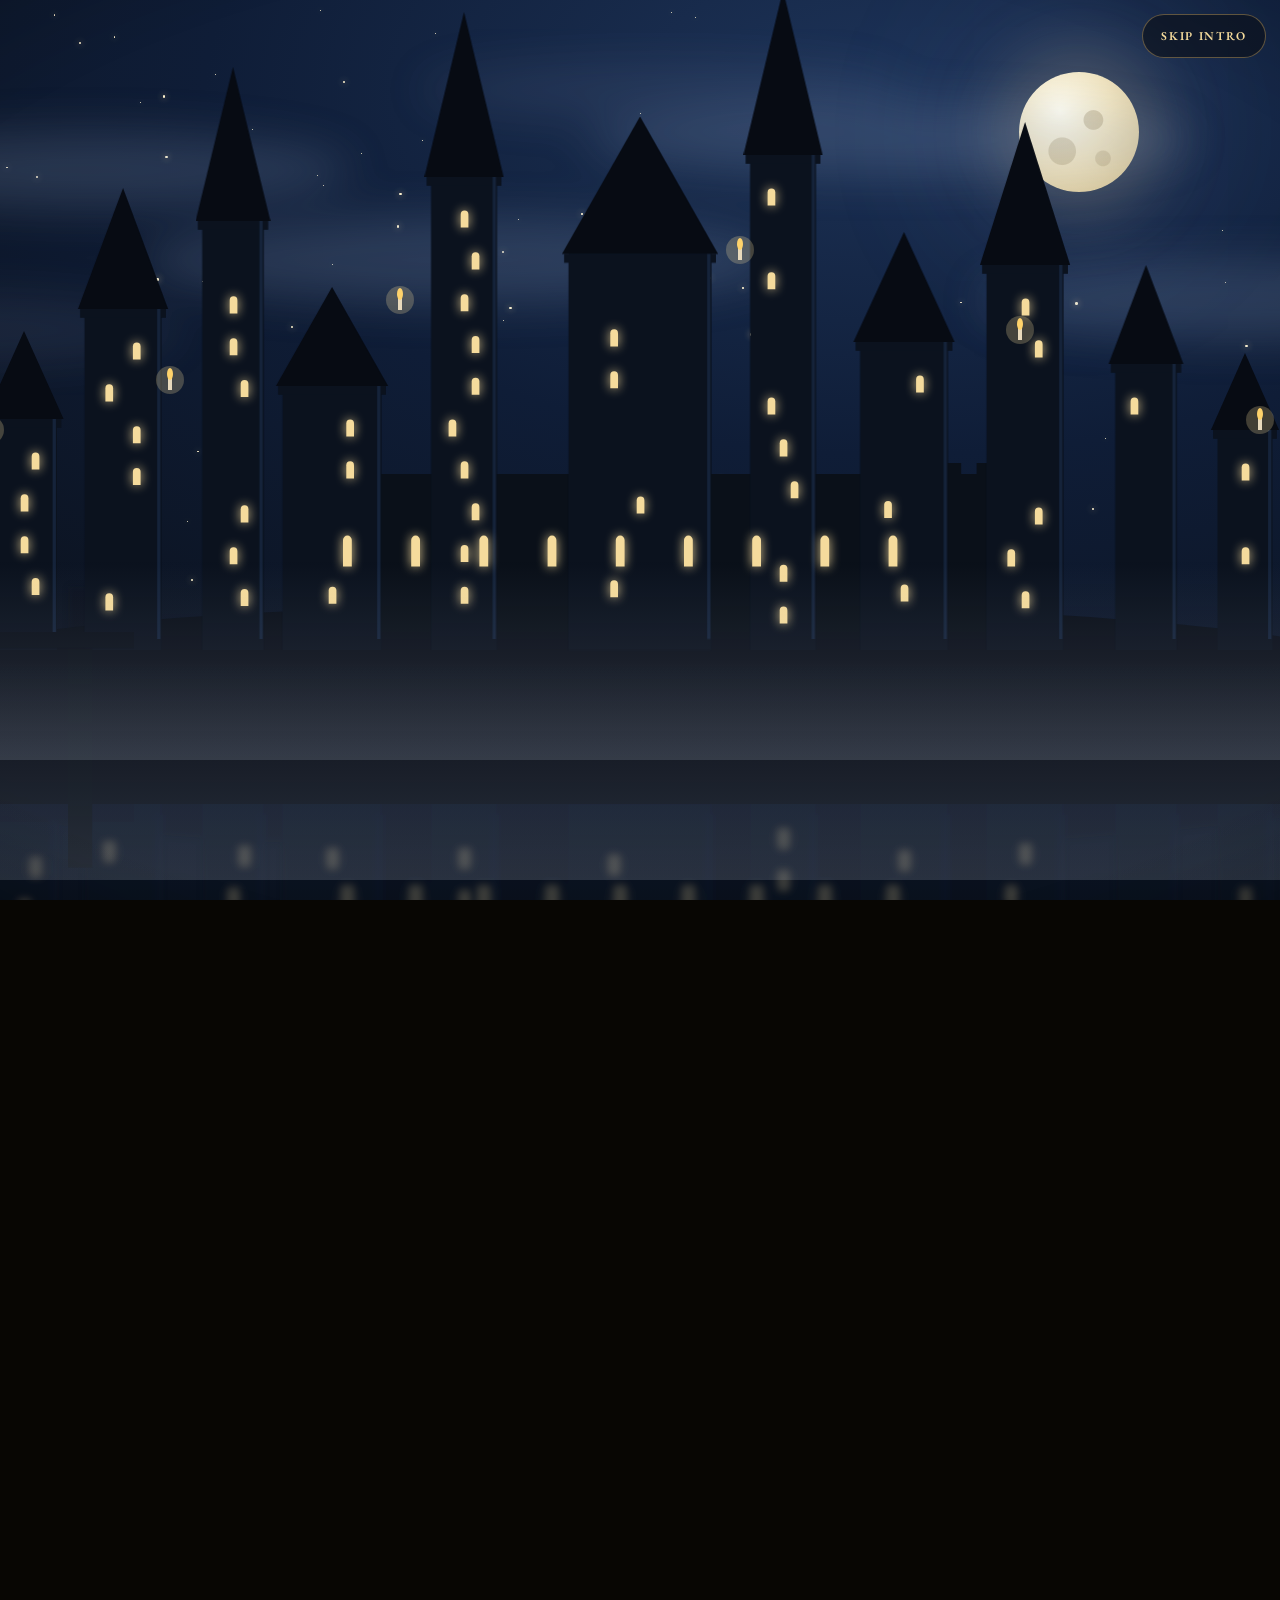
==== index.html @ 66a5715a "first" ====
<!doctype html>
<html lang="bn" data-theme="dark">
<head>
<meta charset="utf-8">
<meta name="viewport" content="width=device-width, initial-scale=1, viewport-fit=cover">
<title>GOLDEN SNITCH | Your journey of discovery begins here</title>
<link rel="icon" type="image/svg+xml" href="assets/images/favicon.svg">
<link rel="preload" as="image" href="assets/images/golden-snitch-emblem.webp" fetchpriority="high">
<meta name="color-scheme" content="dark light">
<meta name="theme-color" content="#0B1019">
<meta name="description" content="Study tools, interactive games, hands-on simulations, smart practice and a separate Graph Lab for HSC Physics, Chemistry and Higher Mathematics.">
<script>(function(){var d=document.documentElement;d.classList.add('js');try{if(/[?&]intro=1/.test(location.search))localStorage.removeItem('gs-intro-seen');if(localStorage.getItem('gs-intro-seen')==='1')d.classList.add('intro-seen');else d.classList.add('intro-on')}catch(e){d.classList.add('intro-on')}if('scrollRestoration' in history)history.scrollRestoration='manual';try{window.scrollTo(0,0)}catch(e){}window.addEventListener('pageshow',function(){if(!location.hash||location.hash==='#/'||location.hash==='#'){try{window.scrollTo(0,0)}catch(e){}}});})();</script>
<link rel="preconnect" href="https://fonts.googleapis.com"><link rel="preconnect" href="https://fonts.gstatic.com" crossorigin>
<link rel="stylesheet" media="print" onload="this.media='all'" href="https://fonts.googleapis.com/css2?family=Cormorant+Garamond:ital,wght@0,500;0,600;1,500;1,600&family=Inter:wght@400;500;600;700;800&family=Manrope:wght@400;500;600;700;800&family=Hind+Siliguri:wght@400;500;600;700&family=Noto+Sans+Bengali:wght@400;500;600;700&family=Lora:wght@400;500;600&family=Amiri:wght@400;700&family=Noto+Naskh+Arabic:wght@400;700&family=STIX+Two+Text:ital,wght@0,400;0,600;1,400;1,600&display=swap"><noscript><link rel="stylesheet" href="https://fonts.googleapis.com/css2?family=Cormorant+Garamond:ital,wght@0,500;0,600;1,500;1,600&family=Inter:wght@400;500;600;700;800&family=Manrope:wght@400;500;600;700;800&family=Hind+Siliguri:wght@400;500;600;700&family=Noto+Sans+Bengali:wght@400;500;600;700&family=Lora:wght@400;500;600&family=Amiri:wght@400;700&family=Noto+Naskh+Arabic:wght@400;700&family=STIX+Two+Text:ital,wght@0,400;0,600;1,400;1,600&display=swap"></noscript>
<link rel="stylesheet" href="assets/css/bundle-1.css?v=20261114-v63-bundle-gs9">
<link rel="stylesheet" href="assets/css/bundle-2.css?v=20261114-v63-bundle-gs9">
<link rel="stylesheet" href="assets/css/speed-v64.css?v=20261114-v65-inplace-gs9">
<link rel="stylesheet" href="assets/css/arcade-premium-v66.css?v=20261114-v66-gs9">
<link rel="stylesheet" href="assets/css/premium-site-v67.css?v=20261114-v67-gs9">
<link rel="stylesheet" href="assets/css/hub-pro-v68.css?v=20261115-v68-gs9">
<link rel="stylesheet" href="assets/css/premium-polish-v70.css?v=20261116-v71-mobile-lab-search-cleanup-gs9">
<link rel="stylesheet" href="assets/css/simulation-catalog-v73.css?v=20261118-v76-compact-premium-home-sims-gs9">
<link rel="stylesheet" href="assets/css/simulation-copywriting-v102.css?v=20261121-v102-individual-simulation-copy-gs9">
<link rel="stylesheet" href="assets/css/simulation-card-copy-v105.css?v=20261121-v105-compact-sim-copy-gs9">
<link rel="stylesheet" href="assets/css/arcade-refinement-v77.css?v=20261119-v84-full-width-explanations-gs9">
<link rel="stylesheet" href="assets/css/chapter-quiz-polish-v89.css?v=20261120-v89-theme-stability-gs9">
<link rel="stylesheet" href="assets/css/chapter-quiz-premium-v86.css?v=20261121-v101-review-polish-gs9">
<link rel="stylesheet" href="assets/css/chapter-quiz-media-diversity-v88.css?v=20261120-v89-authored-resources-gs9">
<link rel="stylesheet" href="assets/css/chapter-quiz-targets-v94.css?v=20261121-v94-chapter-target-progress-gs9">
<link rel="stylesheet" href="assets/css/simulation-premium-v103.css?v=20261121-v103-premium-simulation-catalog-gs9">
<link rel="stylesheet" href="assets/css/learner-ui-v104.css?v=20261121-v104-mobile-quiz-layout-gs9">
<link rel="stylesheet" href="assets/css/chapter-quiz-refine-v106.css?v=20261121-v106-learner-quiz-refinement-gs9">
<script>(function(){try{var p=JSON.parse(localStorage.getItem('clpx_prefs')||'{}')||{};if(p.theme!=='dark'){p.theme='dark';localStorage.setItem('clpx_prefs',JSON.stringify(p))}}catch(e){}var r=document.documentElement;r.setAttribute('data-theme','dark');r.style.colorScheme='dark'})();</script>
<link rel="manifest" href="manifest.webmanifest">
<link rel="apple-touch-icon" href="assets/images/icon-192.png">
<meta name="mobile-web-app-capable" content="yes"><meta name="apple-mobile-web-app-capable" content="yes"><meta name="apple-mobile-web-app-title" content="Golden Snitch"><meta name="apple-mobile-web-app-status-bar-style" content="black-translucent">
  <link rel="stylesheet" href="assets/css/mistake-review-premium-v107.css?v=20261121-v108-full-explanation-fields-gs9">
  <link rel="stylesheet" href="assets/css/arcade-games-v109.css?v=20261124-v113d-no-scroll-restyle-gs9">
  <link rel="stylesheet" href="assets/css/quiz-cards-v112.css?v=20261124-v113c-near-play-gs9">
  <link rel="stylesheet" href="assets/css/simulation-cards-v113.css?v=20261124-v113c-near-play-gs9">
  <link rel="stylesheet" href="assets/css/hub114.css?v=20261125-v115i-gs9">
  <link rel="stylesheet" media="print" onload="this.media='all'" href="https://fonts.googleapis.com/css2?family=Noto+Serif+Bengali:wght@500;600;700&display=swap">
  <link rel="stylesheet" href="assets/css/arcade-premium-v115.css?v=20261125-v115i-gs9">
  <link rel="stylesheet" href="assets/css/graph-premium-v115.css?v=20261125-v115d">
  <link rel="stylesheet" href="assets/css/desktop-wide-v116.css?v=20261125-v116c">
  <link rel="stylesheet" href="assets/css/hero-science-v117.css?v=20261126-v122-gs9">
  <link rel="stylesheet" href="assets/css/hero-v123.css?v=20261126-v123">
  <link rel="stylesheet" href="assets/css/golden-snitch.css?v=gs1"><link rel="stylesheet" href="https://fonts.googleapis.com/css2?family=EB+Garamond:ital,wght@0,400;0,500;0,600;1,400&display=swap">
<link rel="stylesheet" href="assets/css/intro-gs.css?v=gs2">
<link rel="stylesheet" href="assets/css/gs-theme.css?v=gs20">
<link rel="preload" as="image" href="assets/images/castle-night.svg">
<link rel="stylesheet" href="assets/css/gs-magic.css?v=m9">
<link rel="stylesheet" href="assets/css/gs-final.css?v=gs9-1">

<meta property="og:title" content="GOLDEN SNITCH"><meta property="og:description" content="Your journey of discovery begins here. Explore • Experiment • Understand."><meta property="og:image" content="assets/images/icon-512.png"></head>
<body>
<div id="clIntro" data-st="0" role="dialog" aria-label="Golden Snitch welcome"><div class="stars" aria-hidden="true"><i style="left:58.0%;top:31.9%;width:1.5px;height:1.5px;animation-delay:3.4s;animation-duration:4.8s"></i><i style="left:47.4%;top:46.5%;width:1.0px;height:1.0px;animation-delay:0.2s;animation-duration:4.1s"></i><i style="left:64.7%;top:69.5%;width:2.0px;height:2.0px;animation-delay:3.3s;animation-duration:2.9s"></i><i style="left:38.6%;top:46.8%;width:1.0px;height:1.0px;animation-delay:0.1s;animation-duration:3.4s"></i><i style="left:16.8%;top:8.2%;width:1.0px;height:1.0px;animation-delay:0.2s;animation-duration:4.3s"></i><i style="left:12.9%;top:17.3%;width:2.5px;height:2.5px;animation-delay:1.6s;animation-duration:4.6s"></i><i style="left:8.1%;top:31.4%;width:1.0px;height:1.0px;animation-delay:2.2s;animation-duration:4.7s"></i><i style="left:81.9%;top:60.5%;width:1.5px;height:1.5px;animation-delay:1.1s;animation-duration:3.2s"></i><i style="left:35.9%;top:61.9%;width:2.5px;height:2.5px;animation-delay:3.8s;animation-duration:2.5s"></i><i style="left:17.6%;top:16.2%;width:1.0px;height:1.0px;animation-delay:0.9s;animation-duration:3.5s"></i><i style="left:58.9%;top:18.4%;width:2.5px;height:2.5px;animation-delay:0.0s;animation-duration:3.3s"></i><i style="left:36.9%;top:39.6%;width:1.0px;height:1.0px;animation-delay:3.8s;animation-duration:4.1s"></i><i style="left:51.5%;top:43.2%;width:1.0px;height:1.0px;animation-delay:2.7s;animation-duration:2.2s"></i><i style="left:90.0%;top:54.6%;width:1.0px;height:1.0px;animation-delay:3.5s;animation-duration:4.4s"></i><i style="left:39.2%;top:27.9%;width:2.0px;height:2.0px;animation-delay:0.4s;animation-duration:3.9s"></i><i style="left:6.2%;top:4.7%;width:2.0px;height:2.0px;animation-delay:0.8s;animation-duration:2.5s"></i><i style="left:34.0%;top:3.7%;width:1.0px;height:1.0px;animation-delay:0.0s;animation-duration:2.5s"></i><i style="left:10.1%;top:25.5%;width:1.0px;height:1.0px;animation-delay:0.1s;animation-duration:4.6s"></i><i style="left:61.4%;top:10.4%;width:1.0px;height:1.0px;animation-delay:1.0s;animation-duration:3.0s"></i><i style="left:36.4%;top:8.6%;width:2.5px;height:2.5px;animation-delay:3.4s;animation-duration:5.0s"></i><i style="left:46.6%;top:33.9%;width:2.0px;height:2.0px;animation-delay:0.3s;animation-duration:2.3s"></i><i style="left:34.3%;top:18.5%;width:1.0px;height:1.0px;animation-delay:3.3s;animation-duration:2.5s"></i><i style="left:2.3%;top:66.6%;width:2.5px;height:2.5px;animation-delay:2.1s;animation-duration:2.4s"></i><i style="left:54.3%;top:1.9%;width:1.0px;height:1.0px;animation-delay:2.1s;animation-duration:4.9s"></i><i style="left:86.3%;top:48.7%;width:1.0px;height:1.0px;animation-delay:1.0s;animation-duration:3.1s"></i><i style="left:16.7%;top:54.0%;width:2.5px;height:2.5px;animation-delay:2.1s;animation-duration:4.3s"></i><i style="left:33.0%;top:15.6%;width:1.0px;height:1.0px;animation-delay:3.2s;animation-duration:5.0s"></i><i style="left:85.3%;top:56.4%;width:2.5px;height:2.5px;animation-delay:3.3s;animation-duration:4.2s"></i><i style="left:22.7%;top:36.2%;width:2.5px;height:2.5px;animation-delay:1.4s;animation-duration:2.1s"></i><i style="left:2.8%;top:19.6%;width:2.0px;height:2.0px;animation-delay:1.0s;animation-duration:4.1s"></i><i style="left:95.7%;top:31.3%;width:1.0px;height:1.0px;animation-delay:3.7s;animation-duration:5.0s"></i><i style="left:95.5%;top:25.5%;width:1.0px;height:1.0px;animation-delay:0.9s;animation-duration:2.7s"></i><i style="left:19.7%;top:14.3%;width:1.0px;height:1.0px;animation-delay:2.5s;animation-duration:4.7s"></i><i style="left:84.0%;top:33.6%;width:2.5px;height:2.5px;animation-delay:2.6s;animation-duration:4.4s"></i><i style="left:8.5%;top:46.2%;width:1.0px;height:1.0px;animation-delay:3.6s;animation-duration:4.3s"></i><i style="left:75.0%;top:33.5%;width:1.5px;height:1.5px;animation-delay:0.7s;animation-duration:4.4s"></i><i style="left:33.3%;top:56.1%;width:2.0px;height:2.0px;animation-delay:3.9s;animation-duration:3.2s"></i><i style="left:40.1%;top:66.3%;width:1.0px;height:1.0px;animation-delay:2.9s;animation-duration:2.5s"></i><i style="left:12.7%;top:10.6%;width:2.5px;height:2.5px;animation-delay:3.6s;animation-duration:4.4s"></i><i style="left:14.6%;top:57.9%;width:1.0px;height:1.0px;animation-delay:3.9s;animation-duration:4.0s"></i><i style="left:35.0%;top:38.4%;width:2.5px;height:2.5px;animation-delay:0.5s;animation-duration:2.0s"></i><i style="left:97.1%;top:45.5%;width:1.5px;height:1.5px;animation-delay:2.1s;animation-duration:4.8s"></i><i style="left:43.4%;top:61.0%;width:2.5px;height:2.5px;animation-delay:3.3s;animation-duration:2.6s"></i><i style="left:25.2%;top:20.5%;width:1.0px;height:1.0px;animation-delay:1.0s;animation-duration:3.8s"></i><i style="left:25.9%;top:29.3%;width:1.0px;height:1.0px;animation-delay:0.5s;animation-duration:4.7s"></i><i style="left:35.4%;top:32.1%;width:2.5px;height:2.5px;animation-delay:2.3s;animation-duration:4.7s"></i><i style="left:42.1%;top:64.2%;width:2.5px;height:2.5px;animation-delay:2.0s;animation-duration:3.6s"></i><i style="left:52.4%;top:1.3%;width:1.0px;height:1.0px;animation-delay:1.8s;animation-duration:2.5s"></i><i style="left:0.4%;top:55.9%;width:1.5px;height:1.5px;animation-delay:0.7s;animation-duration:3.4s"></i><i style="left:72.5%;top:39.0%;width:1.0px;height:1.0px;animation-delay:1.3s;animation-duration:3.6s"></i><i style="left:55.5%;top:54.9%;width:2.5px;height:2.5px;animation-delay:0.4s;animation-duration:3.7s"></i><i style="left:24.8%;top:19.4%;width:1.0px;height:1.0px;animation-delay:3.1s;animation-duration:3.5s"></i><i style="left:56.2%;top:53.2%;width:2.5px;height:2.5px;animation-delay:3.6s;animation-duration:3.3s"></i><i style="left:61.3%;top:35.4%;width:1.0px;height:1.0px;animation-delay:2.0s;animation-duration:4.1s"></i><i style="left:45.2%;top:37.3%;width:2.5px;height:2.5px;animation-delay:1.9s;animation-duration:4.8s"></i><i style="left:69.9%;top:61.4%;width:1.0px;height:1.0px;animation-delay:3.8s;animation-duration:2.8s"></i><i style="left:56.0%;top:66.0%;width:2.0px;height:2.0px;animation-delay:3.4s;animation-duration:2.4s"></i><i style="left:12.2%;top:30.9%;width:2.5px;height:2.5px;animation-delay:0.3s;animation-duration:2.7s"></i><i style="left:7.3%;top:46.9%;width:2.0px;height:2.0px;animation-delay:3.1s;animation-duration:4.7s"></i><i style="left:15.4%;top:50.1%;width:1.5px;height:1.5px;animation-delay:2.6s;animation-duration:2.4s"></i><i style="left:88.3%;top:67.7%;width:2.0px;height:2.0px;animation-delay:0.9s;animation-duration:4.9s"></i><i style="left:39.8%;top:34.1%;width:2.5px;height:2.5px;animation-delay:4.0s;animation-duration:4.5s"></i><i style="left:16.1%;top:30.2%;width:2.0px;height:2.0px;animation-delay:2.1s;animation-duration:3.0s"></i><i style="left:19.6%;top:22.3%;width:1.5px;height:1.5px;animation-delay:2.9s;animation-duration:2.1s"></i><i style="left:55.4%;top:30.8%;width:1.5px;height:1.5px;animation-delay:0.1s;animation-duration:3.0s"></i><i style="left:62.4%;top:35.9%;width:1.0px;height:1.0px;animation-delay:0.3s;animation-duration:5.0s"></i><i style="left:78.8%;top:68.0%;width:1.0px;height:1.0px;animation-delay:0.4s;animation-duration:2.8s"></i><i style="left:4.0%;top:54.5%;width:1.0px;height:1.0px;animation-delay:1.1s;animation-duration:2.4s"></i><i style="left:42.2%;top:63.8%;width:1.0px;height:1.0px;animation-delay:3.3s;animation-duration:2.8s"></i><i style="left:14.9%;top:64.3%;width:2.5px;height:2.5px;animation-delay:2.3s;animation-duration:4.1s"></i><i style="left:8.9%;top:4.0%;width:1.5px;height:1.5px;animation-delay:2.8s;animation-duration:3.3s"></i><i style="left:7.2%;top:65.7%;width:2.5px;height:2.5px;animation-delay:2.5s;animation-duration:4.4s"></i><i style="left:8.4%;top:59.9%;width:2.0px;height:2.0px;animation-delay:0.3s;animation-duration:4.6s"></i><i style="left:45.4%;top:23.7%;width:1.5px;height:1.5px;animation-delay:2.2s;animation-duration:4.8s"></i><i style="left:26.8%;top:9.0%;width:2.0px;height:2.0px;animation-delay:2.1s;animation-duration:2.7s"></i><i style="left:10.9%;top:11.3%;width:1.5px;height:1.5px;animation-delay:0.2s;animation-duration:2.6s"></i><i style="left:31.2%;top:21.4%;width:2.5px;height:2.5px;animation-delay:3.0s;animation-duration:2.9s"></i><i style="left:50.0%;top:12.5%;width:1.0px;height:1.0px;animation-delay:1.4s;animation-duration:2.1s"></i><i style="left:25.0%;top:1.1%;width:1.0px;height:1.0px;animation-delay:2.9s;animation-duration:3.7s"></i><i style="left:18.9%;top:33.2%;width:2.5px;height:2.5px;animation-delay:3.7s;animation-duration:2.3s"></i><i style="left:81.9%;top:30.3%;width:2.0px;height:2.0px;animation-delay:2.0s;animation-duration:4.5s"></i><i style="left:39.3%;top:35.5%;width:1.0px;height:1.0px;animation-delay:2.8s;animation-duration:4.9s"></i><i style="left:34.3%;top:58.3%;width:1.5px;height:1.5px;animation-delay:2.8s;animation-duration:3.9s"></i><i style="left:40.5%;top:24.3%;width:1.0px;height:1.0px;animation-delay:0.2s;animation-duration:2.4s"></i><i style="left:7.1%;top:51.9%;width:2.0px;height:2.0px;animation-delay:1.0s;animation-duration:2.5s"></i><i style="left:8.4%;top:58.9%;width:2.0px;height:2.0px;animation-delay:3.5s;animation-duration:4.0s"></i><i style="left:28.2%;top:17.0%;width:1.0px;height:1.0px;animation-delay:1.2s;animation-duration:3.4s"></i><i style="left:15.8%;top:31.2%;width:1.0px;height:1.0px;animation-delay:1.1s;animation-duration:4.9s"></i><i style="left:97.3%;top:38.3%;width:2.5px;height:2.5px;animation-delay:1.0s;animation-duration:4.9s"></i><i style="left:31.0%;top:25.0%;width:2.5px;height:2.5px;animation-delay:0.0s;animation-duration:3.1s"></i><i style="left:47.5%;top:35.2%;width:1.5px;height:1.5px;animation-delay:0.8s;animation-duration:3.5s"></i><i style="left:0.5%;top:18.5%;width:1.5px;height:1.5px;animation-delay:0.4s;animation-duration:3.2s"></i><i style="left:4.2%;top:1.6%;width:1.5px;height:1.5px;animation-delay:1.2s;animation-duration:2.7s"></i><i style="left:58.6%;top:37.0%;width:2.5px;height:2.5px;animation-delay:3.0s;animation-duration:4.0s"></i><i style="left:71.6%;top:61.5%;width:2.0px;height:2.0px;animation-delay:1.6s;animation-duration:3.0s"></i></div><div class="moon" aria-hidden="true"></div><svg class="clouds" viewBox="0 0 1600 900" preserveAspectRatio="xMidYMid slice" aria-hidden="true"><defs><filter id="cb"><feGaussianBlur stdDeviation="22"/></filter></defs><g filter="url(#cb)" fill="#8fa4c8"><ellipse class="cl0" cx="250" cy="170" rx="260" ry="38" opacity=".2"/><ellipse class="cl1" cx="620" cy="260" rx="320" ry="44" opacity=".2"/><ellipse class="cl2" cx="1050" cy="140" rx="300" ry="36" opacity=".2"/><ellipse class="cl0" cx="1400" cy="300" rx="260" ry="40" opacity=".2"/><ellipse class="cl1" cx="820" cy="90" rx="240" ry="30" opacity=".1"/><ellipse class="cl2" cx="120" cy="330" rx="220" ry="34" opacity=".1"/></g></svg><i class="shoot" aria-hidden="true"></i><div class="sc sc-owl" aria-hidden="true"><div class="owl"><div class="owlin"><svg class="owlsvg" viewBox="0 0 300 270" aria-hidden="true"><defs><linearGradient id="ow" x1="0" y1="0" x2="0" y2="1"><stop offset="0" stop-color="#7a583a"/><stop offset="1" stop-color="#3a281a"/></linearGradient><radialGradient id="ob" cx=".5" cy=".3"><stop offset="0" stop-color="#7d5c3e"/><stop offset="1" stop-color="#3b2a1c"/></radialGradient></defs><g class="wL" transform="translate(0 0)"><path class="wing" d="M118 98C66 56 12 72 2 150c16-8 28-2 38 14 8-14 22-16 32-6 6-14 20-18 30-8 4-24 10-34 16-52z" fill="url(#ow)" stroke="#24170e" stroke-width="2.5"/><path class="wing" d="M104 112C70 96 38 104 18 140M96 130C70 120 50 128 36 150M110 100C80 84 50 88 24 112" fill="none" stroke="#2a1b10" stroke-width="2" opacity=".6"/></g><g class="wR" transform="translate(300 0) scale(-1 1)"><path class="wing" d="M118 98C66 56 12 72 2 150c16-8 28-2 38 14 8-14 22-16 32-6 6-14 20-18 30-8 4-24 10-34 16-52z" fill="url(#ow)" stroke="#24170e" stroke-width="2.5"/><path class="wing" d="M104 112C70 96 38 104 18 140M96 130C70 120 50 128 36 150M110 100C80 84 50 88 24 112" fill="none" stroke="#2a1b10" stroke-width="2" opacity=".6"/></g><ellipse cx="150" cy="150" rx="48" ry="72" fill="url(#ob)" stroke="#24170e" stroke-width="2.5"/><ellipse cx="150" cy="160" rx="32" ry="52" fill="#dfcba6"/><path d="M124 118q4 6 8 0M132 118q4 6 8 0M140 118q4 6 8 0M148 118q4 6 8 0M156 118q4 6 8 0M164 118q4 6 8 0M172 118q4 6 8 0" fill="none" stroke="#8a6a48" stroke-width="1.6"/><path d="M128 129q4 6 8 0M136 129q4 6 8 0M144 129q4 6 8 0M152 129q4 6 8 0M160 129q4 6 8 0M168 129q4 6 8 0M176 129q4 6 8 0" fill="none" stroke="#8a6a48" stroke-width="1.6"/><path d="M124 140q4 6 8 0M132 140q4 6 8 0M140 140q4 6 8 0M148 140q4 6 8 0M156 140q4 6 8 0M164 140q4 6 8 0M172 140q4 6 8 0" fill="none" stroke="#8a6a48" stroke-width="1.6"/><path d="M128 151q4 6 8 0M136 151q4 6 8 0M144 151q4 6 8 0M152 151q4 6 8 0M160 151q4 6 8 0M168 151q4 6 8 0M176 151q4 6 8 0" fill="none" stroke="#8a6a48" stroke-width="1.6"/><path d="M124 162q4 6 8 0M132 162q4 6 8 0M140 162q4 6 8 0M148 162q4 6 8 0M156 162q4 6 8 0M164 162q4 6 8 0M172 162q4 6 8 0" fill="none" stroke="#8a6a48" stroke-width="1.6"/><path d="M128 173q4 6 8 0M136 173q4 6 8 0M144 173q4 6 8 0M152 173q4 6 8 0M160 173q4 6 8 0M168 173q4 6 8 0M176 173q4 6 8 0" fill="none" stroke="#8a6a48" stroke-width="1.6"/><path d="M124 184q4 6 8 0M132 184q4 6 8 0M140 184q4 6 8 0M148 184q4 6 8 0M156 184q4 6 8 0M164 184q4 6 8 0M172 184q4 6 8 0" fill="none" stroke="#8a6a48" stroke-width="1.6"/><path d="M128 195q4 6 8 0M136 195q4 6 8 0M144 195q4 6 8 0M152 195q4 6 8 0M160 195q4 6 8 0M168 195q4 6 8 0M176 195q4 6 8 0" fill="none" stroke="#8a6a48" stroke-width="1.6"/><path d="M112 62L104 28L132 46zM188 62L196 28L168 46z" fill="#3b2a1c" stroke="#24170e" stroke-width="2"/><circle cx="150" cy="80" r="42" fill="#5a4130" stroke="#24170e" stroke-width="2.5"/><circle cx="132" cy="82" r="25" fill="#ecdcba"/><circle cx="168" cy="82" r="25" fill="#ecdcba"/><g class="eye"><circle cx="132" cy="82" r="13" fill="#f2b632"/><circle cx="168" cy="82" r="13" fill="#f2b632"/><circle cx="134" cy="82" r="6" fill="#111"/><circle cx="166" cy="82" r="6" fill="#111"/><circle cx="136" cy="79" r="2" fill="#fff"/><circle cx="168" cy="79" r="2" fill="#fff"/></g><path d="M144 92L150 108L156 92z" fill="#d9a441" stroke="#7a5a1c" stroke-width="1.5"/><path d="M132 218l-6 14M138 220l-2 14M162 220l2 14M168 218l6 14" stroke="#d9a441" stroke-width="3.5" stroke-linecap="round"/><g class="carry"><rect x="112" y="222" width="76" height="46" rx="3" fill="#eadbb9" stroke="#a88a52" stroke-width="2"/><path d="M112 222l38 26 38-26" fill="none" stroke="#a88a52" stroke-width="2"/><circle cx="150" cy="247" r="9" fill="#c5a15c" stroke="#7a5e26" stroke-width="1.5"/></g></svg></div></div></div><div class="sc sc-letter"><div class="rays"></div><div class="env"><div class="eback"></div><div class="paper"><b>Dear Learner,</b><p class="l1">A world of questions, discoveries and extraordinary ideas awaits you.</p><p class="l2">Your journey of discovery begins here.</p><p class="l3">Welcome to <span>GOLDEN SNITCH.</span></p><i class="pseal"></i></div><div class="epocket"></div><div class="eflap"></div><div class="seal"><u></u><u></u></div></div><div class="sparks"><i style="left:83%;--dx:-21px;animation-delay:1.59s"></i><i style="left:60%;--dx:-27px;animation-delay:1.84s"></i><i style="left:77%;--dx:7px;animation-delay:1.61s"></i><i style="left:71%;--dx:-21px;animation-delay:1.15s"></i><i style="left:50%;--dx:20px;animation-delay:1.77s"></i><i style="left:72%;--dx:5px;animation-delay:1.96s"></i><i style="left:62%;--dx:11px;animation-delay:0.51s"></i><i style="left:17%;--dx:-22px;animation-delay:0.79s"></i><i style="left:22%;--dx:20px;animation-delay:1.23s"></i><i style="left:58%;--dx:7px;animation-delay:1.50s"></i><i style="left:49%;--dx:-29px;animation-delay:1.75s"></i><i style="left:67%;--dx:0px;animation-delay:1.18s"></i><i style="left:61%;--dx:-26px;animation-delay:1.62s"></i><i style="left:32%;--dx:-25px;animation-delay:0.58s"></i><i style="left:66%;--dx:-17px;animation-delay:1.63s"></i><i style="left:83%;--dx:0px;animation-delay:0.84s"></i><i style="left:48%;--dx:11px;animation-delay:1.69s"></i><i style="left:58%;--dx:8px;animation-delay:0.17s"></i></div></div><div class="sc sc-train" aria-hidden="true"><svg class="trsvg" viewBox="0 0 1600 900" preserveAspectRatio="xMidYMid slice" aria-hidden="true"><defs><linearGradient id="gr" x1="0" y1="0" x2="0" y2="1"><stop offset="0" stop-color="#0d1a2e" stop-opacity="0"/><stop offset="1" stop-color="#0b1019"/></linearGradient><linearGradient id="mist" x1="0" y1="0" x2="0" y2="1"><stop offset="0" stop-color="#9fb0cc" stop-opacity="0"/><stop offset="1" stop-color="#9fb0cc" stop-opacity=".35"/></linearGradient><filter id="sb"><feGaussianBlur stdDeviation="6"/></filter></defs><g class="p1"><path id="m1" d="M0 900L0 560L177 378L355 353L533 342L711 311L888 354L1066 316L1244 501L1422 411L1600 560L1600 900z" fill="#101f38"/><use href="#m1" x="1600"/></g><g class="p2"><path id="m2" d="M0 900L0 640L114 554L228 565L342 593L457 506L571 609L685 549L800 502L914 600L1028 543L1142 536L1257 605L1371 564L1485 525L1600 640L1600 900z" fill="#0b1629"/><use href="#m2" x="1600"/></g><g class="p3"><path id="t1" d="M29 616L44 668L36 668L47 699L32 699L32 720L26 720L26 699L10 699zM111 622L125 671L118 671L128 700L114 700L114 720L108 720L108 700L93 700zM154 615L170 667L162 667L173 699L157 699L157 720L151 720L151 699L135 699zM202 619L217 670L209 670L220 700L205 700L205 720L199 720L199 700L184 700zM283 602L300 661L291 661L304 696L286 696L286 720L279 720L279 696L261 696zM321 632L334 676L328 676L337 702L324 702L324 720L318 720L318 702L305 702zM382 601L400 661L391 661L404 696L386 696L386 720L379 720L379 696L361 696zM470 647L481 684L475 684L483 705L472 705L472 720L468 720L468 705L457 705zM544 592L563 656L553 656L567 694L548 694L548 720L540 720L540 694L521 694zM591 613L607 667L599 667L610 699L594 699L594 720L588 720L588 699L572 699zM631 649L642 685L637 685L644 706L634 706L634 720L629 720L629 706L619 706zM709 646L720 683L714 683L722 705L711 705L711 720L707 720L707 705L696 705zM756 635L769 678L762 678L771 703L758 703L758 720L753 720L753 703L741 703zM811 622L825 671L818 671L828 700L813 700L813 720L808 720L808 700L793 700zM890 599L908 660L899 660L911 696L893 696L893 720L886 720L886 696L868 696zM955 612L971 666L963 666L974 698L958 698L958 720L951 720L951 698L935 698zM1015 610L1032 665L1024 665L1035 698L1019 698L1019 720L1012 720L1012 698L996 698zM1075 633L1088 677L1082 677L1091 703L1078 703L1078 720L1072 720L1072 703L1059 703zM1160 590L1179 655L1170 655L1183 694L1164 694L1164 720L1156 720L1156 694L1137 694zM1215 608L1232 664L1223 664L1235 698L1218 698L1218 720L1211 720L1211 698L1194 698zM1254 636L1266 678L1260 678L1269 703L1256 703L1256 720L1251 720L1251 703L1239 703zM1314 646L1325 683L1320 683L1327 705L1316 705L1316 720L1312 720L1312 705L1301 705zM1396 626L1410 673L1403 673L1413 701L1399 701L1399 720L1393 720L1393 701L1379 701zM1461 627L1475 673L1468 673L1478 701L1464 701L1464 720L1458 720L1458 701L1444 701zM1527 599L1546 660L1536 660L1549 696L1531 696L1531 720L1524 720L1524 696L1506 696zM1548 637L1560 679L1554 679L1563 703L1550 703L1550 720L1545 720L1545 703L1533 703z" fill="#070d18"/><use href="#t1" x="1600"/></g><g class="mist m1"><rect x="-200" y="560" width="2000" height="200" fill="url(#mist)"/></g><g class="mist m2"><rect x="-300" y="620" width="2200" height="160" fill="url(#mist)"/></g><rect y="690" width="1600" height="210" fill="#05080e"/><g class="trainwrap"><g class="smokes" filter="url(#sb)" fill="#b9b1a5"><circle class="sm" cx="1347" cy="500" r="20" style="animation-delay:0.0s"/><circle class="sm" cx="1347" cy="500" r="20" style="animation-delay:0.5s"/><circle class="sm" cx="1347" cy="500" r="20" style="animation-delay:1.0s"/><circle class="sm" cx="1347" cy="500" r="20" style="animation-delay:1.5s"/><circle class="sm" cx="1347" cy="500" r="20" style="animation-delay:2.0s"/><circle class="sm" cx="1347" cy="500" r="20" style="animation-delay:2.5s"/><circle class="sm" cx="1347" cy="500" r="20" style="animation-delay:3.0s"/></g><g class="traing"><rect x="300" y="560" width="232" height="104" rx="8" fill="#6d1a26" stroke="#c5a15c" stroke-width="2"/><rect x="300" y="548" width="232" height="16" rx="6" fill="#1a1216"/><rect x="300" y="612" width="232" height="4" fill="#c5a15c" opacity=".8"/><rect class="lw" x="316" y="578" width="28" height="30" rx="3" fill="#F5DB9C" style="animation-delay:0.5s"/><rect class="lw" x="359" y="578" width="28" height="30" rx="3" fill="#F5DB9C" style="animation-delay:1.1s"/><rect class="lw" x="402" y="578" width="28" height="30" rx="3" fill="#F5DB9C" style="animation-delay:0.7s"/><rect class="lw" x="445" y="578" width="28" height="30" rx="3" fill="#F5DB9C" style="animation-delay:1.2s"/><rect class="lw" x="488" y="578" width="28" height="30" rx="3" fill="#F5DB9C" style="animation-delay:1.3s"/><g class="wh" style="transform-origin:344px 678px"><circle cx="344" cy="678" r="20" fill="#10141c" stroke="#c5a15c" stroke-width="3"/><g stroke="#c5a15c" stroke-width="3"><line x1="344" y1="662" x2="344" y2="694"/><line x1="328" y1="678" x2="360" y2="678"/></g><circle cx="344" cy="678" r="5" fill="#c5a15c"/></g><g class="wh" style="transform-origin:488px 678px"><circle cx="488" cy="678" r="20" fill="#10141c" stroke="#c5a15c" stroke-width="3"/><g stroke="#c5a15c" stroke-width="3"><line x1="488" y1="662" x2="488" y2="694"/><line x1="472" y1="678" x2="504" y2="678"/></g><circle cx="488" cy="678" r="5" fill="#c5a15c"/></g><rect x="550" y="560" width="232" height="104" rx="8" fill="#6d1a26" stroke="#c5a15c" stroke-width="2"/><rect x="550" y="548" width="232" height="16" rx="6" fill="#1a1216"/><rect x="550" y="612" width="232" height="4" fill="#c5a15c" opacity=".8"/><rect class="lw" x="566" y="578" width="28" height="30" rx="3" fill="#F5DB9C" style="animation-delay:0.1s"/><rect class="lw" x="609" y="578" width="28" height="30" rx="3" fill="#F5DB9C" style="animation-delay:0.0s"/><rect class="lw" x="652" y="578" width="28" height="30" rx="3" fill="#F5DB9C" style="animation-delay:1.7s"/><rect class="lw" x="695" y="578" width="28" height="30" rx="3" fill="#F5DB9C" style="animation-delay:0.5s"/><rect class="lw" x="738" y="578" width="28" height="30" rx="3" fill="#F5DB9C" style="animation-delay:0.5s"/><g class="wh" style="transform-origin:594px 678px"><circle cx="594" cy="678" r="20" fill="#10141c" stroke="#c5a15c" stroke-width="3"/><g stroke="#c5a15c" stroke-width="3"><line x1="594" y1="662" x2="594" y2="694"/><line x1="578" y1="678" x2="610" y2="678"/></g><circle cx="594" cy="678" r="5" fill="#c5a15c"/></g><g class="wh" style="transform-origin:738px 678px"><circle cx="738" cy="678" r="20" fill="#10141c" stroke="#c5a15c" stroke-width="3"/><g stroke="#c5a15c" stroke-width="3"><line x1="738" y1="662" x2="738" y2="694"/><line x1="722" y1="678" x2="754" y2="678"/></g><circle cx="738" cy="678" r="5" fill="#c5a15c"/></g><rect x="800" y="560" width="232" height="104" rx="8" fill="#6d1a26" stroke="#c5a15c" stroke-width="2"/><rect x="800" y="548" width="232" height="16" rx="6" fill="#1a1216"/><rect x="800" y="612" width="232" height="4" fill="#c5a15c" opacity=".8"/><rect class="lw" x="816" y="578" width="28" height="30" rx="3" fill="#F5DB9C" style="animation-delay:2.0s"/><rect class="lw" x="859" y="578" width="28" height="30" rx="3" fill="#F5DB9C" style="animation-delay:0.9s"/><rect class="lw" x="902" y="578" width="28" height="30" rx="3" fill="#F5DB9C" style="animation-delay:1.7s"/><rect class="lw" x="945" y="578" width="28" height="30" rx="3" fill="#F5DB9C" style="animation-delay:1.0s"/><rect class="lw" x="988" y="578" width="28" height="30" rx="3" fill="#F5DB9C" style="animation-delay:1.3s"/><g class="wh" style="transform-origin:844px 678px"><circle cx="844" cy="678" r="20" fill="#10141c" stroke="#c5a15c" stroke-width="3"/><g stroke="#c5a15c" stroke-width="3"><line x1="844" y1="662" x2="844" y2="694"/><line x1="828" y1="678" x2="860" y2="678"/></g><circle cx="844" cy="678" r="5" fill="#c5a15c"/></g><g class="wh" style="transform-origin:988px 678px"><circle cx="988" cy="678" r="20" fill="#10141c" stroke="#c5a15c" stroke-width="3"/><g stroke="#c5a15c" stroke-width="3"><line x1="988" y1="662" x2="988" y2="694"/><line x1="972" y1="678" x2="1004" y2="678"/></g><circle cx="988" cy="678" r="5" fill="#c5a15c"/></g><rect x="1050" y="560" width="190" height="104" rx="10" fill="#1a1216"/><rect x="1040" y="590" width="26" height="40" fill="#1a1216"/><rect x="1070" y="588" width="30" height="28" rx="3" fill="#F5DB9C" class="lw"/><rect x="1090" y="520" width="150" height="26" fill="#1a1216"/><rect x="1250" y="540" width="210" height="104" rx="52" fill="#7a1f2b" stroke="#c5a15c" stroke-width="3"/><rect x="1330" y="520" width="34" height="46" fill="#10141c" stroke="#c5a15c" stroke-width="3"/><path d="M1318 520h58l10-20h-78z" fill="#10141c"/><circle cx="1420" cy="592" r="14" fill="#F5DB9C" class="lw"/><rect x="1260" y="610" width="200" height="6" fill="#c5a15c"/><path d="M1440 664l50 20v10h-70z" fill="#10141c"/><g class="wh" style="transform-origin:1290px 676px"><circle cx="1290" cy="676" r="26" fill="#10141c" stroke="#c5a15c" stroke-width="3"/><g stroke="#c5a15c" stroke-width="3"><line x1="1290" y1="654" x2="1290" y2="698"/><line x1="1268" y1="676" x2="1312" y2="676"/></g><circle cx="1290" cy="676" r="5" fill="#c5a15c"/></g><g class="wh" style="transform-origin:1360px 682px"><circle cx="1360" cy="682" r="20" fill="#10141c" stroke="#c5a15c" stroke-width="3"/><g stroke="#c5a15c" stroke-width="3"><line x1="1360" y1="666" x2="1360" y2="698"/><line x1="1344" y1="682" x2="1376" y2="682"/></g><circle cx="1360" cy="682" r="5" fill="#c5a15c"/></g><g class="wh" style="transform-origin:1420px 682px"><circle cx="1420" cy="682" r="20" fill="#10141c" stroke="#c5a15c" stroke-width="3"/><g stroke="#c5a15c" stroke-width="3"><line x1="1420" y1="666" x2="1420" y2="698"/><line x1="1404" y1="682" x2="1436" y2="682"/></g><circle cx="1420" cy="682" r="5" fill="#c5a15c"/></g><g class="wh" style="transform-origin:1150px 678px"><circle cx="1150" cy="678" r="20" fill="#10141c" stroke="#c5a15c" stroke-width="3"/><g stroke="#c5a15c" stroke-width="3"><line x1="1150" y1="662" x2="1150" y2="694"/><line x1="1134" y1="678" x2="1166" y2="678"/></g><circle cx="1150" cy="678" r="5" fill="#c5a15c"/></g><g class="wh" style="transform-origin:1210px 678px"><circle cx="1210" cy="678" r="20" fill="#10141c" stroke="#c5a15c" stroke-width="3"/><g stroke="#c5a15c" stroke-width="3"><line x1="1210" y1="662" x2="1210" y2="694"/><line x1="1194" y1="678" x2="1226" y2="678"/></g><circle cx="1210" cy="678" r="5" fill="#c5a15c"/></g></g></g><rect y="704" width="1600" height="6" fill="#2a3446"/><g class="p4"><path id="t2" d="M47 530L103 715L75 715L114 826L58 826L58 900L36 900L36 826L-19 826zM283 563L334 732L309 732L344 833L294 833L294 900L273 900L273 833L223 833zM409 513L467 707L438 707L479 823L421 823L421 900L397 900L397 823L339 823zM661 558L712 729L686 729L722 832L671 832L671 900L650 900L650 832L599 832zM801 602L845 751L823 751L854 840L810 840L810 900L792 900L792 840L747 840zM916 581L964 740L940 740L973 836L926 836L926 900L906 900L906 836L858 836zM1166 629L1207 764L1187 764L1215 846L1174 846L1174 900L1158 900L1158 846L1117 846zM1370 603L1414 751L1392 751L1423 841L1379 841L1379 900L1361 900L1361 841L1316 841zM1478 633L1518 767L1498 767L1526 847L1486 847L1486 900L1470 900L1470 847L1430 847z" fill="#04070c"/><use href="#t2" x="1600"/></g><g class="sleep"><path d="M0 712h14v26h-14zM60 712h14v26h-14zM120 712h14v26h-14zM180 712h14v26h-14zM240 712h14v26h-14zM300 712h14v26h-14zM360 712h14v26h-14zM420 712h14v26h-14zM480 712h14v26h-14zM540 712h14v26h-14zM600 712h14v26h-14zM660 712h14v26h-14zM720 712h14v26h-14zM780 712h14v26h-14zM840 712h14v26h-14zM900 712h14v26h-14zM960 712h14v26h-14zM1020 712h14v26h-14zM1080 712h14v26h-14zM1140 712h14v26h-14zM1200 712h14v26h-14zM1260 712h14v26h-14zM1320 712h14v26h-14zM1380 712h14v26h-14zM1440 712h14v26h-14zM1500 712h14v26h-14zM1560 712h14v26h-14zM1620 712h14v26h-14z" fill="#10161f"/></g><rect y="740" width="1600" height="6" fill="#2a3446"/></svg></div><div class="sc sc-castle" aria-hidden="true"><svg class="casvg" viewBox="0 0 1600 900" preserveAspectRatio="xMidYMid slice" aria-hidden="true"><defs><linearGradient id="lk" x1="0" y1="0" x2="0" y2="1"><stop offset="0" stop-color="#101d33"/><stop offset="1" stop-color="#05080e"/></linearGradient><linearGradient id="fg" x1="0" y1="0" x2="0" y2="1"><stop offset="0" stop-color="#b9c4d8" stop-opacity="0"/><stop offset="1" stop-color="#b9c4d8" stop-opacity=".18"/></linearGradient><filter id="rb"><feGaussianBlur stdDeviation="3"/></filter></defs><rect y="730" width="1600" height="300" fill="url(#lk)"/><g class="cam"><g transform="translate(0 1460) scale(1 -1)" opacity=".22" filter="url(#rb)"><use href="#cg"/></g><g id="cg"><path d="M120 670 C300 600 1300 600 1480 670 L1480 800 L120 800z" fill="#0a0f19"/><rect x="500" y="500" width="620" height="150" fill="#0a1019"/><path d="M500 500 h620 v-10 h-14 v10 h-14 v-10 h-14 v10z" fill="#0a1019"/><rect x="210" y="450" width="60" height="210" fill="#0b121e"/><rect x="206" y="450" width="68" height="8" fill="#0b121e"/><path d="M204 450L240 370L276 450z" fill="#070b13"/><rect x="266" y="450" width="3" height="200" fill="#1b2c47" opacity=".7"/><rect x="295" y="350" width="70" height="310" fill="#0b121e"/><rect x="291" y="350" width="78" height="8" fill="#0b121e"/><path d="M289 350L330 240L371 350z" fill="#070b13"/><rect x="361" y="350" width="3" height="300" fill="#1b2c47" opacity=".7"/><rect x="402" y="270" width="56" height="390" fill="#0b121e"/><rect x="398" y="270" width="64" height="8" fill="#0b121e"/><path d="M396 270L430 130L464 270z" fill="#070b13"/><rect x="454" y="270" width="3" height="380" fill="#1b2c47" opacity=".7"/><rect x="475" y="420" width="90" height="240" fill="#0b121e"/><rect x="471" y="420" width="98" height="8" fill="#0b121e"/><path d="M469 420L520 330L571 420z" fill="#070b13"/><rect x="561" y="420" width="3" height="230" fill="#1b2c47" opacity=".7"/><rect x="610" y="230" width="60" height="430" fill="#0b121e"/><rect x="606" y="230" width="68" height="8" fill="#0b121e"/><path d="M604 230L640 80L676 230z" fill="#070b13"/><rect x="666" y="230" width="3" height="420" fill="#1b2c47" opacity=".7"/><rect x="735" y="300" width="130" height="360" fill="#0b121e"/><rect x="731" y="300" width="138" height="8" fill="#0b121e"/><path d="M729 300L800 175L871 300z" fill="#070b13"/><rect x="861" y="300" width="3" height="350" fill="#1b2c47" opacity=".7"/><rect x="900" y="210" width="60" height="450" fill="#0b121e"/><rect x="896" y="210" width="68" height="8" fill="#0b121e"/><path d="M894 210L930 60L966 210z" fill="#070b13"/><rect x="956" y="210" width="3" height="440" fill="#1b2c47" opacity=".7"/><rect x="1000" y="380" width="80" height="280" fill="#0b121e"/><rect x="996" y="380" width="88" height="8" fill="#0b121e"/><path d="M994 380L1040 280L1086 380z" fill="#070b13"/><rect x="1076" y="380" width="3" height="270" fill="#1b2c47" opacity=".7"/><rect x="1115" y="310" width="70" height="350" fill="#0b121e"/><rect x="1111" y="310" width="78" height="8" fill="#0b121e"/><path d="M1109 310L1150 180L1191 310z" fill="#070b13"/><rect x="1181" y="310" width="3" height="340" fill="#1b2c47" opacity=".7"/><rect x="1232" y="400" width="56" height="260" fill="#0b121e"/><rect x="1228" y="400" width="64" height="8" fill="#0b121e"/><path d="M1226 400L1260 310L1294 400z" fill="#070b13"/><rect x="1284" y="400" width="3" height="250" fill="#1b2c47" opacity=".7"/><rect x="1325" y="460" width="50" height="200" fill="#0b121e"/><rect x="1321" y="460" width="58" height="8" fill="#0b121e"/><path d="M1319 460L1350 390L1381 460z" fill="#070b13"/><rect x="1371" y="460" width="3" height="190" fill="#1b2c47" opacity=".7"/><rect x="-20" y="644" width="360" height="14" fill="#0a1019"/><rect x="10" y="658" width="22" height="200" fill="#0a1019"/><rect x="100" y="658" width="22" height="200" fill="#0a1019"/><rect x="190" y="658" width="22" height="200" fill="#0a1019"/><rect x="280" y="658" width="22" height="200" fill="#0a1019"/><g class="litg" fill="#F5DB9C"><path class="lw" d="M247 484v12h7v-12a3.5 3.5 0 0 0-7 0z" style="animation-delay:1.6s"/><path class="lw" d="M237 522v12h7v-12a3.5 3.5 0 0 0-7 0z" style="animation-delay:0.0s"/><path class="lw" d="M237 560v12h7v-12a3.5 3.5 0 0 0-7 0z" style="animation-delay:1.9s"/><path class="lw" d="M247 598v12h7v-12a3.5 3.5 0 0 0-7 0z" style="animation-delay:0.7s"/><path class="lw" d="M339 384v12h7v-12a3.5 3.5 0 0 0-7 0z" style="animation-delay:0.4s"/><path class="lw" d="M314 422v12h7v-12a3.5 3.5 0 0 0-7 0z" style="animation-delay:1.0s"/><path class="lw" d="M339 460v12h7v-12a3.5 3.5 0 0 0-7 0z" style="animation-delay:2.5s"/><path class="lw" d="M339 498v12h7v-12a3.5 3.5 0 0 0-7 0z" style="animation-delay:2.5s"/><path class="lw" d="M314 612v12h7v-12a3.5 3.5 0 0 0-7 0z" style="animation-delay:2.5s"/><path class="lw" d="M427 342v12h7v-12a3.5 3.5 0 0 0-7 0z" style="animation-delay:2.8s"/><path class="lw" d="M427 380v12h7v-12a3.5 3.5 0 0 0-7 0z" style="animation-delay:2.9s"/><path class="lw" d="M437 418v12h7v-12a3.5 3.5 0 0 0-7 0z" style="animation-delay:1.7s"/><path class="lw" d="M437 532v12h7v-12a3.5 3.5 0 0 0-7 0z" style="animation-delay:2.4s"/><path class="lw" d="M427 570v12h7v-12a3.5 3.5 0 0 0-7 0z" style="animation-delay:2.0s"/><path class="lw" d="M437 608v12h7v-12a3.5 3.5 0 0 0-7 0z" style="animation-delay:1.2s"/><path class="lw" d="M533 454v12h7v-12a3.5 3.5 0 0 0-7 0z" style="animation-delay:0.2s"/><path class="lw" d="M533 492v12h7v-12a3.5 3.5 0 0 0-7 0z" style="animation-delay:0.8s"/><path class="lw" d="M517 606v12h7v-12a3.5 3.5 0 0 0-7 0z" style="animation-delay:0.3s"/><path class="lw" d="M637 264v12h7v-12a3.5 3.5 0 0 0-7 0z" style="animation-delay:1.1s"/><path class="lw" d="M647 302v12h7v-12a3.5 3.5 0 0 0-7 0z" style="animation-delay:0.5s"/><path class="lw" d="M637 340v12h7v-12a3.5 3.5 0 0 0-7 0z" style="animation-delay:0.1s"/><path class="lw" d="M647 378v12h7v-12a3.5 3.5 0 0 0-7 0z" style="animation-delay:1.3s"/><path class="lw" d="M647 416v12h7v-12a3.5 3.5 0 0 0-7 0z" style="animation-delay:0.3s"/><path class="lw" d="M626 454v12h7v-12a3.5 3.5 0 0 0-7 0z" style="animation-delay:0.2s"/><path class="lw" d="M637 492v12h7v-12a3.5 3.5 0 0 0-7 0z" style="animation-delay:0.8s"/><path class="lw" d="M647 530v12h7v-12a3.5 3.5 0 0 0-7 0z" style="animation-delay:2.2s"/><path class="lw" d="M637 568v12h7v-12a3.5 3.5 0 0 0-7 0z" style="animation-delay:0.6s"/><path class="lw" d="M637 606v12h7v-12a3.5 3.5 0 0 0-7 0z" style="animation-delay:2.1s"/><path class="lw" d="M773 372v12h7v-12a3.5 3.5 0 0 0-7 0z" style="animation-delay:1.4s"/><path class="lw" d="M773 410v12h7v-12a3.5 3.5 0 0 0-7 0z" style="animation-delay:0.6s"/><path class="lw" d="M797 524v12h7v-12a3.5 3.5 0 0 0-7 0z" style="animation-delay:2.7s"/><path class="lw" d="M773 600v12h7v-12a3.5 3.5 0 0 0-7 0z" style="animation-delay:1.5s"/><path class="lw" d="M916 244v12h7v-12a3.5 3.5 0 0 0-7 0z" style="animation-delay:3.0s"/><path class="lw" d="M916 320v12h7v-12a3.5 3.5 0 0 0-7 0z" style="animation-delay:2.8s"/><path class="lw" d="M916 434v12h7v-12a3.5 3.5 0 0 0-7 0z" style="animation-delay:0.7s"/><path class="lw" d="M927 472v12h7v-12a3.5 3.5 0 0 0-7 0z" style="animation-delay:1.5s"/><path class="lw" d="M937 510v12h7v-12a3.5 3.5 0 0 0-7 0z" style="animation-delay:2.8s"/><path class="lw" d="M927 586v12h7v-12a3.5 3.5 0 0 0-7 0z" style="animation-delay:1.9s"/><path class="lw" d="M927 624v12h7v-12a3.5 3.5 0 0 0-7 0z" style="animation-delay:2.8s"/><path class="lw" d="M1051 414v12h7v-12a3.5 3.5 0 0 0-7 0z" style="animation-delay:1.3s"/><path class="lw" d="M1022 528v12h7v-12a3.5 3.5 0 0 0-7 0z" style="animation-delay:2.0s"/><path class="lw" d="M1037 604v12h7v-12a3.5 3.5 0 0 0-7 0z" style="animation-delay:1.3s"/><path class="lw" d="M1147 344v12h7v-12a3.5 3.5 0 0 0-7 0z" style="animation-delay:1.4s"/><path class="lw" d="M1159 382v12h7v-12a3.5 3.5 0 0 0-7 0z" style="animation-delay:1.9s"/><path class="lw" d="M1159 534v12h7v-12a3.5 3.5 0 0 0-7 0z" style="animation-delay:0.3s"/><path class="lw" d="M1134 572v12h7v-12a3.5 3.5 0 0 0-7 0z" style="animation-delay:1.7s"/><path class="lw" d="M1147 610v12h7v-12a3.5 3.5 0 0 0-7 0z" style="animation-delay:1.9s"/><path class="lw" d="M1246 434v12h7v-12a3.5 3.5 0 0 0-7 0z" style="animation-delay:0.1s"/><path class="lw" d="M1347 494v12h7v-12a3.5 3.5 0 0 0-7 0z" style="animation-delay:2.4s"/><path class="lw" d="M1347 570v12h7v-12a3.5 3.5 0 0 0-7 0z" style="animation-delay:2.8s"/><path class="lw" d="M530 560v24h8v-24a4 4 0 0 0-8 0z" style="animation-delay:1.6s"/><path class="lw" d="M592 560v24h8v-24a4 4 0 0 0-8 0z" style="animation-delay:1.9s"/><path class="lw" d="M654 560v24h8v-24a4 4 0 0 0-8 0z" style="animation-delay:0.4s"/><path class="lw" d="M716 560v24h8v-24a4 4 0 0 0-8 0z" style="animation-delay:1.6s"/><path class="lw" d="M778 560v24h8v-24a4 4 0 0 0-8 0z" style="animation-delay:2.1s"/><path class="lw" d="M840 560v24h8v-24a4 4 0 0 0-8 0z" style="animation-delay:1.2s"/><path class="lw" d="M902 560v24h8v-24a4 4 0 0 0-8 0z" style="animation-delay:0.7s"/><path class="lw" d="M964 560v24h8v-24a4 4 0 0 0-8 0z" style="animation-delay:1.2s"/><path class="lw" d="M1026 560v24h8v-24a4 4 0 0 0-8 0z" style="animation-delay:1.0s"/></g></g></g><rect class="shim" x="1035" y="832" width="209" height="2" fill="#F5DB9C" style="animation-delay:1.1s"/><rect class="shim" x="232" y="808" width="130" height="2" fill="#F5DB9C" style="animation-delay:0.5s"/><rect class="shim" x="934" y="787" width="98" height="2" fill="#F5DB9C" style="animation-delay:1.0s"/><rect class="shim" x="1238" y="741" width="117" height="2" fill="#F5DB9C" style="animation-delay:0.8s"/><rect class="shim" x="421" y="800" width="95" height="2" fill="#F5DB9C" style="animation-delay:2.8s"/><rect class="shim" x="751" y="837" width="85" height="2" fill="#F5DB9C" style="animation-delay:1.4s"/><rect class="shim" x="867" y="858" width="99" height="2" fill="#F5DB9C" style="animation-delay:1.4s"/><rect class="shim" x="1140" y="856" width="96" height="2" fill="#F5DB9C" style="animation-delay:1.6s"/><rect class="shim" x="1037" y="795" width="167" height="2" fill="#F5DB9C" style="animation-delay:2.0s"/><rect class="shim" x="1269" y="817" width="168" height="2" fill="#F5DB9C" style="animation-delay:1.1s"/><rect class="shim" x="1005" y="785" width="139" height="2" fill="#F5DB9C" style="animation-delay:1.1s"/><rect class="shim" x="537" y="759" width="96" height="2" fill="#F5DB9C" style="animation-delay:1.6s"/><rect class="shim" x="477" y="746" width="188" height="2" fill="#F5DB9C" style="animation-delay:0.9s"/><rect class="shim" x="1229" y="823" width="122" height="2" fill="#F5DB9C" style="animation-delay:2.6s"/><rect class="shim" x="1186" y="784" width="80" height="2" fill="#F5DB9C" style="animation-delay:1.9s"/><rect class="shim" x="1126" y="825" width="185" height="2" fill="#F5DB9C" style="animation-delay:1.2s"/><g class="fogA"><rect x="-300" y="560" width="2200" height="200" fill="url(#fg)"/></g><g class="fogB"><rect x="-300" y="660" width="2200" height="220" fill="url(#fg)"/></g><g class="bats"><g class="bat" style="animation-delay:0.0s;--by:284"><path class="bw" d="M0 0q8-10 16 0q8-10 16 0q-8 3-16 8q-8-5-16-8z" fill="#05080e"/></g><g class="bat" style="animation-delay:0.9s;--by:154"><path class="bw" d="M0 0q8-10 16 0q8-10 16 0q-8 3-16 8q-8-5-16-8z" fill="#05080e"/></g><g class="bat" style="animation-delay:1.8s;--by:141"><path class="bw" d="M0 0q8-10 16 0q8-10 16 0q-8 3-16 8q-8-5-16-8z" fill="#05080e"/></g><g class="bat" style="animation-delay:2.7s;--by:194"><path class="bw" d="M0 0q8-10 16 0q8-10 16 0q-8 3-16 8q-8-5-16-8z" fill="#05080e"/></g><g class="bat" style="animation-delay:3.6s;--by:286"><path class="bw" d="M0 0q8-10 16 0q8-10 16 0q-8 3-16 8q-8-5-16-8z" fill="#05080e"/></g></g><g class="cands"><g class="cd" style="animation-delay:0.0s;transform:translate(330px,380px)"><circle r="14" fill="#F5DB9C" opacity=".25"/><rect x="-2" y="-2" width="4" height="12" fill="#e9dabc"/><ellipse cy="-6" rx="3" ry="6" fill="#ffd36b"/></g><g class="cd" style="animation-delay:0.7s;transform:translate(560px,300px)"><circle r="14" fill="#F5DB9C" opacity=".25"/><rect x="-2" y="-2" width="4" height="12" fill="#e9dabc"/><ellipse cy="-6" rx="3" ry="6" fill="#ffd36b"/></g><g class="cd" style="animation-delay:1.4s;transform:translate(900px,250px)"><circle r="14" fill="#F5DB9C" opacity=".25"/><rect x="-2" y="-2" width="4" height="12" fill="#e9dabc"/><ellipse cy="-6" rx="3" ry="6" fill="#ffd36b"/></g><g class="cd" style="animation-delay:2.1s;transform:translate(1180px,330px)"><circle r="14" fill="#F5DB9C" opacity=".25"/><rect x="-2" y="-2" width="4" height="12" fill="#e9dabc"/><ellipse cy="-6" rx="3" ry="6" fill="#ffd36b"/></g><g class="cd" style="animation-delay:2.8s;transform:translate(1420px,420px)"><circle r="14" fill="#F5DB9C" opacity=".25"/><rect x="-2" y="-2" width="4" height="12" fill="#e9dabc"/><ellipse cy="-6" rx="3" ry="6" fill="#ffd36b"/></g><g class="cd" style="animation-delay:3.5s;transform:translate(150px,430px)"><circle r="14" fill="#F5DB9C" opacity=".25"/><rect x="-2" y="-2" width="4" height="12" fill="#e9dabc"/><ellipse cy="-6" rx="3" ry="6" fill="#ffd36b"/></g></g></svg></div><div class="sc sc-title"><div class="ttl"><svg class="emb" viewBox="0 0 240 140" aria-hidden="true"><defs><linearGradient id="eg" x1="0" y1="0" x2="1" y2="1"><stop offset="0" stop-color="#fff6d6"/><stop offset="1" stop-color="#d8bd82"/></linearGradient><radialGradient id="og" cx=".35" cy=".3"><stop offset="0" stop-color="#fff3c4"/><stop offset=".55" stop-color="#C5A15C"/><stop offset="1" stop-color="#7a5e26"/></radialGradient></defs><g class="eL"><path class="ew" d="M94 70C68 30 28 22 2 34c16 4 24 12 34 20-12 0-22 6-28 16 22-4 44-2 62 2z" fill="url(#eg)" stroke="#C5A15C" stroke-width="2"/><path class="ew" d="M80 64C58 46 34 42 16 48M82 72C60 64 40 66 24 72" fill="none" stroke="#a8884a" stroke-width="1.6"/></g><g class="eR" transform="translate(240 0) scale(-1 1)"><path class="ew" d="M94 70C68 30 28 22 2 34c16 4 24 12 34 20-12 0-22 6-28 16 22-4 44-2 62 2z" fill="url(#eg)" stroke="#C5A15C" stroke-width="2"/><path class="ew" d="M80 64C58 46 34 42 16 48M82 72C60 64 40 66 24 72" fill="none" stroke="#a8884a" stroke-width="1.6"/></g><circle class="orb" cx="120" cy="72" r="28" fill="url(#og)" stroke="#7a5e26" stroke-width="2"/><path d="M104 62q16-14 30 0" fill="none" stroke="#fff6d6" stroke-width="2" opacity=".6"/></svg><h1 aria-label="GOLDEN SNITCH"><span class="wd" aria-hidden="true"><span style="--i:0">G</span><span style="--i:1">O</span><span style="--i:2">L</span><span style="--i:3">D</span><span style="--i:4">E</span><span style="--i:5">N</span></span><span class="wd" aria-hidden="true"><span style="--i:7">S</span><span style="--i:8">N</span><span style="--i:9">I</span><span style="--i:10">T</span><span style="--i:11">C</span><span style="--i:12">H</span></span></h1><i class="orn"></i><p class="tag">Your journey of discovery begins here.</p><span class="sub">Explore • Experiment • Understand</span><button type="button" class="gs-enter" id="gsEnter">ENTER GOLDEN SNITCH</button></div></div><div class="vig" aria-hidden="true"></div><button type="button" class="gs-skip" id="gsSkip">SKIP INTRO</button></div>
<script defer src="assets/js/intro.js?v=gs2"></script>
<script>/* Intro fail-safe: if intro.js never starts (blocked/failed), release the overlay so the site is always enterable. */
setTimeout(function(){var e=document.getElementById('clIntro');if(e&&e.getAttribute('data-st')==='0'){var r=document.documentElement;r.classList.remove('intro-on');r.classList.add('intro-seen');if(e.parentNode)e.parentNode.removeChild(e)}},6000);</script>
<canvas id="stars" aria-hidden="true"></canvas>
<div class="horizon" aria-hidden="true"><i class="hb1"></i><i class="hb2"></i><i class="hb3"></i><i class="hl"></i></div>
<button id="navBackdrop" class="nav-backdrop" type="button" aria-label="Close navigation menu" aria-hidden="true" tabindex="-1"></button>

<header><div class="w hr"><a class="brand" href="#/"><img class="logo" src="assets/images/golden-snitch-emblem.webp" alt="" width="38" height="38"><span id="bn">Golden Snitch</span></a>
<nav aria-label="Primary" id="nav"><a href="#/">Home</a><a href="#/play">Arcade</a><a href="#/lab">Simulations</a><a href="#/graphs">গ্রাফ</a><a href="#/leaderboard">Leaderboard</a><a href="#/progress">My Progress</a><a href="#/study-space">Study Space</a><a href="#/hub">Student Hub</a><a href="#/daily">Daily &amp; Missions</a><a href="#/smart-practice">Smart Practice</a><a href="#/analytics">Analytics</a><a href="#/about">About</a></nav>
<div class="hx"><div id="accountActions"><a class="account-link account-primary" href="#/account/signup">Sign up</a></div><a id="profileLink" class="profile-link" href="#/profile" aria-label="Open profile" hidden></a><button id="burger" aria-label="সব পেজ ও মেনু দেখুন" aria-controls="nav" aria-expanded="false" type="button"><i></i><i></i><i></i></button></div></div></header>
<main id="app"></main>
<section class="footer-formula-motion" aria-hidden="true">
 <div class="footer-formula-grid"></div>
 <svg class="footer-formula-orbits" viewBox="0 0 1000 180" preserveAspectRatio="none"><path d="M-20 110 C120 20 210 160 350 90 S600 10 735 95 S900 155 1020 48"/><path d="M-20 145 C110 70 220 180 360 116 S600 40 740 120 S900 180 1020 82"/><ellipse cx="500" cy="88" rx="118" ry="43"/><ellipse cx="500" cy="88" rx="118" ry="43" transform="rotate(58 500 88)"/><ellipse cx="500" cy="88" rx="118" ry="43" transform="rotate(-58 500 88)"/><circle cx="500" cy="88" r="5"/></svg>
 <div class="footer-formula-track"><span>F = ma</span><i>✦</i><span>E = mc²</span><i>✦</i><span>PV = nRT</span><i>✦</i><span>sin²θ + cos²θ = 1</span><i>✦</i><span>A = πr²</span><i>✦</i><span>v = u + at</span></div>
 <div class="footer-formula-caption"><span class="footer-formula-dot"></span> LEARN · EXPERIMENT · UNDERSTAND</div>
</section>
<footer class="site-footer pf">
<div class="pf-aurora" aria-hidden="true"></div><div class="pf-grain" aria-hidden="true"></div>
<div class="w">
 <div class="pf-grid">
  <div class="pf-brand">
   <a class="pf-brand-lock" href="#/" aria-label="Golden Snitch home"><img src="assets/images/golden-snitch-emblem.webp" alt="" width="54" height="54"><span><b id="fb">Golden Snitch</b><small>Explore · Experiment · Understand</small></span></a>
   <p id="footerTagline">Learn with curiosity. Build with understanding.</p>
   <p class="pf-credit"><span id="ft">Created by Taimur Shams &amp; Moshiur Rahman Araf</span></p>
   
   <div id="footerSocials"><a class="footer-social facebook" id="footerFacebook" href="https://www.facebook.com" target="_blank" rel="noopener noreferrer"><svg viewBox="0 0 24 24" aria-hidden="true"><path d="M13.7 21v-8.2h2.8l.4-3.2h-3.2V7.5c0-.9.3-1.6 1.6-1.6H17V3.1c-.3 0-1.3-.1-2.5-.1-2.5 0-4.2 1.5-4.2 4.3v2.3H7.5v3.2h2.8V21z"/></svg><span id="footerFacebookLabel">Join our Facebook Page</span></a></div>
  </div>
  <div class="pf-col"><h4><svg class="pf-heading-icon" viewBox="0 0 24 24" aria-hidden="true"><path d="M3 5.5c3.3-.9 6.3-.2 9 1.8 2.7-2 5.7-2.7 9-1.8v13c-3.3-.9-6.3-.2-9 1.8-2.7-2-5.7-2.7-9-1.8z"/><path d="M12 7.3v13"/></svg><span>Learn</span></h4><div class="pf-links" role="group" aria-label="Learn"><a href="#/lab"><svg class="pf-link-icon" viewBox="0 0 24 24" aria-hidden="true"><path d="M9 3h6M10 3v6l-5.2 9a2 2 0 0 0 1.7 3h11a2 2 0 0 0 1.7-3L14 9V3"/><path d="M7.5 15h9"/></svg>Interactive Simulations</a><a href="#/graphs"><svg class="pf-link-icon" viewBox="0 0 24 24" aria-hidden="true"><path d="M4 20V4M4 20h17"/><path d="m7 15 4-4 3 2 5-7"/></svg>Graph Lab</a><a href="#/play"><svg class="pf-link-icon" viewBox="0 0 24 24" aria-hidden="true"><path d="M7 8h10a4 4 0 0 1 3.9 4.8l-.8 3.4a2.4 2.4 0 0 1-4 1.2L14 16h-4l-2.1 1.4a2.4 2.4 0 0 1-4-1.2l-.8-3.4A4 4 0 0 1 7 8Z"/><path d="M8 11v4m-2-2h4m6-1h.01m2 2h.01"/></svg>Arcade</a><a href="#/smart-practice"><svg class="pf-link-icon" viewBox="0 0 24 24" aria-hidden="true"><path d="M12 3.5a5 5 0 0 0-3 9v2h6v-2a5 5 0 0 0-3-9Z"/><path d="M9.5 18h5M10.5 21h3M12 1v1.5M4.5 5l1.1 1.1M19.5 5l-1.1 1.1"/></svg>Smart Practice</a><a href="#/daily"><svg class="pf-link-icon" viewBox="0 0 24 24" aria-hidden="true"><rect x="3.5" y="5" width="17" height="15.5" rx="2.5"/><path d="M8 3v4M16 3v4M3.5 10h17"/><path d="m9 15 2 2 4-4.2"/></svg>Daily Challenges</a></div></div>
  <div class="pf-col"><h4><svg class="pf-heading-icon" viewBox="0 0 24 24" aria-hidden="true"><rect x="4" y="3.5" width="16" height="17" rx="2.5"/><path d="M8 7.5h8M8 12h2m4 0h2M8 16h2m4 0h2"/></svg><span>Student tools</span></h4><div class="pf-links" role="group" aria-label="Student tools"><a href="#/hub"><svg class="pf-link-icon" viewBox="0 0 24 24" aria-hidden="true"><path d="m2.5 9 9.5-5 9.5 5-9.5 5z"/><path d="M6 11v5c3.5 3 8.5 3 12 0v-5M21.5 9v6"/></svg>Student Hub</a><a href="#/solver"><svg class="pf-link-icon" viewBox="0 0 24 24" aria-hidden="true"><rect x="5" y="2.5" width="14" height="19" rx="2"/><path d="M8 6h8v4H8zM8.5 14h.01M12 14h.01M15.5 14h.01M8.5 17.5h.01M12 17.5h.01M15.5 17.5h.01"/></svg>Formula Solver</a><a href="#/reference"><svg class="pf-link-icon" viewBox="0 0 24 24" aria-hidden="true"><path d="M5 4.5h12a2 2 0 0 1 2 2v13H7a2 2 0 0 1-2-2z"/><path d="M5 17.5a2 2 0 0 1 2-2h12M9 8h6m-6 3h6"/></svg>Reference Shelf</a><a href="#/study-space"><svg class="pf-link-icon" viewBox="0 0 24 24" aria-hidden="true"><path d="M4 3.5h16v17H4z"/><path d="M8 8h8M8 12h8M8 16h5"/></svg>Study Space</a><a href="#/share-card"><svg class="pf-link-icon" viewBox="0 0 24 24" aria-hidden="true"><path d="M12 3 14.8 8.7 21 9.6l-4.5 4.4 1.1 6.2L12 17.3l-5.6 2.9 1.1-6.2L3 9.6l6.2-.9z"/></svg>Progress Card</a></div></div>
  <div class="pf-col"><h4><svg class="pf-heading-icon" viewBox="0 0 24 24" aria-hidden="true"><path d="M3.5 20.5V4.5h17v16z"/><path d="M7 16l3.2-3.4 2.7 2 4.1-5"/><circle cx="17" cy="9.5" r="1"/></svg><span>Your space</span></h4><div class="pf-links" role="group" aria-label="Your space"><a href="#/progress"><svg class="pf-link-icon" viewBox="0 0 24 24" aria-hidden="true"><path d="M4 20V4M4 20h17"/><path d="M7 16v-4m5 4V8m5 8V5"/></svg>My Progress</a><a href="#/analytics"><svg class="pf-link-icon" viewBox="0 0 24 24" aria-hidden="true"><path d="M4 19.5h16"/><path d="m6 15 3.5-4 3 2 5.5-7"/><circle cx="18" cy="6" r="1"/></svg>Analytics</a><a href="#/leaderboard"><svg class="pf-link-icon" viewBox="0 0 24 24" aria-hidden="true"><path d="M8 4h8v5a4 4 0 0 1-8 0z"/><path d="M8 6H4v2a4 4 0 0 0 4 4m8-6h4v2a4 4 0 0 1-4 4M12 13v5m-4 3h8m-6-3h4"/></svg>Leaderboard</a><a href="#/settings"><svg class="pf-link-icon" viewBox="0 0 24 24" aria-hidden="true"><circle cx="12" cy="12" r="3"/><path d="m19.4 15 .1.1 1.1 1.9-1.8 1.8-1.9-1.1-.1-.1-1.6.7-.5 2.2h-2.6l-.5-2.2-1.6-.7-.1.1-1.9 1.1-1.8-1.8 1.1-1.9.1-.1-.7-1.6-2.2-.5v-2.6l2.2-.5.7-1.6-.1-.1-1.1-1.9 1.8-1.8 1.9 1.1.1.1 1.6-.7.5-2.2h2.6l.5 2.2 1.6.7.1-.1 1.9-1.1 1.8 1.8-1.1 1.9-.1.1.7 1.6 2.2.5v2.6l-2.2.5z"/></svg>Settings</a><a href="#/about"><svg class="pf-link-icon" viewBox="0 0 24 24" aria-hidden="true"><circle cx="12" cy="12" r="9"/><path d="M12 11v5m0-8h.01"/></svg>About Golden Snitch</a><span id="pfInstallLi" hidden><a href="#/settings" id="pfInstall">Install as app</a></span></div></div>
 </div>
 <div class="pf-bottom"><div class="pf-legal"><span>Golden Snitch · <span id="footerYear">2026</span></span><i class="dot" aria-hidden="true"></i><span>Learn by doing.</span><i class="dot" aria-hidden="true"></i><a href="#/about">Feedback &amp; contact</a></div><button type="button" class="pf-top" id="ftop">Back to top</button></div>
</div></footer>
<nav class="bottom-nav" aria-label="Quick navigation">
<a href="#/" data-bottom="home"><span class="bottom-nav-icon" aria-hidden="true">🏠</span><span>Home</span></a>

<a href="#/play" data-bottom="play"><span class="bottom-nav-icon" aria-hidden="true">🎮</span><span>Arcade</span></a>
<a href="#/lab" data-bottom="lab"><span class="bottom-nav-icon" aria-hidden="true">🔬</span><span>Labs</span></a>
<a href="#/graphs" data-bottom="graphs"><span class="bottom-nav-icon graph-nav-icon" aria-hidden="true"><svg class="graph-nav-svg" viewBox="0 0 24 24" width="20" height="20" fill="none" stroke="currentColor" stroke-width="1.7" stroke-linecap="round" stroke-linejoin="round" focusable="false"><path d="M3.5 3.5v17h17"/><path d="m6.5 16.5 4.1-4.3 3.2 2.2 5.7-7"/><circle cx="6.5" cy="16.5" r="1"/><circle cx="10.6" cy="12.2" r="1"/><circle cx="13.8" cy="14.4" r="1"/><circle cx="19.5" cy="7.4" r="1"/></svg></span><span>Graphs</span></a>
<a href="#/hub" data-bottom="hub"><span class="bottom-nav-icon" aria-hidden="true">🎓</span><span>Hub</span></a>
<a href="#/about" data-bottom="about"><span class="bottom-nav-icon about-nav-icon" aria-hidden="true">✦</span><span>About</span></a>
</nav>
<div id="toasts" aria-live="polite"></div>
<canvas id="conf" aria-hidden="true"></canvas>
<script defer src="assets/js/texts.js"></script>
<script defer src="assets/js/defaults.js?v=20261117-v74-gs9"></script>
<script defer src="assets/js/fx.js?v=20261126-v122-fast-type"></script>
<script defer src="assets/js/sfx.js?v=20261126-v122-no-intro-music"></script>
<script defer src="assets/js/sims.js?v=20261114-v63"></script>
<script defer src="assets/js/topic-sims.js?v=20261114-v63"></script>
<script defer src="assets/js/additional-sims.js?v=20261114-v63"></script>
<script defer src="assets/js/physics-labs.js?v=20261114-v63"></script>
<script defer src="assets/js/moment-inertia-lab.js?v=20261114-v63-wide"></script>
<script defer src="assets/js/graphs.js?v=20261125-v115-premium-previews-gs9"></script>
<script defer src="assets/js/graph-premium-v115.js?v=20261125-v115d"></script>
<script defer src="assets/js/shortcuts.js?v=20261101-v26-premium"></script>
<script defer src="assets/js/games.js?v=20261121-v106-wrong-answer-auto-explanation"></script>
<script defer src="assets/js/game-academy.js?v=20261119-v79-syllabus-chapter-map-gs9"></script>
<script defer src="assets/js/chapter-quiz-syllabus-v79.js?v=20261121-v101-vector-topic-label"></script>
<script defer src="assets/js/chapter-quiz-bank-v79.js?v=20261119-v83-topic-scaled-counts"></script>
<script defer src="assets/js/chapter-quiz-deep-v82.js?v=20261119-v83-qualitative-concepts"></script>
<script defer src="assets/js/chapter-quiz-phy1-01-v79.js?v=20261119-v83-physics-ch1-curated"></script>
<script defer src="assets/js/chapter-quiz-phy1-02-v85.js?v=20261119-v85-vector-concept-bank"></script>
<script defer src="assets/js/chapter-quiz-enrichment-v86.js?v=20261121-v101-verified-media-only"></script>
<script defer src="assets/js/chapter-quiz-experience-v87.js?v=20261121-v101-verified-media-only"></script>
<script defer src="assets/js/chapter-quiz-media-diversity-v88.js?v=20261121-v101-verified-media-only"></script>
<script defer src="assets/js/chapter-quiz-authored-v89.js?v=20261120-v89-authored-bank"></script>
<script defer src="assets/js/chapter-quiz-authored-v90.js?v=20261120-v90-topic-corrections-and-51-drafts"></script>
<script defer src="assets/js/chapter-quiz-authored-v91.js?v=20261120-v92-text-first-drafts"></script>
<script defer src="assets/js/chapter-quiz-quality-v92.js?v=20261120-v92-quality-first"></script>
<script defer src="assets/js/chapter-quiz-visual-bank-v93.js?v=20261121-v93-chapter-quality-static-visuals"></script>

<script defer src="assets/js/chapter-quiz-targets-v94.js?v=20261121-v94-chapter-target-policy"></script>
<script defer src="assets/js/chapter-quiz-visual-coverage-v94.js?v=20261121-v94-live-35pct-visuals"></script>
<script defer src="assets/js/chapter-quiz-authored-v95.js?v=20261121-v95-vector-qualchem-authored"></script>
<script defer src="assets/js/chapter-quiz-authored-v97.js?v=20261121-v97-vector-qualchem-review-batch"></script>
<script defer src="assets/js/chapter-quiz-authored-v98.js?v=20261121-v98-qualchem-advanced-batch"></script>
<script defer src="assets/js/chapter-quiz-authored-v99.js?v=20261121-v99-49chapter-expansion-editorial-cleanup"></script>
<script defer src="assets/js/chapter-quiz-expansion-v94.js?v=20261123-v112c-token-cache"></script>
<script defer src="assets/js/chapter-quiz-media-quality-v100.js?v=20261121-v100-explanation-first-media-cleanup"></script>
<script defer src="assets/js/arcade-expansion.js?v=20261119-v79-syllabus-chapter-map"></script>
<script defer src="assets/js/physics-premium-v74.js?v=20261117-v74b"></script>
<script defer src="assets/js/ayat-hadith.js"></script>
<script defer src="assets/js/casio991.js"></script>
<script defer src="assets/js/hub.js?v=20261125-v114d-gs9"></script>
<script defer src="assets/js/premium.js?v=20261112-v42-theme-settings-cleanup-gs9"></script>
<script defer src="assets/js/studio.js?v=20261116-v70-icon-label-polish"></script>
<script defer src="assets/js/hub-plus.js?v=20261109-v1"></script>
<script defer src="assets/js/study-room.js?v=20261125-v114c"></script>
<script defer src="assets/js/hub-tools-plus.js?v=20261109-v1"></script>
<script defer src="assets/js/hub-pro-v68.js?v=20261116-v71-no-related-no-search-chips"></script>
<script defer src="assets/js/hub-life-v68.js?v=20261116-v70-friendly-names-gs9"></script>
<script defer src="assets/js/hub114-core.js?v=20261125-v115i"></script>
<script defer src="assets/js/hub114-planner.js?v=20261125-v114c"></script>
<script defer src="assets/js/hub114-tools.js?v=20261125-v114c"></script>
<script defer src="assets/js/hub114-notes.js?v=20261125-v114c"></script>
<script defer src="assets/js/hub114-extra.js?v=20261125-v114c"></script>
<script defer src="assets/js/hub114-academic.js?v=20261125-v114c"></script>
<script defer src="assets/js/hub114-backup.js?v=20261125-v114c-gs9"></script>
<script defer src="assets/js/simulation-bengali-v73.js?v=20261117-v74"></script>
<script defer src="assets/js/simulation-copywriting-v102.js?v=20261121-v102-individual-simulation-copy"></script>
<script defer src="assets/js/simulation-copywriting-v103.js?v=20261121-v103-all-simulation-copy-gs9"></script>
<script defer src="assets/js/simulation-card-copy-v105.js?v=20261121-v105-compact-sim-copy"></script>
<script defer src="assets/js/arcade-preview-v109.js?v=20261124-v113c-near-play"></script>
<script defer src="assets/js/quiz-cards-v112.js?v=20261124-v113c-near-play"></script>
<script defer src="assets/js/simulation-cards-v113.js?v=20261124-v113c-near-play"></script>
<script defer src="assets/js/app.js?v=20261126-v123-hero-gs9"></script>
<script defer src="assets/js/toolkit-swipe.js?v=20261116-v70-arrow-controls"></script>
<script defer src="assets/js/mono-icons.js?v=20261116-v72-semantic-hub-icons"></script>
<script defer src="assets/js/enhance.js?v=20261123-v113-sim-exempt"></script>
<script defer src="assets/js/creator-photos.js?v=20261105-v21"></script>
<script defer src="assets/js/vibrant.js?v=20261108-v5-footer-icons"></script>
<script defer src="assets/js/visibility-motion.js?v=20261126-v117"></script>
<script defer src="assets/js/premium-polish-v70.js?v=20261116-v70"></script>
<script defer src="assets/js/lab-fit-v63.js?v=20261114-v63"></script>
<script src="assets/js/gs-world.js?v=gs12" defer></script>
<script src="assets/js/gs-magic.js?v=m6" defer></script>
</body>
</html>
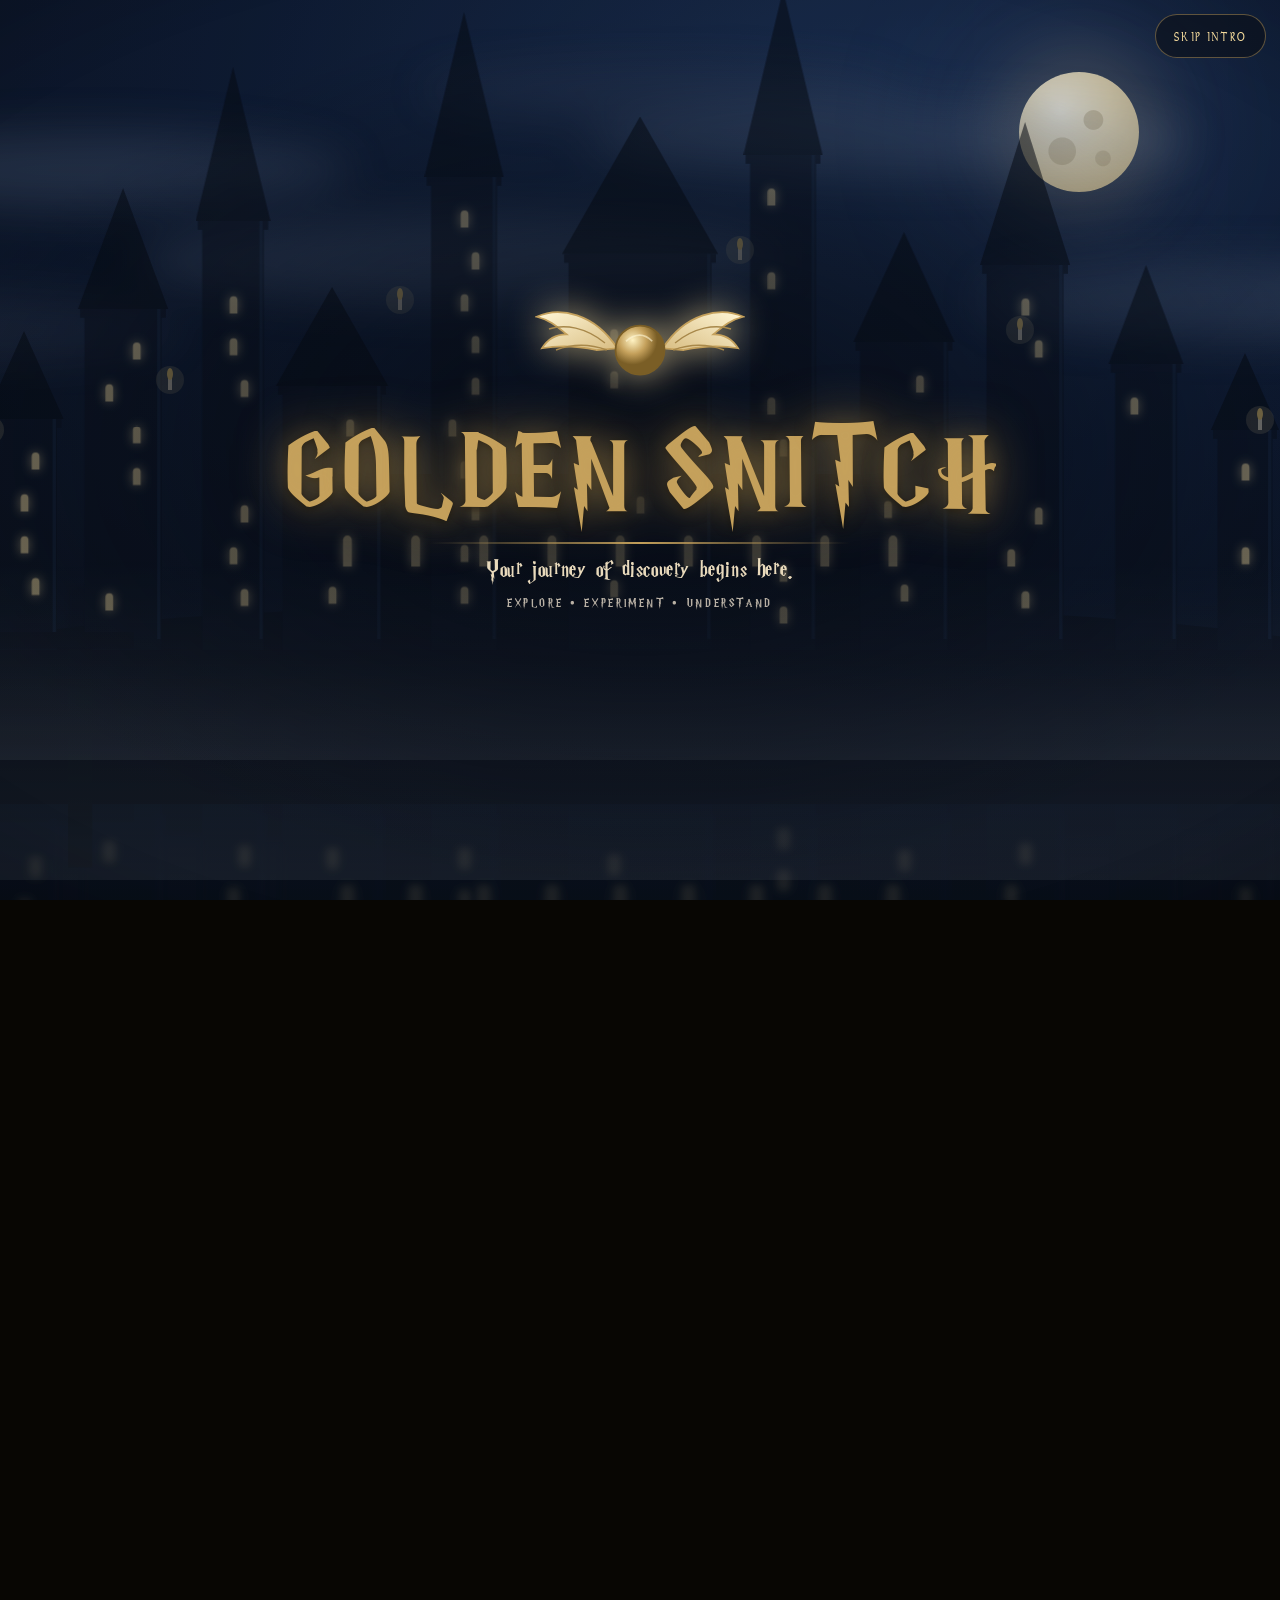
==== commit fe8dcbf9: "gold" ====
--- a/index.html
+++ b/index.html
@@ -8,8 +8,8 @@
 <link rel="preload" as="image" href="assets/images/golden-snitch-emblem.webp" fetchpriority="high">
 <meta name="color-scheme" content="dark light">
 <meta name="theme-color" content="#0B1019">
-<meta name="description" content="Study tools, interactive games, hands-on simulations, smart practice and a separate Graph Lab for HSC Physics, Chemistry and Higher Mathematics.">
-<script>(function(){var d=document.documentElement;d.classList.add('js');try{if(/[?&]intro=1/.test(location.search))localStorage.removeItem('gs-intro-seen');if(localStorage.getItem('gs-intro-seen')==='1')d.classList.add('intro-seen');else d.classList.add('intro-on')}catch(e){d.classList.add('intro-on')}if('scrollRestoration' in history)history.scrollRestoration='manual';try{window.scrollTo(0,0)}catch(e){}window.addEventListener('pageshow',function(){if(!location.hash||location.hash==='#/'||location.hash==='#'){try{window.scrollTo(0,0)}catch(e){}}});})();</script>
+<meta name="description" content="Study tools, interactive games, hands-on simulations and a separate Graph Lab for HSC Physics, Chemistry and Higher Mathematics.">
+<script>(function(){var d=document.documentElement;d.classList.add('js');try{localStorage.removeItem('gs-intro-seen');d.classList.add('intro-on')}catch(e){d.classList.add('intro-on')}if('scrollRestoration' in history)history.scrollRestoration='manual';try{window.scrollTo(0,0)}catch(e){}window.addEventListener('pageshow',function(e){if(e&&e.persisted){location.reload();return}if(!location.hash||location.hash==='#/'||location.hash==='#'){try{window.scrollTo(0,0)}catch(e){}}});})();</script>
 <link rel="preconnect" href="https://fonts.googleapis.com"><link rel="preconnect" href="https://fonts.gstatic.com" crossorigin>
 <link rel="stylesheet" media="print" onload="this.media='all'" href="https://fonts.googleapis.com/css2?family=Cormorant+Garamond:ital,wght@0,500;0,600;1,500;1,600&family=Inter:wght@400;500;600;700;800&family=Manrope:wght@400;500;600;700;800&family=Hind+Siliguri:wght@400;500;600;700&family=Noto+Sans+Bengali:wght@400;500;600;700&family=Lora:wght@400;500;600&family=Amiri:wght@400;700&family=Noto+Naskh+Arabic:wght@400;700&family=STIX+Two+Text:ital,wght@0,400;0,600;1,400;1,600&display=swap"><noscript><link rel="stylesheet" href="https://fonts.googleapis.com/css2?family=Cormorant+Garamond:ital,wght@0,500;0,600;1,500;1,600&family=Inter:wght@400;500;600;700;800&family=Manrope:wght@400;500;600;700;800&family=Hind+Siliguri:wght@400;500;600;700&family=Noto+Sans+Bengali:wght@400;500;600;700&family=Lora:wght@400;500;600&family=Amiri:wght@400;700&family=Noto+Naskh+Arabic:wght@400;700&family=STIX+Two+Text:ital,wght@0,400;0,600;1,400;1,600&display=swap"></noscript>
 <link rel="stylesheet" href="assets/css/bundle-1.css?v=20261114-v63-bundle-gs9">
@@ -45,17 +45,18 @@
   <link rel="stylesheet" href="assets/css/desktop-wide-v116.css?v=20261125-v116c">
   <link rel="stylesheet" href="assets/css/hero-science-v117.css?v=20261126-v122-gs9">
   <link rel="stylesheet" href="assets/css/hero-v123.css?v=20261126-v123">
-  <link rel="stylesheet" href="assets/css/golden-snitch.css?v=gs1"><link rel="stylesheet" href="https://fonts.googleapis.com/css2?family=EB+Garamond:ital,wght@0,400;0,500;0,600;1,400&display=swap">
-<link rel="stylesheet" href="assets/css/intro-gs.css?v=gs2">
+  <link rel="preload" as="font" type="font/ttf" crossorigin href="assets/fonts/harryp.ttf"><link rel="preload" as="font" type="font/ttf" crossorigin href="assets/fonts/dumbledor-thin.ttf"><link rel="stylesheet" href="assets/css/golden-snitch.css?v=gs2">
+<link rel="stylesheet" href="assets/css/intro-gs.css?v=gs2-gs9cbx">
 <link rel="stylesheet" href="assets/css/gs-theme.css?v=gs20">
 <link rel="preload" as="image" href="assets/images/castle-night.svg">
 <link rel="stylesheet" href="assets/css/gs-magic.css?v=m9">
-<link rel="stylesheet" href="assets/css/gs-final.css?v=gs9-1">
+<link rel="stylesheet" href="assets/css/gs-final.css?v=gs13-sticky-nav-candle-threads-behind">
+<link rel="stylesheet" href="assets/css/gs-hero-desktop.css?v=gs24-phase20-desktop-hero-bigger-right">
 
 <meta property="og:title" content="GOLDEN SNITCH"><meta property="og:description" content="Your journey of discovery begins here. Explore • Experiment • Understand."><meta property="og:image" content="assets/images/icon-512.png"></head>
 <body>
-<div id="clIntro" data-st="0" role="dialog" aria-label="Golden Snitch welcome"><div class="stars" aria-hidden="true"><i style="left:58.0%;top:31.9%;width:1.5px;height:1.5px;animation-delay:3.4s;animation-duration:4.8s"></i><i style="left:47.4%;top:46.5%;width:1.0px;height:1.0px;animation-delay:0.2s;animation-duration:4.1s"></i><i style="left:64.7%;top:69.5%;width:2.0px;height:2.0px;animation-delay:3.3s;animation-duration:2.9s"></i><i style="left:38.6%;top:46.8%;width:1.0px;height:1.0px;animation-delay:0.1s;animation-duration:3.4s"></i><i style="left:16.8%;top:8.2%;width:1.0px;height:1.0px;animation-delay:0.2s;animation-duration:4.3s"></i><i style="left:12.9%;top:17.3%;width:2.5px;height:2.5px;animation-delay:1.6s;animation-duration:4.6s"></i><i style="left:8.1%;top:31.4%;width:1.0px;height:1.0px;animation-delay:2.2s;animation-duration:4.7s"></i><i style="left:81.9%;top:60.5%;width:1.5px;height:1.5px;animation-delay:1.1s;animation-duration:3.2s"></i><i style="left:35.9%;top:61.9%;width:2.5px;height:2.5px;animation-delay:3.8s;animation-duration:2.5s"></i><i style="left:17.6%;top:16.2%;width:1.0px;height:1.0px;animation-delay:0.9s;animation-duration:3.5s"></i><i style="left:58.9%;top:18.4%;width:2.5px;height:2.5px;animation-delay:0.0s;animation-duration:3.3s"></i><i style="left:36.9%;top:39.6%;width:1.0px;height:1.0px;animation-delay:3.8s;animation-duration:4.1s"></i><i style="left:51.5%;top:43.2%;width:1.0px;height:1.0px;animation-delay:2.7s;animation-duration:2.2s"></i><i style="left:90.0%;top:54.6%;width:1.0px;height:1.0px;animation-delay:3.5s;animation-duration:4.4s"></i><i style="left:39.2%;top:27.9%;width:2.0px;height:2.0px;animation-delay:0.4s;animation-duration:3.9s"></i><i style="left:6.2%;top:4.7%;width:2.0px;height:2.0px;animation-delay:0.8s;animation-duration:2.5s"></i><i style="left:34.0%;top:3.7%;width:1.0px;height:1.0px;animation-delay:0.0s;animation-duration:2.5s"></i><i style="left:10.1%;top:25.5%;width:1.0px;height:1.0px;animation-delay:0.1s;animation-duration:4.6s"></i><i style="left:61.4%;top:10.4%;width:1.0px;height:1.0px;animation-delay:1.0s;animation-duration:3.0s"></i><i style="left:36.4%;top:8.6%;width:2.5px;height:2.5px;animation-delay:3.4s;animation-duration:5.0s"></i><i style="left:46.6%;top:33.9%;width:2.0px;height:2.0px;animation-delay:0.3s;animation-duration:2.3s"></i><i style="left:34.3%;top:18.5%;width:1.0px;height:1.0px;animation-delay:3.3s;animation-duration:2.5s"></i><i style="left:2.3%;top:66.6%;width:2.5px;height:2.5px;animation-delay:2.1s;animation-duration:2.4s"></i><i style="left:54.3%;top:1.9%;width:1.0px;height:1.0px;animation-delay:2.1s;animation-duration:4.9s"></i><i style="left:86.3%;top:48.7%;width:1.0px;height:1.0px;animation-delay:1.0s;animation-duration:3.1s"></i><i style="left:16.7%;top:54.0%;width:2.5px;height:2.5px;animation-delay:2.1s;animation-duration:4.3s"></i><i style="left:33.0%;top:15.6%;width:1.0px;height:1.0px;animation-delay:3.2s;animation-duration:5.0s"></i><i style="left:85.3%;top:56.4%;width:2.5px;height:2.5px;animation-delay:3.3s;animation-duration:4.2s"></i><i style="left:22.7%;top:36.2%;width:2.5px;height:2.5px;animation-delay:1.4s;animation-duration:2.1s"></i><i style="left:2.8%;top:19.6%;width:2.0px;height:2.0px;animation-delay:1.0s;animation-duration:4.1s"></i><i style="left:95.7%;top:31.3%;width:1.0px;height:1.0px;animation-delay:3.7s;animation-duration:5.0s"></i><i style="left:95.5%;top:25.5%;width:1.0px;height:1.0px;animation-delay:0.9s;animation-duration:2.7s"></i><i style="left:19.7%;top:14.3%;width:1.0px;height:1.0px;animation-delay:2.5s;animation-duration:4.7s"></i><i style="left:84.0%;top:33.6%;width:2.5px;height:2.5px;animation-delay:2.6s;animation-duration:4.4s"></i><i style="left:8.5%;top:46.2%;width:1.0px;height:1.0px;animation-delay:3.6s;animation-duration:4.3s"></i><i style="left:75.0%;top:33.5%;width:1.5px;height:1.5px;animation-delay:0.7s;animation-duration:4.4s"></i><i style="left:33.3%;top:56.1%;width:2.0px;height:2.0px;animation-delay:3.9s;animation-duration:3.2s"></i><i style="left:40.1%;top:66.3%;width:1.0px;height:1.0px;animation-delay:2.9s;animation-duration:2.5s"></i><i style="left:12.7%;top:10.6%;width:2.5px;height:2.5px;animation-delay:3.6s;animation-duration:4.4s"></i><i style="left:14.6%;top:57.9%;width:1.0px;height:1.0px;animation-delay:3.9s;animation-duration:4.0s"></i><i style="left:35.0%;top:38.4%;width:2.5px;height:2.5px;animation-delay:0.5s;animation-duration:2.0s"></i><i style="left:97.1%;top:45.5%;width:1.5px;height:1.5px;animation-delay:2.1s;animation-duration:4.8s"></i><i style="left:43.4%;top:61.0%;width:2.5px;height:2.5px;animation-delay:3.3s;animation-duration:2.6s"></i><i style="left:25.2%;top:20.5%;width:1.0px;height:1.0px;animation-delay:1.0s;animation-duration:3.8s"></i><i style="left:25.9%;top:29.3%;width:1.0px;height:1.0px;animation-delay:0.5s;animation-duration:4.7s"></i><i style="left:35.4%;top:32.1%;width:2.5px;height:2.5px;animation-delay:2.3s;animation-duration:4.7s"></i><i style="left:42.1%;top:64.2%;width:2.5px;height:2.5px;animation-delay:2.0s;animation-duration:3.6s"></i><i style="left:52.4%;top:1.3%;width:1.0px;height:1.0px;animation-delay:1.8s;animation-duration:2.5s"></i><i style="left:0.4%;top:55.9%;width:1.5px;height:1.5px;animation-delay:0.7s;animation-duration:3.4s"></i><i style="left:72.5%;top:39.0%;width:1.0px;height:1.0px;animation-delay:1.3s;animation-duration:3.6s"></i><i style="left:55.5%;top:54.9%;width:2.5px;height:2.5px;animation-delay:0.4s;animation-duration:3.7s"></i><i style="left:24.8%;top:19.4%;width:1.0px;height:1.0px;animation-delay:3.1s;animation-duration:3.5s"></i><i style="left:56.2%;top:53.2%;width:2.5px;height:2.5px;animation-delay:3.6s;animation-duration:3.3s"></i><i style="left:61.3%;top:35.4%;width:1.0px;height:1.0px;animation-delay:2.0s;animation-duration:4.1s"></i><i style="left:45.2%;top:37.3%;width:2.5px;height:2.5px;animation-delay:1.9s;animation-duration:4.8s"></i><i style="left:69.9%;top:61.4%;width:1.0px;height:1.0px;animation-delay:3.8s;animation-duration:2.8s"></i><i style="left:56.0%;top:66.0%;width:2.0px;height:2.0px;animation-delay:3.4s;animation-duration:2.4s"></i><i style="left:12.2%;top:30.9%;width:2.5px;height:2.5px;animation-delay:0.3s;animation-duration:2.7s"></i><i style="left:7.3%;top:46.9%;width:2.0px;height:2.0px;animation-delay:3.1s;animation-duration:4.7s"></i><i style="left:15.4%;top:50.1%;width:1.5px;height:1.5px;animation-delay:2.6s;animation-duration:2.4s"></i><i style="left:88.3%;top:67.7%;width:2.0px;height:2.0px;animation-delay:0.9s;animation-duration:4.9s"></i><i style="left:39.8%;top:34.1%;width:2.5px;height:2.5px;animation-delay:4.0s;animation-duration:4.5s"></i><i style="left:16.1%;top:30.2%;width:2.0px;height:2.0px;animation-delay:2.1s;animation-duration:3.0s"></i><i style="left:19.6%;top:22.3%;width:1.5px;height:1.5px;animation-delay:2.9s;animation-duration:2.1s"></i><i style="left:55.4%;top:30.8%;width:1.5px;height:1.5px;animation-delay:0.1s;animation-duration:3.0s"></i><i style="left:62.4%;top:35.9%;width:1.0px;height:1.0px;animation-delay:0.3s;animation-duration:5.0s"></i><i style="left:78.8%;top:68.0%;width:1.0px;height:1.0px;animation-delay:0.4s;animation-duration:2.8s"></i><i style="left:4.0%;top:54.5%;width:1.0px;height:1.0px;animation-delay:1.1s;animation-duration:2.4s"></i><i style="left:42.2%;top:63.8%;width:1.0px;height:1.0px;animation-delay:3.3s;animation-duration:2.8s"></i><i style="left:14.9%;top:64.3%;width:2.5px;height:2.5px;animation-delay:2.3s;animation-duration:4.1s"></i><i style="left:8.9%;top:4.0%;width:1.5px;height:1.5px;animation-delay:2.8s;animation-duration:3.3s"></i><i style="left:7.2%;top:65.7%;width:2.5px;height:2.5px;animation-delay:2.5s;animation-duration:4.4s"></i><i style="left:8.4%;top:59.9%;width:2.0px;height:2.0px;animation-delay:0.3s;animation-duration:4.6s"></i><i style="left:45.4%;top:23.7%;width:1.5px;height:1.5px;animation-delay:2.2s;animation-duration:4.8s"></i><i style="left:26.8%;top:9.0%;width:2.0px;height:2.0px;animation-delay:2.1s;animation-duration:2.7s"></i><i style="left:10.9%;top:11.3%;width:1.5px;height:1.5px;animation-delay:0.2s;animation-duration:2.6s"></i><i style="left:31.2%;top:21.4%;width:2.5px;height:2.5px;animation-delay:3.0s;animation-duration:2.9s"></i><i style="left:50.0%;top:12.5%;width:1.0px;height:1.0px;animation-delay:1.4s;animation-duration:2.1s"></i><i style="left:25.0%;top:1.1%;width:1.0px;height:1.0px;animation-delay:2.9s;animation-duration:3.7s"></i><i style="left:18.9%;top:33.2%;width:2.5px;height:2.5px;animation-delay:3.7s;animation-duration:2.3s"></i><i style="left:81.9%;top:30.3%;width:2.0px;height:2.0px;animation-delay:2.0s;animation-duration:4.5s"></i><i style="left:39.3%;top:35.5%;width:1.0px;height:1.0px;animation-delay:2.8s;animation-duration:4.9s"></i><i style="left:34.3%;top:58.3%;width:1.5px;height:1.5px;animation-delay:2.8s;animation-duration:3.9s"></i><i style="left:40.5%;top:24.3%;width:1.0px;height:1.0px;animation-delay:0.2s;animation-duration:2.4s"></i><i style="left:7.1%;top:51.9%;width:2.0px;height:2.0px;animation-delay:1.0s;animation-duration:2.5s"></i><i style="left:8.4%;top:58.9%;width:2.0px;height:2.0px;animation-delay:3.5s;animation-duration:4.0s"></i><i style="left:28.2%;top:17.0%;width:1.0px;height:1.0px;animation-delay:1.2s;animation-duration:3.4s"></i><i style="left:15.8%;top:31.2%;width:1.0px;height:1.0px;animation-delay:1.1s;animation-duration:4.9s"></i><i style="left:97.3%;top:38.3%;width:2.5px;height:2.5px;animation-delay:1.0s;animation-duration:4.9s"></i><i style="left:31.0%;top:25.0%;width:2.5px;height:2.5px;animation-delay:0.0s;animation-duration:3.1s"></i><i style="left:47.5%;top:35.2%;width:1.5px;height:1.5px;animation-delay:0.8s;animation-duration:3.5s"></i><i style="left:0.5%;top:18.5%;width:1.5px;height:1.5px;animation-delay:0.4s;animation-duration:3.2s"></i><i style="left:4.2%;top:1.6%;width:1.5px;height:1.5px;animation-delay:1.2s;animation-duration:2.7s"></i><i style="left:58.6%;top:37.0%;width:2.5px;height:2.5px;animation-delay:3.0s;animation-duration:4.0s"></i><i style="left:71.6%;top:61.5%;width:2.0px;height:2.0px;animation-delay:1.6s;animation-duration:3.0s"></i></div><div class="moon" aria-hidden="true"></div><svg class="clouds" viewBox="0 0 1600 900" preserveAspectRatio="xMidYMid slice" aria-hidden="true"><defs><filter id="cb"><feGaussianBlur stdDeviation="22"/></filter></defs><g filter="url(#cb)" fill="#8fa4c8"><ellipse class="cl0" cx="250" cy="170" rx="260" ry="38" opacity=".2"/><ellipse class="cl1" cx="620" cy="260" rx="320" ry="44" opacity=".2"/><ellipse class="cl2" cx="1050" cy="140" rx="300" ry="36" opacity=".2"/><ellipse class="cl0" cx="1400" cy="300" rx="260" ry="40" opacity=".2"/><ellipse class="cl1" cx="820" cy="90" rx="240" ry="30" opacity=".1"/><ellipse class="cl2" cx="120" cy="330" rx="220" ry="34" opacity=".1"/></g></svg><i class="shoot" aria-hidden="true"></i><div class="sc sc-owl" aria-hidden="true"><div class="owl"><div class="owlin"><svg class="owlsvg" viewBox="0 0 300 270" aria-hidden="true"><defs><linearGradient id="ow" x1="0" y1="0" x2="0" y2="1"><stop offset="0" stop-color="#7a583a"/><stop offset="1" stop-color="#3a281a"/></linearGradient><radialGradient id="ob" cx=".5" cy=".3"><stop offset="0" stop-color="#7d5c3e"/><stop offset="1" stop-color="#3b2a1c"/></radialGradient></defs><g class="wL" transform="translate(0 0)"><path class="wing" d="M118 98C66 56 12 72 2 150c16-8 28-2 38 14 8-14 22-16 32-6 6-14 20-18 30-8 4-24 10-34 16-52z" fill="url(#ow)" stroke="#24170e" stroke-width="2.5"/><path class="wing" d="M104 112C70 96 38 104 18 140M96 130C70 120 50 128 36 150M110 100C80 84 50 88 24 112" fill="none" stroke="#2a1b10" stroke-width="2" opacity=".6"/></g><g class="wR" transform="translate(300 0) scale(-1 1)"><path class="wing" d="M118 98C66 56 12 72 2 150c16-8 28-2 38 14 8-14 22-16 32-6 6-14 20-18 30-8 4-24 10-34 16-52z" fill="url(#ow)" stroke="#24170e" stroke-width="2.5"/><path class="wing" d="M104 112C70 96 38 104 18 140M96 130C70 120 50 128 36 150M110 100C80 84 50 88 24 112" fill="none" stroke="#2a1b10" stroke-width="2" opacity=".6"/></g><ellipse cx="150" cy="150" rx="48" ry="72" fill="url(#ob)" stroke="#24170e" stroke-width="2.5"/><ellipse cx="150" cy="160" rx="32" ry="52" fill="#dfcba6"/><path d="M124 118q4 6 8 0M132 118q4 6 8 0M140 118q4 6 8 0M148 118q4 6 8 0M156 118q4 6 8 0M164 118q4 6 8 0M172 118q4 6 8 0" fill="none" stroke="#8a6a48" stroke-width="1.6"/><path d="M128 129q4 6 8 0M136 129q4 6 8 0M144 129q4 6 8 0M152 129q4 6 8 0M160 129q4 6 8 0M168 129q4 6 8 0M176 129q4 6 8 0" fill="none" stroke="#8a6a48" stroke-width="1.6"/><path d="M124 140q4 6 8 0M132 140q4 6 8 0M140 140q4 6 8 0M148 140q4 6 8 0M156 140q4 6 8 0M164 140q4 6 8 0M172 140q4 6 8 0" fill="none" stroke="#8a6a48" stroke-width="1.6"/><path d="M128 151q4 6 8 0M136 151q4 6 8 0M144 151q4 6 8 0M152 151q4 6 8 0M160 151q4 6 8 0M168 151q4 6 8 0M176 151q4 6 8 0" fill="none" stroke="#8a6a48" stroke-width="1.6"/><path d="M124 162q4 6 8 0M132 162q4 6 8 0M140 162q4 6 8 0M148 162q4 6 8 0M156 162q4 6 8 0M164 162q4 6 8 0M172 162q4 6 8 0" fill="none" stroke="#8a6a48" stroke-width="1.6"/><path d="M128 173q4 6 8 0M136 173q4 6 8 0M144 173q4 6 8 0M152 173q4 6 8 0M160 173q4 6 8 0M168 173q4 6 8 0M176 173q4 6 8 0" fill="none" stroke="#8a6a48" stroke-width="1.6"/><path d="M124 184q4 6 8 0M132 184q4 6 8 0M140 184q4 6 8 0M148 184q4 6 8 0M156 184q4 6 8 0M164 184q4 6 8 0M172 184q4 6 8 0" fill="none" stroke="#8a6a48" stroke-width="1.6"/><path d="M128 195q4 6 8 0M136 195q4 6 8 0M144 195q4 6 8 0M152 195q4 6 8 0M160 195q4 6 8 0M168 195q4 6 8 0M176 195q4 6 8 0" fill="none" stroke="#8a6a48" stroke-width="1.6"/><path d="M112 62L104 28L132 46zM188 62L196 28L168 46z" fill="#3b2a1c" stroke="#24170e" stroke-width="2"/><circle cx="150" cy="80" r="42" fill="#5a4130" stroke="#24170e" stroke-width="2.5"/><circle cx="132" cy="82" r="25" fill="#ecdcba"/><circle cx="168" cy="82" r="25" fill="#ecdcba"/><g class="eye"><circle cx="132" cy="82" r="13" fill="#f2b632"/><circle cx="168" cy="82" r="13" fill="#f2b632"/><circle cx="134" cy="82" r="6" fill="#111"/><circle cx="166" cy="82" r="6" fill="#111"/><circle cx="136" cy="79" r="2" fill="#fff"/><circle cx="168" cy="79" r="2" fill="#fff"/></g><path d="M144 92L150 108L156 92z" fill="#d9a441" stroke="#7a5a1c" stroke-width="1.5"/><path d="M132 218l-6 14M138 220l-2 14M162 220l2 14M168 218l6 14" stroke="#d9a441" stroke-width="3.5" stroke-linecap="round"/><g class="carry"><rect x="112" y="222" width="76" height="46" rx="3" fill="#eadbb9" stroke="#a88a52" stroke-width="2"/><path d="M112 222l38 26 38-26" fill="none" stroke="#a88a52" stroke-width="2"/><circle cx="150" cy="247" r="9" fill="#c5a15c" stroke="#7a5e26" stroke-width="1.5"/></g></svg></div></div></div><div class="sc sc-letter"><div class="rays"></div><div class="env"><div class="eback"></div><div class="paper"><b>Dear Learner,</b><p class="l1">A world of questions, discoveries and extraordinary ideas awaits you.</p><p class="l2">Your journey of discovery begins here.</p><p class="l3">Welcome to <span>GOLDEN SNITCH.</span></p><i class="pseal"></i></div><div class="epocket"></div><div class="eflap"></div><div class="seal"><u></u><u></u></div></div><div class="sparks"><i style="left:83%;--dx:-21px;animation-delay:1.59s"></i><i style="left:60%;--dx:-27px;animation-delay:1.84s"></i><i style="left:77%;--dx:7px;animation-delay:1.61s"></i><i style="left:71%;--dx:-21px;animation-delay:1.15s"></i><i style="left:50%;--dx:20px;animation-delay:1.77s"></i><i style="left:72%;--dx:5px;animation-delay:1.96s"></i><i style="left:62%;--dx:11px;animation-delay:0.51s"></i><i style="left:17%;--dx:-22px;animation-delay:0.79s"></i><i style="left:22%;--dx:20px;animation-delay:1.23s"></i><i style="left:58%;--dx:7px;animation-delay:1.50s"></i><i style="left:49%;--dx:-29px;animation-delay:1.75s"></i><i style="left:67%;--dx:0px;animation-delay:1.18s"></i><i style="left:61%;--dx:-26px;animation-delay:1.62s"></i><i style="left:32%;--dx:-25px;animation-delay:0.58s"></i><i style="left:66%;--dx:-17px;animation-delay:1.63s"></i><i style="left:83%;--dx:0px;animation-delay:0.84s"></i><i style="left:48%;--dx:11px;animation-delay:1.69s"></i><i style="left:58%;--dx:8px;animation-delay:0.17s"></i></div></div><div class="sc sc-train" aria-hidden="true"><svg class="trsvg" viewBox="0 0 1600 900" preserveAspectRatio="xMidYMid slice" aria-hidden="true"><defs><linearGradient id="gr" x1="0" y1="0" x2="0" y2="1"><stop offset="0" stop-color="#0d1a2e" stop-opacity="0"/><stop offset="1" stop-color="#0b1019"/></linearGradient><linearGradient id="mist" x1="0" y1="0" x2="0" y2="1"><stop offset="0" stop-color="#9fb0cc" stop-opacity="0"/><stop offset="1" stop-color="#9fb0cc" stop-opacity=".35"/></linearGradient><filter id="sb"><feGaussianBlur stdDeviation="6"/></filter></defs><g class="p1"><path id="m1" d="M0 900L0 560L177 378L355 353L533 342L711 311L888 354L1066 316L1244 501L1422 411L1600 560L1600 900z" fill="#101f38"/><use href="#m1" x="1600"/></g><g class="p2"><path id="m2" d="M0 900L0 640L114 554L228 565L342 593L457 506L571 609L685 549L800 502L914 600L1028 543L1142 536L1257 605L1371 564L1485 525L1600 640L1600 900z" fill="#0b1629"/><use href="#m2" x="1600"/></g><g class="p3"><path id="t1" d="M29 616L44 668L36 668L47 699L32 699L32 720L26 720L26 699L10 699zM111 622L125 671L118 671L128 700L114 700L114 720L108 720L108 700L93 700zM154 615L170 667L162 667L173 699L157 699L157 720L151 720L151 699L135 699zM202 619L217 670L209 670L220 700L205 700L205 720L199 720L199 700L184 700zM283 602L300 661L291 661L304 696L286 696L286 720L279 720L279 696L261 696zM321 632L334 676L328 676L337 702L324 702L324 720L318 720L318 702L305 702zM382 601L400 661L391 661L404 696L386 696L386 720L379 720L379 696L361 696zM470 647L481 684L475 684L483 705L472 705L472 720L468 720L468 705L457 705zM544 592L563 656L553 656L567 694L548 694L548 720L540 720L540 694L521 694zM591 613L607 667L599 667L610 699L594 699L594 720L588 720L588 699L572 699zM631 649L642 685L637 685L644 706L634 706L634 720L629 720L629 706L619 706zM709 646L720 683L714 683L722 705L711 705L711 720L707 720L707 705L696 705zM756 635L769 678L762 678L771 703L758 703L758 720L753 720L753 703L741 703zM811 622L825 671L818 671L828 700L813 700L813 720L808 720L808 700L793 700zM890 599L908 660L899 660L911 696L893 696L893 720L886 720L886 696L868 696zM955 612L971 666L963 666L974 698L958 698L958 720L951 720L951 698L935 698zM1015 610L1032 665L1024 665L1035 698L1019 698L1019 720L1012 720L1012 698L996 698zM1075 633L1088 677L1082 677L1091 703L1078 703L1078 720L1072 720L1072 703L1059 703zM1160 590L1179 655L1170 655L1183 694L1164 694L1164 720L1156 720L1156 694L1137 694zM1215 608L1232 664L1223 664L1235 698L1218 698L1218 720L1211 720L1211 698L1194 698zM1254 636L1266 678L1260 678L1269 703L1256 703L1256 720L1251 720L1251 703L1239 703zM1314 646L1325 683L1320 683L1327 705L1316 705L1316 720L1312 720L1312 705L1301 705zM1396 626L1410 673L1403 673L1413 701L1399 701L1399 720L1393 720L1393 701L1379 701zM1461 627L1475 673L1468 673L1478 701L1464 701L1464 720L1458 720L1458 701L1444 701zM1527 599L1546 660L1536 660L1549 696L1531 696L1531 720L1524 720L1524 696L1506 696zM1548 637L1560 679L1554 679L1563 703L1550 703L1550 720L1545 720L1545 703L1533 703z" fill="#070d18"/><use href="#t1" x="1600"/></g><g class="mist m1"><rect x="-200" y="560" width="2000" height="200" fill="url(#mist)"/></g><g class="mist m2"><rect x="-300" y="620" width="2200" height="160" fill="url(#mist)"/></g><rect y="690" width="1600" height="210" fill="#05080e"/><g class="trainwrap"><g class="smokes" filter="url(#sb)" fill="#b9b1a5"><circle class="sm" cx="1347" cy="500" r="20" style="animation-delay:0.0s"/><circle class="sm" cx="1347" cy="500" r="20" style="animation-delay:0.5s"/><circle class="sm" cx="1347" cy="500" r="20" style="animation-delay:1.0s"/><circle class="sm" cx="1347" cy="500" r="20" style="animation-delay:1.5s"/><circle class="sm" cx="1347" cy="500" r="20" style="animation-delay:2.0s"/><circle class="sm" cx="1347" cy="500" r="20" style="animation-delay:2.5s"/><circle class="sm" cx="1347" cy="500" r="20" style="animation-delay:3.0s"/></g><g class="traing"><rect x="300" y="560" width="232" height="104" rx="8" fill="#6d1a26" stroke="#c5a15c" stroke-width="2"/><rect x="300" y="548" width="232" height="16" rx="6" fill="#1a1216"/><rect x="300" y="612" width="232" height="4" fill="#c5a15c" opacity=".8"/><rect class="lw" x="316" y="578" width="28" height="30" rx="3" fill="#F5DB9C" style="animation-delay:0.5s"/><rect class="lw" x="359" y="578" width="28" height="30" rx="3" fill="#F5DB9C" style="animation-delay:1.1s"/><rect class="lw" x="402" y="578" width="28" height="30" rx="3" fill="#F5DB9C" style="animation-delay:0.7s"/><rect class="lw" x="445" y="578" width="28" height="30" rx="3" fill="#F5DB9C" style="animation-delay:1.2s"/><rect class="lw" x="488" y="578" width="28" height="30" rx="3" fill="#F5DB9C" style="animation-delay:1.3s"/><g class="wh" style="transform-origin:344px 678px"><circle cx="344" cy="678" r="20" fill="#10141c" stroke="#c5a15c" stroke-width="3"/><g stroke="#c5a15c" stroke-width="3"><line x1="344" y1="662" x2="344" y2="694"/><line x1="328" y1="678" x2="360" y2="678"/></g><circle cx="344" cy="678" r="5" fill="#c5a15c"/></g><g class="wh" style="transform-origin:488px 678px"><circle cx="488" cy="678" r="20" fill="#10141c" stroke="#c5a15c" stroke-width="3"/><g stroke="#c5a15c" stroke-width="3"><line x1="488" y1="662" x2="488" y2="694"/><line x1="472" y1="678" x2="504" y2="678"/></g><circle cx="488" cy="678" r="5" fill="#c5a15c"/></g><rect x="550" y="560" width="232" height="104" rx="8" fill="#6d1a26" stroke="#c5a15c" stroke-width="2"/><rect x="550" y="548" width="232" height="16" rx="6" fill="#1a1216"/><rect x="550" y="612" width="232" height="4" fill="#c5a15c" opacity=".8"/><rect class="lw" x="566" y="578" width="28" height="30" rx="3" fill="#F5DB9C" style="animation-delay:0.1s"/><rect class="lw" x="609" y="578" width="28" height="30" rx="3" fill="#F5DB9C" style="animation-delay:0.0s"/><rect class="lw" x="652" y="578" width="28" height="30" rx="3" fill="#F5DB9C" style="animation-delay:1.7s"/><rect class="lw" x="695" y="578" width="28" height="30" rx="3" fill="#F5DB9C" style="animation-delay:0.5s"/><rect class="lw" x="738" y="578" width="28" height="30" rx="3" fill="#F5DB9C" style="animation-delay:0.5s"/><g class="wh" style="transform-origin:594px 678px"><circle cx="594" cy="678" r="20" fill="#10141c" stroke="#c5a15c" stroke-width="3"/><g stroke="#c5a15c" stroke-width="3"><line x1="594" y1="662" x2="594" y2="694"/><line x1="578" y1="678" x2="610" y2="678"/></g><circle cx="594" cy="678" r="5" fill="#c5a15c"/></g><g class="wh" style="transform-origin:738px 678px"><circle cx="738" cy="678" r="20" fill="#10141c" stroke="#c5a15c" stroke-width="3"/><g stroke="#c5a15c" stroke-width="3"><line x1="738" y1="662" x2="738" y2="694"/><line x1="722" y1="678" x2="754" y2="678"/></g><circle cx="738" cy="678" r="5" fill="#c5a15c"/></g><rect x="800" y="560" width="232" height="104" rx="8" fill="#6d1a26" stroke="#c5a15c" stroke-width="2"/><rect x="800" y="548" width="232" height="16" rx="6" fill="#1a1216"/><rect x="800" y="612" width="232" height="4" fill="#c5a15c" opacity=".8"/><rect class="lw" x="816" y="578" width="28" height="30" rx="3" fill="#F5DB9C" style="animation-delay:2.0s"/><rect class="lw" x="859" y="578" width="28" height="30" rx="3" fill="#F5DB9C" style="animation-delay:0.9s"/><rect class="lw" x="902" y="578" width="28" height="30" rx="3" fill="#F5DB9C" style="animation-delay:1.7s"/><rect class="lw" x="945" y="578" width="28" height="30" rx="3" fill="#F5DB9C" style="animation-delay:1.0s"/><rect class="lw" x="988" y="578" width="28" height="30" rx="3" fill="#F5DB9C" style="animation-delay:1.3s"/><g class="wh" style="transform-origin:844px 678px"><circle cx="844" cy="678" r="20" fill="#10141c" stroke="#c5a15c" stroke-width="3"/><g stroke="#c5a15c" stroke-width="3"><line x1="844" y1="662" x2="844" y2="694"/><line x1="828" y1="678" x2="860" y2="678"/></g><circle cx="844" cy="678" r="5" fill="#c5a15c"/></g><g class="wh" style="transform-origin:988px 678px"><circle cx="988" cy="678" r="20" fill="#10141c" stroke="#c5a15c" stroke-width="3"/><g stroke="#c5a15c" stroke-width="3"><line x1="988" y1="662" x2="988" y2="694"/><line x1="972" y1="678" x2="1004" y2="678"/></g><circle cx="988" cy="678" r="5" fill="#c5a15c"/></g><rect x="1050" y="560" width="190" height="104" rx="10" fill="#1a1216"/><rect x="1040" y="590" width="26" height="40" fill="#1a1216"/><rect x="1070" y="588" width="30" height="28" rx="3" fill="#F5DB9C" class="lw"/><rect x="1090" y="520" width="150" height="26" fill="#1a1216"/><rect x="1250" y="540" width="210" height="104" rx="52" fill="#7a1f2b" stroke="#c5a15c" stroke-width="3"/><rect x="1330" y="520" width="34" height="46" fill="#10141c" stroke="#c5a15c" stroke-width="3"/><path d="M1318 520h58l10-20h-78z" fill="#10141c"/><circle cx="1420" cy="592" r="14" fill="#F5DB9C" class="lw"/><rect x="1260" y="610" width="200" height="6" fill="#c5a15c"/><path d="M1440 664l50 20v10h-70z" fill="#10141c"/><g class="wh" style="transform-origin:1290px 676px"><circle cx="1290" cy="676" r="26" fill="#10141c" stroke="#c5a15c" stroke-width="3"/><g stroke="#c5a15c" stroke-width="3"><line x1="1290" y1="654" x2="1290" y2="698"/><line x1="1268" y1="676" x2="1312" y2="676"/></g><circle cx="1290" cy="676" r="5" fill="#c5a15c"/></g><g class="wh" style="transform-origin:1360px 682px"><circle cx="1360" cy="682" r="20" fill="#10141c" stroke="#c5a15c" stroke-width="3"/><g stroke="#c5a15c" stroke-width="3"><line x1="1360" y1="666" x2="1360" y2="698"/><line x1="1344" y1="682" x2="1376" y2="682"/></g><circle cx="1360" cy="682" r="5" fill="#c5a15c"/></g><g class="wh" style="transform-origin:1420px 682px"><circle cx="1420" cy="682" r="20" fill="#10141c" stroke="#c5a15c" stroke-width="3"/><g stroke="#c5a15c" stroke-width="3"><line x1="1420" y1="666" x2="1420" y2="698"/><line x1="1404" y1="682" x2="1436" y2="682"/></g><circle cx="1420" cy="682" r="5" fill="#c5a15c"/></g><g class="wh" style="transform-origin:1150px 678px"><circle cx="1150" cy="678" r="20" fill="#10141c" stroke="#c5a15c" stroke-width="3"/><g stroke="#c5a15c" stroke-width="3"><line x1="1150" y1="662" x2="1150" y2="694"/><line x1="1134" y1="678" x2="1166" y2="678"/></g><circle cx="1150" cy="678" r="5" fill="#c5a15c"/></g><g class="wh" style="transform-origin:1210px 678px"><circle cx="1210" cy="678" r="20" fill="#10141c" stroke="#c5a15c" stroke-width="3"/><g stroke="#c5a15c" stroke-width="3"><line x1="1210" y1="662" x2="1210" y2="694"/><line x1="1194" y1="678" x2="1226" y2="678"/></g><circle cx="1210" cy="678" r="5" fill="#c5a15c"/></g></g></g><rect y="704" width="1600" height="6" fill="#2a3446"/><g class="p4"><path id="t2" d="M47 530L103 715L75 715L114 826L58 826L58 900L36 900L36 826L-19 826zM283 563L334 732L309 732L344 833L294 833L294 900L273 900L273 833L223 833zM409 513L467 707L438 707L479 823L421 823L421 900L397 900L397 823L339 823zM661 558L712 729L686 729L722 832L671 832L671 900L650 900L650 832L599 832zM801 602L845 751L823 751L854 840L810 840L810 900L792 900L792 840L747 840zM916 581L964 740L940 740L973 836L926 836L926 900L906 900L906 836L858 836zM1166 629L1207 764L1187 764L1215 846L1174 846L1174 900L1158 900L1158 846L1117 846zM1370 603L1414 751L1392 751L1423 841L1379 841L1379 900L1361 900L1361 841L1316 841zM1478 633L1518 767L1498 767L1526 847L1486 847L1486 900L1470 900L1470 847L1430 847z" fill="#04070c"/><use href="#t2" x="1600"/></g><g class="sleep"><path d="M0 712h14v26h-14zM60 712h14v26h-14zM120 712h14v26h-14zM180 712h14v26h-14zM240 712h14v26h-14zM300 712h14v26h-14zM360 712h14v26h-14zM420 712h14v26h-14zM480 712h14v26h-14zM540 712h14v26h-14zM600 712h14v26h-14zM660 712h14v26h-14zM720 712h14v26h-14zM780 712h14v26h-14zM840 712h14v26h-14zM900 712h14v26h-14zM960 712h14v26h-14zM1020 712h14v26h-14zM1080 712h14v26h-14zM1140 712h14v26h-14zM1200 712h14v26h-14zM1260 712h14v26h-14zM1320 712h14v26h-14zM1380 712h14v26h-14zM1440 712h14v26h-14zM1500 712h14v26h-14zM1560 712h14v26h-14zM1620 712h14v26h-14z" fill="#10161f"/></g><rect y="740" width="1600" height="6" fill="#2a3446"/></svg></div><div class="sc sc-castle" aria-hidden="true"><svg class="casvg" viewBox="0 0 1600 900" preserveAspectRatio="xMidYMid slice" aria-hidden="true"><defs><linearGradient id="lk" x1="0" y1="0" x2="0" y2="1"><stop offset="0" stop-color="#101d33"/><stop offset="1" stop-color="#05080e"/></linearGradient><linearGradient id="fg" x1="0" y1="0" x2="0" y2="1"><stop offset="0" stop-color="#b9c4d8" stop-opacity="0"/><stop offset="1" stop-color="#b9c4d8" stop-opacity=".18"/></linearGradient><filter id="rb"><feGaussianBlur stdDeviation="3"/></filter></defs><rect y="730" width="1600" height="300" fill="url(#lk)"/><g class="cam"><g transform="translate(0 1460) scale(1 -1)" opacity=".22" filter="url(#rb)"><use href="#cg"/></g><g id="cg"><path d="M120 670 C300 600 1300 600 1480 670 L1480 800 L120 800z" fill="#0a0f19"/><rect x="500" y="500" width="620" height="150" fill="#0a1019"/><path d="M500 500 h620 v-10 h-14 v10 h-14 v-10 h-14 v10z" fill="#0a1019"/><rect x="210" y="450" width="60" height="210" fill="#0b121e"/><rect x="206" y="450" width="68" height="8" fill="#0b121e"/><path d="M204 450L240 370L276 450z" fill="#070b13"/><rect x="266" y="450" width="3" height="200" fill="#1b2c47" opacity=".7"/><rect x="295" y="350" width="70" height="310" fill="#0b121e"/><rect x="291" y="350" width="78" height="8" fill="#0b121e"/><path d="M289 350L330 240L371 350z" fill="#070b13"/><rect x="361" y="350" width="3" height="300" fill="#1b2c47" opacity=".7"/><rect x="402" y="270" width="56" height="390" fill="#0b121e"/><rect x="398" y="270" width="64" height="8" fill="#0b121e"/><path d="M396 270L430 130L464 270z" fill="#070b13"/><rect x="454" y="270" width="3" height="380" fill="#1b2c47" opacity=".7"/><rect x="475" y="420" width="90" height="240" fill="#0b121e"/><rect x="471" y="420" width="98" height="8" fill="#0b121e"/><path d="M469 420L520 330L571 420z" fill="#070b13"/><rect x="561" y="420" width="3" height="230" fill="#1b2c47" opacity=".7"/><rect x="610" y="230" width="60" height="430" fill="#0b121e"/><rect x="606" y="230" width="68" height="8" fill="#0b121e"/><path d="M604 230L640 80L676 230z" fill="#070b13"/><rect x="666" y="230" width="3" height="420" fill="#1b2c47" opacity=".7"/><rect x="735" y="300" width="130" height="360" fill="#0b121e"/><rect x="731" y="300" width="138" height="8" fill="#0b121e"/><path d="M729 300L800 175L871 300z" fill="#070b13"/><rect x="861" y="300" width="3" height="350" fill="#1b2c47" opacity=".7"/><rect x="900" y="210" width="60" height="450" fill="#0b121e"/><rect x="896" y="210" width="68" height="8" fill="#0b121e"/><path d="M894 210L930 60L966 210z" fill="#070b13"/><rect x="956" y="210" width="3" height="440" fill="#1b2c47" opacity=".7"/><rect x="1000" y="380" width="80" height="280" fill="#0b121e"/><rect x="996" y="380" width="88" height="8" fill="#0b121e"/><path d="M994 380L1040 280L1086 380z" fill="#070b13"/><rect x="1076" y="380" width="3" height="270" fill="#1b2c47" opacity=".7"/><rect x="1115" y="310" width="70" height="350" fill="#0b121e"/><rect x="1111" y="310" width="78" height="8" fill="#0b121e"/><path d="M1109 310L1150 180L1191 310z" fill="#070b13"/><rect x="1181" y="310" width="3" height="340" fill="#1b2c47" opacity=".7"/><rect x="1232" y="400" width="56" height="260" fill="#0b121e"/><rect x="1228" y="400" width="64" height="8" fill="#0b121e"/><path d="M1226 400L1260 310L1294 400z" fill="#070b13"/><rect x="1284" y="400" width="3" height="250" fill="#1b2c47" opacity=".7"/><rect x="1325" y="460" width="50" height="200" fill="#0b121e"/><rect x="1321" y="460" width="58" height="8" fill="#0b121e"/><path d="M1319 460L1350 390L1381 460z" fill="#070b13"/><rect x="1371" y="460" width="3" height="190" fill="#1b2c47" opacity=".7"/><rect x="-20" y="644" width="360" height="14" fill="#0a1019"/><rect x="10" y="658" width="22" height="200" fill="#0a1019"/><rect x="100" y="658" width="22" height="200" fill="#0a1019"/><rect x="190" y="658" width="22" height="200" fill="#0a1019"/><rect x="280" y="658" width="22" height="200" fill="#0a1019"/><g class="litg" fill="#F5DB9C"><path class="lw" d="M247 484v12h7v-12a3.5 3.5 0 0 0-7 0z" style="animation-delay:1.6s"/><path class="lw" d="M237 522v12h7v-12a3.5 3.5 0 0 0-7 0z" style="animation-delay:0.0s"/><path class="lw" d="M237 560v12h7v-12a3.5 3.5 0 0 0-7 0z" style="animation-delay:1.9s"/><path class="lw" d="M247 598v12h7v-12a3.5 3.5 0 0 0-7 0z" style="animation-delay:0.7s"/><path class="lw" d="M339 384v12h7v-12a3.5 3.5 0 0 0-7 0z" style="animation-delay:0.4s"/><path class="lw" d="M314 422v12h7v-12a3.5 3.5 0 0 0-7 0z" style="animation-delay:1.0s"/><path class="lw" d="M339 460v12h7v-12a3.5 3.5 0 0 0-7 0z" style="animation-delay:2.5s"/><path class="lw" d="M339 498v12h7v-12a3.5 3.5 0 0 0-7 0z" style="animation-delay:2.5s"/><path class="lw" d="M314 612v12h7v-12a3.5 3.5 0 0 0-7 0z" style="animation-delay:2.5s"/><path class="lw" d="M427 342v12h7v-12a3.5 3.5 0 0 0-7 0z" style="animation-delay:2.8s"/><path class="lw" d="M427 380v12h7v-12a3.5 3.5 0 0 0-7 0z" style="animation-delay:2.9s"/><path class="lw" d="M437 418v12h7v-12a3.5 3.5 0 0 0-7 0z" style="animation-delay:1.7s"/><path class="lw" d="M437 532v12h7v-12a3.5 3.5 0 0 0-7 0z" style="animation-delay:2.4s"/><path class="lw" d="M427 570v12h7v-12a3.5 3.5 0 0 0-7 0z" style="animation-delay:2.0s"/><path class="lw" d="M437 608v12h7v-12a3.5 3.5 0 0 0-7 0z" style="animation-delay:1.2s"/><path class="lw" d="M533 454v12h7v-12a3.5 3.5 0 0 0-7 0z" style="animation-delay:0.2s"/><path class="lw" d="M533 492v12h7v-12a3.5 3.5 0 0 0-7 0z" style="animation-delay:0.8s"/><path class="lw" d="M517 606v12h7v-12a3.5 3.5 0 0 0-7 0z" style="animation-delay:0.3s"/><path class="lw" d="M637 264v12h7v-12a3.5 3.5 0 0 0-7 0z" style="animation-delay:1.1s"/><path class="lw" d="M647 302v12h7v-12a3.5 3.5 0 0 0-7 0z" style="animation-delay:0.5s"/><path class="lw" d="M637 340v12h7v-12a3.5 3.5 0 0 0-7 0z" style="animation-delay:0.1s"/><path class="lw" d="M647 378v12h7v-12a3.5 3.5 0 0 0-7 0z" style="animation-delay:1.3s"/><path class="lw" d="M647 416v12h7v-12a3.5 3.5 0 0 0-7 0z" style="animation-delay:0.3s"/><path class="lw" d="M626 454v12h7v-12a3.5 3.5 0 0 0-7 0z" style="animation-delay:0.2s"/><path class="lw" d="M637 492v12h7v-12a3.5 3.5 0 0 0-7 0z" style="animation-delay:0.8s"/><path class="lw" d="M647 530v12h7v-12a3.5 3.5 0 0 0-7 0z" style="animation-delay:2.2s"/><path class="lw" d="M637 568v12h7v-12a3.5 3.5 0 0 0-7 0z" style="animation-delay:0.6s"/><path class="lw" d="M637 606v12h7v-12a3.5 3.5 0 0 0-7 0z" style="animation-delay:2.1s"/><path class="lw" d="M773 372v12h7v-12a3.5 3.5 0 0 0-7 0z" style="animation-delay:1.4s"/><path class="lw" d="M773 410v12h7v-12a3.5 3.5 0 0 0-7 0z" style="animation-delay:0.6s"/><path class="lw" d="M797 524v12h7v-12a3.5 3.5 0 0 0-7 0z" style="animation-delay:2.7s"/><path class="lw" d="M773 600v12h7v-12a3.5 3.5 0 0 0-7 0z" style="animation-delay:1.5s"/><path class="lw" d="M916 244v12h7v-12a3.5 3.5 0 0 0-7 0z" style="animation-delay:3.0s"/><path class="lw" d="M916 320v12h7v-12a3.5 3.5 0 0 0-7 0z" style="animation-delay:2.8s"/><path class="lw" d="M916 434v12h7v-12a3.5 3.5 0 0 0-7 0z" style="animation-delay:0.7s"/><path class="lw" d="M927 472v12h7v-12a3.5 3.5 0 0 0-7 0z" style="animation-delay:1.5s"/><path class="lw" d="M937 510v12h7v-12a3.5 3.5 0 0 0-7 0z" style="animation-delay:2.8s"/><path class="lw" d="M927 586v12h7v-12a3.5 3.5 0 0 0-7 0z" style="animation-delay:1.9s"/><path class="lw" d="M927 624v12h7v-12a3.5 3.5 0 0 0-7 0z" style="animation-delay:2.8s"/><path class="lw" d="M1051 414v12h7v-12a3.5 3.5 0 0 0-7 0z" style="animation-delay:1.3s"/><path class="lw" d="M1022 528v12h7v-12a3.5 3.5 0 0 0-7 0z" style="animation-delay:2.0s"/><path class="lw" d="M1037 604v12h7v-12a3.5 3.5 0 0 0-7 0z" style="animation-delay:1.3s"/><path class="lw" d="M1147 344v12h7v-12a3.5 3.5 0 0 0-7 0z" style="animation-delay:1.4s"/><path class="lw" d="M1159 382v12h7v-12a3.5 3.5 0 0 0-7 0z" style="animation-delay:1.9s"/><path class="lw" d="M1159 534v12h7v-12a3.5 3.5 0 0 0-7 0z" style="animation-delay:0.3s"/><path class="lw" d="M1134 572v12h7v-12a3.5 3.5 0 0 0-7 0z" style="animation-delay:1.7s"/><path class="lw" d="M1147 610v12h7v-12a3.5 3.5 0 0 0-7 0z" style="animation-delay:1.9s"/><path class="lw" d="M1246 434v12h7v-12a3.5 3.5 0 0 0-7 0z" style="animation-delay:0.1s"/><path class="lw" d="M1347 494v12h7v-12a3.5 3.5 0 0 0-7 0z" style="animation-delay:2.4s"/><path class="lw" d="M1347 570v12h7v-12a3.5 3.5 0 0 0-7 0z" style="animation-delay:2.8s"/><path class="lw" d="M530 560v24h8v-24a4 4 0 0 0-8 0z" style="animation-delay:1.6s"/><path class="lw" d="M592 560v24h8v-24a4 4 0 0 0-8 0z" style="animation-delay:1.9s"/><path class="lw" d="M654 560v24h8v-24a4 4 0 0 0-8 0z" style="animation-delay:0.4s"/><path class="lw" d="M716 560v24h8v-24a4 4 0 0 0-8 0z" style="animation-delay:1.6s"/><path class="lw" d="M778 560v24h8v-24a4 4 0 0 0-8 0z" style="animation-delay:2.1s"/><path class="lw" d="M840 560v24h8v-24a4 4 0 0 0-8 0z" style="animation-delay:1.2s"/><path class="lw" d="M902 560v24h8v-24a4 4 0 0 0-8 0z" style="animation-delay:0.7s"/><path class="lw" d="M964 560v24h8v-24a4 4 0 0 0-8 0z" style="animation-delay:1.2s"/><path class="lw" d="M1026 560v24h8v-24a4 4 0 0 0-8 0z" style="animation-delay:1.0s"/></g></g></g><rect class="shim" x="1035" y="832" width="209" height="2" fill="#F5DB9C" style="animation-delay:1.1s"/><rect class="shim" x="232" y="808" width="130" height="2" fill="#F5DB9C" style="animation-delay:0.5s"/><rect class="shim" x="934" y="787" width="98" height="2" fill="#F5DB9C" style="animation-delay:1.0s"/><rect class="shim" x="1238" y="741" width="117" height="2" fill="#F5DB9C" style="animation-delay:0.8s"/><rect class="shim" x="421" y="800" width="95" height="2" fill="#F5DB9C" style="animation-delay:2.8s"/><rect class="shim" x="751" y="837" width="85" height="2" fill="#F5DB9C" style="animation-delay:1.4s"/><rect class="shim" x="867" y="858" width="99" height="2" fill="#F5DB9C" style="animation-delay:1.4s"/><rect class="shim" x="1140" y="856" width="96" height="2" fill="#F5DB9C" style="animation-delay:1.6s"/><rect class="shim" x="1037" y="795" width="167" height="2" fill="#F5DB9C" style="animation-delay:2.0s"/><rect class="shim" x="1269" y="817" width="168" height="2" fill="#F5DB9C" style="animation-delay:1.1s"/><rect class="shim" x="1005" y="785" width="139" height="2" fill="#F5DB9C" style="animation-delay:1.1s"/><rect class="shim" x="537" y="759" width="96" height="2" fill="#F5DB9C" style="animation-delay:1.6s"/><rect class="shim" x="477" y="746" width="188" height="2" fill="#F5DB9C" style="animation-delay:0.9s"/><rect class="shim" x="1229" y="823" width="122" height="2" fill="#F5DB9C" style="animation-delay:2.6s"/><rect class="shim" x="1186" y="784" width="80" height="2" fill="#F5DB9C" style="animation-delay:1.9s"/><rect class="shim" x="1126" y="825" width="185" height="2" fill="#F5DB9C" style="animation-delay:1.2s"/><g class="fogA"><rect x="-300" y="560" width="2200" height="200" fill="url(#fg)"/></g><g class="fogB"><rect x="-300" y="660" width="2200" height="220" fill="url(#fg)"/></g><g class="bats"><g class="bat" style="animation-delay:0.0s;--by:284"><path class="bw" d="M0 0q8-10 16 0q8-10 16 0q-8 3-16 8q-8-5-16-8z" fill="#05080e"/></g><g class="bat" style="animation-delay:0.9s;--by:154"><path class="bw" d="M0 0q8-10 16 0q8-10 16 0q-8 3-16 8q-8-5-16-8z" fill="#05080e"/></g><g class="bat" style="animation-delay:1.8s;--by:141"><path class="bw" d="M0 0q8-10 16 0q8-10 16 0q-8 3-16 8q-8-5-16-8z" fill="#05080e"/></g><g class="bat" style="animation-delay:2.7s;--by:194"><path class="bw" d="M0 0q8-10 16 0q8-10 16 0q-8 3-16 8q-8-5-16-8z" fill="#05080e"/></g><g class="bat" style="animation-delay:3.6s;--by:286"><path class="bw" d="M0 0q8-10 16 0q8-10 16 0q-8 3-16 8q-8-5-16-8z" fill="#05080e"/></g></g><g class="cands"><g class="cd" style="animation-delay:0.0s;transform:translate(330px,380px)"><circle r="14" fill="#F5DB9C" opacity=".25"/><rect x="-2" y="-2" width="4" height="12" fill="#e9dabc"/><ellipse cy="-6" rx="3" ry="6" fill="#ffd36b"/></g><g class="cd" style="animation-delay:0.7s;transform:translate(560px,300px)"><circle r="14" fill="#F5DB9C" opacity=".25"/><rect x="-2" y="-2" width="4" height="12" fill="#e9dabc"/><ellipse cy="-6" rx="3" ry="6" fill="#ffd36b"/></g><g class="cd" style="animation-delay:1.4s;transform:translate(900px,250px)"><circle r="14" fill="#F5DB9C" opacity=".25"/><rect x="-2" y="-2" width="4" height="12" fill="#e9dabc"/><ellipse cy="-6" rx="3" ry="6" fill="#ffd36b"/></g><g class="cd" style="animation-delay:2.1s;transform:translate(1180px,330px)"><circle r="14" fill="#F5DB9C" opacity=".25"/><rect x="-2" y="-2" width="4" height="12" fill="#e9dabc"/><ellipse cy="-6" rx="3" ry="6" fill="#ffd36b"/></g><g class="cd" style="animation-delay:2.8s;transform:translate(1420px,420px)"><circle r="14" fill="#F5DB9C" opacity=".25"/><rect x="-2" y="-2" width="4" height="12" fill="#e9dabc"/><ellipse cy="-6" rx="3" ry="6" fill="#ffd36b"/></g><g class="cd" style="animation-delay:3.5s;transform:translate(150px,430px)"><circle r="14" fill="#F5DB9C" opacity=".25"/><rect x="-2" y="-2" width="4" height="12" fill="#e9dabc"/><ellipse cy="-6" rx="3" ry="6" fill="#ffd36b"/></g></g></svg></div><div class="sc sc-title"><div class="ttl"><svg class="emb" viewBox="0 0 240 140" aria-hidden="true"><defs><linearGradient id="eg" x1="0" y1="0" x2="1" y2="1"><stop offset="0" stop-color="#fff6d6"/><stop offset="1" stop-color="#d8bd82"/></linearGradient><radialGradient id="og" cx=".35" cy=".3"><stop offset="0" stop-color="#fff3c4"/><stop offset=".55" stop-color="#C5A15C"/><stop offset="1" stop-color="#7a5e26"/></radialGradient></defs><g class="eL"><path class="ew" d="M94 70C68 30 28 22 2 34c16 4 24 12 34 20-12 0-22 6-28 16 22-4 44-2 62 2z" fill="url(#eg)" stroke="#C5A15C" stroke-width="2"/><path class="ew" d="M80 64C58 46 34 42 16 48M82 72C60 64 40 66 24 72" fill="none" stroke="#a8884a" stroke-width="1.6"/></g><g class="eR" transform="translate(240 0) scale(-1 1)"><path class="ew" d="M94 70C68 30 28 22 2 34c16 4 24 12 34 20-12 0-22 6-28 16 22-4 44-2 62 2z" fill="url(#eg)" stroke="#C5A15C" stroke-width="2"/><path class="ew" d="M80 64C58 46 34 42 16 48M82 72C60 64 40 66 24 72" fill="none" stroke="#a8884a" stroke-width="1.6"/></g><circle class="orb" cx="120" cy="72" r="28" fill="url(#og)" stroke="#7a5e26" stroke-width="2"/><path d="M104 62q16-14 30 0" fill="none" stroke="#fff6d6" stroke-width="2" opacity=".6"/></svg><h1 aria-label="GOLDEN SNITCH"><span class="wd" aria-hidden="true"><span style="--i:0">G</span><span style="--i:1">O</span><span style="--i:2">L</span><span style="--i:3">D</span><span style="--i:4">E</span><span style="--i:5">N</span></span><span class="wd" aria-hidden="true"><span style="--i:7">S</span><span style="--i:8">N</span><span style="--i:9">I</span><span style="--i:10">T</span><span style="--i:11">C</span><span style="--i:12">H</span></span></h1><i class="orn"></i><p class="tag">Your journey of discovery begins here.</p><span class="sub">Explore • Experiment • Understand</span><button type="button" class="gs-enter" id="gsEnter">ENTER GOLDEN SNITCH</button></div></div><div class="vig" aria-hidden="true"></div><button type="button" class="gs-skip" id="gsSkip">SKIP INTRO</button></div>
-<script defer src="assets/js/intro.js?v=gs2"></script>
+<div id="clIntro" data-st="0" role="dialog" aria-label="Golden Snitch welcome"><div class="stars" aria-hidden="true"><i style="left:58.0%;top:31.9%;width:1.5px;height:1.5px;animation-delay:3.4s;animation-duration:4.8s"></i><i style="left:47.4%;top:46.5%;width:1.0px;height:1.0px;animation-delay:0.2s;animation-duration:4.1s"></i><i style="left:64.7%;top:69.5%;width:2.0px;height:2.0px;animation-delay:3.3s;animation-duration:2.9s"></i><i style="left:38.6%;top:46.8%;width:1.0px;height:1.0px;animation-delay:0.1s;animation-duration:3.4s"></i><i style="left:16.8%;top:8.2%;width:1.0px;height:1.0px;animation-delay:0.2s;animation-duration:4.3s"></i><i style="left:12.9%;top:17.3%;width:2.5px;height:2.5px;animation-delay:1.6s;animation-duration:4.6s"></i><i style="left:8.1%;top:31.4%;width:1.0px;height:1.0px;animation-delay:2.2s;animation-duration:4.7s"></i><i style="left:81.9%;top:60.5%;width:1.5px;height:1.5px;animation-delay:1.1s;animation-duration:3.2s"></i><i style="left:35.9%;top:61.9%;width:2.5px;height:2.5px;animation-delay:3.8s;animation-duration:2.5s"></i><i style="left:17.6%;top:16.2%;width:1.0px;height:1.0px;animation-delay:0.9s;animation-duration:3.5s"></i><i style="left:58.9%;top:18.4%;width:2.5px;height:2.5px;animation-delay:0.0s;animation-duration:3.3s"></i><i style="left:36.9%;top:39.6%;width:1.0px;height:1.0px;animation-delay:3.8s;animation-duration:4.1s"></i><i style="left:51.5%;top:43.2%;width:1.0px;height:1.0px;animation-delay:2.7s;animation-duration:2.2s"></i><i style="left:90.0%;top:54.6%;width:1.0px;height:1.0px;animation-delay:3.5s;animation-duration:4.4s"></i><i style="left:39.2%;top:27.9%;width:2.0px;height:2.0px;animation-delay:0.4s;animation-duration:3.9s"></i><i style="left:6.2%;top:4.7%;width:2.0px;height:2.0px;animation-delay:0.8s;animation-duration:2.5s"></i><i style="left:34.0%;top:3.7%;width:1.0px;height:1.0px;animation-delay:0.0s;animation-duration:2.5s"></i><i style="left:10.1%;top:25.5%;width:1.0px;height:1.0px;animation-delay:0.1s;animation-duration:4.6s"></i><i style="left:61.4%;top:10.4%;width:1.0px;height:1.0px;animation-delay:1.0s;animation-duration:3.0s"></i><i style="left:36.4%;top:8.6%;width:2.5px;height:2.5px;animation-delay:3.4s;animation-duration:5.0s"></i><i style="left:46.6%;top:33.9%;width:2.0px;height:2.0px;animation-delay:0.3s;animation-duration:2.3s"></i><i style="left:34.3%;top:18.5%;width:1.0px;height:1.0px;animation-delay:3.3s;animation-duration:2.5s"></i><i style="left:2.3%;top:66.6%;width:2.5px;height:2.5px;animation-delay:2.1s;animation-duration:2.4s"></i><i style="left:54.3%;top:1.9%;width:1.0px;height:1.0px;animation-delay:2.1s;animation-duration:4.9s"></i><i style="left:86.3%;top:48.7%;width:1.0px;height:1.0px;animation-delay:1.0s;animation-duration:3.1s"></i><i style="left:16.7%;top:54.0%;width:2.5px;height:2.5px;animation-delay:2.1s;animation-duration:4.3s"></i><i style="left:33.0%;top:15.6%;width:1.0px;height:1.0px;animation-delay:3.2s;animation-duration:5.0s"></i><i style="left:85.3%;top:56.4%;width:2.5px;height:2.5px;animation-delay:3.3s;animation-duration:4.2s"></i><i style="left:22.7%;top:36.2%;width:2.5px;height:2.5px;animation-delay:1.4s;animation-duration:2.1s"></i><i style="left:2.8%;top:19.6%;width:2.0px;height:2.0px;animation-delay:1.0s;animation-duration:4.1s"></i><i style="left:95.7%;top:31.3%;width:1.0px;height:1.0px;animation-delay:3.7s;animation-duration:5.0s"></i><i style="left:95.5%;top:25.5%;width:1.0px;height:1.0px;animation-delay:0.9s;animation-duration:2.7s"></i><i style="left:19.7%;top:14.3%;width:1.0px;height:1.0px;animation-delay:2.5s;animation-duration:4.7s"></i><i style="left:84.0%;top:33.6%;width:2.5px;height:2.5px;animation-delay:2.6s;animation-duration:4.4s"></i><i style="left:8.5%;top:46.2%;width:1.0px;height:1.0px;animation-delay:3.6s;animation-duration:4.3s"></i><i style="left:75.0%;top:33.5%;width:1.5px;height:1.5px;animation-delay:0.7s;animation-duration:4.4s"></i><i style="left:33.3%;top:56.1%;width:2.0px;height:2.0px;animation-delay:3.9s;animation-duration:3.2s"></i><i style="left:40.1%;top:66.3%;width:1.0px;height:1.0px;animation-delay:2.9s;animation-duration:2.5s"></i><i style="left:12.7%;top:10.6%;width:2.5px;height:2.5px;animation-delay:3.6s;animation-duration:4.4s"></i><i style="left:14.6%;top:57.9%;width:1.0px;height:1.0px;animation-delay:3.9s;animation-duration:4.0s"></i><i style="left:35.0%;top:38.4%;width:2.5px;height:2.5px;animation-delay:0.5s;animation-duration:2.0s"></i><i style="left:97.1%;top:45.5%;width:1.5px;height:1.5px;animation-delay:2.1s;animation-duration:4.8s"></i><i style="left:43.4%;top:61.0%;width:2.5px;height:2.5px;animation-delay:3.3s;animation-duration:2.6s"></i><i style="left:25.2%;top:20.5%;width:1.0px;height:1.0px;animation-delay:1.0s;animation-duration:3.8s"></i><i style="left:25.9%;top:29.3%;width:1.0px;height:1.0px;animation-delay:0.5s;animation-duration:4.7s"></i><i style="left:35.4%;top:32.1%;width:2.5px;height:2.5px;animation-delay:2.3s;animation-duration:4.7s"></i><i style="left:42.1%;top:64.2%;width:2.5px;height:2.5px;animation-delay:2.0s;animation-duration:3.6s"></i><i style="left:52.4%;top:1.3%;width:1.0px;height:1.0px;animation-delay:1.8s;animation-duration:2.5s"></i><i style="left:0.4%;top:55.9%;width:1.5px;height:1.5px;animation-delay:0.7s;animation-duration:3.4s"></i><i style="left:72.5%;top:39.0%;width:1.0px;height:1.0px;animation-delay:1.3s;animation-duration:3.6s"></i><i style="left:55.5%;top:54.9%;width:2.5px;height:2.5px;animation-delay:0.4s;animation-duration:3.7s"></i><i style="left:24.8%;top:19.4%;width:1.0px;height:1.0px;animation-delay:3.1s;animation-duration:3.5s"></i><i style="left:56.2%;top:53.2%;width:2.5px;height:2.5px;animation-delay:3.6s;animation-duration:3.3s"></i><i style="left:61.3%;top:35.4%;width:1.0px;height:1.0px;animation-delay:2.0s;animation-duration:4.1s"></i><i style="left:45.2%;top:37.3%;width:2.5px;height:2.5px;animation-delay:1.9s;animation-duration:4.8s"></i><i style="left:69.9%;top:61.4%;width:1.0px;height:1.0px;animation-delay:3.8s;animation-duration:2.8s"></i><i style="left:56.0%;top:66.0%;width:2.0px;height:2.0px;animation-delay:3.4s;animation-duration:2.4s"></i><i style="left:12.2%;top:30.9%;width:2.5px;height:2.5px;animation-delay:0.3s;animation-duration:2.7s"></i><i style="left:7.3%;top:46.9%;width:2.0px;height:2.0px;animation-delay:3.1s;animation-duration:4.7s"></i><i style="left:15.4%;top:50.1%;width:1.5px;height:1.5px;animation-delay:2.6s;animation-duration:2.4s"></i><i style="left:88.3%;top:67.7%;width:2.0px;height:2.0px;animation-delay:0.9s;animation-duration:4.9s"></i><i style="left:39.8%;top:34.1%;width:2.5px;height:2.5px;animation-delay:4.0s;animation-duration:4.5s"></i><i style="left:16.1%;top:30.2%;width:2.0px;height:2.0px;animation-delay:2.1s;animation-duration:3.0s"></i><i style="left:19.6%;top:22.3%;width:1.5px;height:1.5px;animation-delay:2.9s;animation-duration:2.1s"></i><i style="left:55.4%;top:30.8%;width:1.5px;height:1.5px;animation-delay:0.1s;animation-duration:3.0s"></i><i style="left:62.4%;top:35.9%;width:1.0px;height:1.0px;animation-delay:0.3s;animation-duration:5.0s"></i><i style="left:78.8%;top:68.0%;width:1.0px;height:1.0px;animation-delay:0.4s;animation-duration:2.8s"></i><i style="left:4.0%;top:54.5%;width:1.0px;height:1.0px;animation-delay:1.1s;animation-duration:2.4s"></i><i style="left:42.2%;top:63.8%;width:1.0px;height:1.0px;animation-delay:3.3s;animation-duration:2.8s"></i><i style="left:14.9%;top:64.3%;width:2.5px;height:2.5px;animation-delay:2.3s;animation-duration:4.1s"></i><i style="left:8.9%;top:4.0%;width:1.5px;height:1.5px;animation-delay:2.8s;animation-duration:3.3s"></i><i style="left:7.2%;top:65.7%;width:2.5px;height:2.5px;animation-delay:2.5s;animation-duration:4.4s"></i><i style="left:8.4%;top:59.9%;width:2.0px;height:2.0px;animation-delay:0.3s;animation-duration:4.6s"></i><i style="left:45.4%;top:23.7%;width:1.5px;height:1.5px;animation-delay:2.2s;animation-duration:4.8s"></i><i style="left:26.8%;top:9.0%;width:2.0px;height:2.0px;animation-delay:2.1s;animation-duration:2.7s"></i><i style="left:10.9%;top:11.3%;width:1.5px;height:1.5px;animation-delay:0.2s;animation-duration:2.6s"></i><i style="left:31.2%;top:21.4%;width:2.5px;height:2.5px;animation-delay:3.0s;animation-duration:2.9s"></i><i style="left:50.0%;top:12.5%;width:1.0px;height:1.0px;animation-delay:1.4s;animation-duration:2.1s"></i><i style="left:25.0%;top:1.1%;width:1.0px;height:1.0px;animation-delay:2.9s;animation-duration:3.7s"></i><i style="left:18.9%;top:33.2%;width:2.5px;height:2.5px;animation-delay:3.7s;animation-duration:2.3s"></i><i style="left:81.9%;top:30.3%;width:2.0px;height:2.0px;animation-delay:2.0s;animation-duration:4.5s"></i><i style="left:39.3%;top:35.5%;width:1.0px;height:1.0px;animation-delay:2.8s;animation-duration:4.9s"></i><i style="left:34.3%;top:58.3%;width:1.5px;height:1.5px;animation-delay:2.8s;animation-duration:3.9s"></i><i style="left:40.5%;top:24.3%;width:1.0px;height:1.0px;animation-delay:0.2s;animation-duration:2.4s"></i><i style="left:7.1%;top:51.9%;width:2.0px;height:2.0px;animation-delay:1.0s;animation-duration:2.5s"></i><i style="left:8.4%;top:58.9%;width:2.0px;height:2.0px;animation-delay:3.5s;animation-duration:4.0s"></i><i style="left:28.2%;top:17.0%;width:1.0px;height:1.0px;animation-delay:1.2s;animation-duration:3.4s"></i><i style="left:15.8%;top:31.2%;width:1.0px;height:1.0px;animation-delay:1.1s;animation-duration:4.9s"></i><i style="left:97.3%;top:38.3%;width:2.5px;height:2.5px;animation-delay:1.0s;animation-duration:4.9s"></i><i style="left:31.0%;top:25.0%;width:2.5px;height:2.5px;animation-delay:0.0s;animation-duration:3.1s"></i><i style="left:47.5%;top:35.2%;width:1.5px;height:1.5px;animation-delay:0.8s;animation-duration:3.5s"></i><i style="left:0.5%;top:18.5%;width:1.5px;height:1.5px;animation-delay:0.4s;animation-duration:3.2s"></i><i style="left:4.2%;top:1.6%;width:1.5px;height:1.5px;animation-delay:1.2s;animation-duration:2.7s"></i><i style="left:58.6%;top:37.0%;width:2.5px;height:2.5px;animation-delay:3.0s;animation-duration:4.0s"></i><i style="left:71.6%;top:61.5%;width:2.0px;height:2.0px;animation-delay:1.6s;animation-duration:3.0s"></i></div><div class="moon" aria-hidden="true"></div><svg class="clouds" viewBox="0 0 1600 900" preserveAspectRatio="xMidYMid slice" aria-hidden="true"><defs><filter id="cb"><feGaussianBlur stdDeviation="22"/></filter></defs><g filter="url(#cb)" fill="#8fa4c8"><ellipse class="cl0" cx="250" cy="170" rx="260" ry="38" opacity=".2"/><ellipse class="cl1" cx="620" cy="260" rx="320" ry="44" opacity=".2"/><ellipse class="cl2" cx="1050" cy="140" rx="300" ry="36" opacity=".2"/><ellipse class="cl0" cx="1400" cy="300" rx="260" ry="40" opacity=".2"/><ellipse class="cl1" cx="820" cy="90" rx="240" ry="30" opacity=".1"/><ellipse class="cl2" cx="120" cy="330" rx="220" ry="34" opacity=".1"/></g></svg><i class="shoot" aria-hidden="true"></i><div class="sc sc-castle" aria-hidden="true"><svg class="casvg" viewBox="0 0 1600 900" preserveAspectRatio="xMidYMid slice" aria-hidden="true"><defs><linearGradient id="lk" x1="0" y1="0" x2="0" y2="1"><stop offset="0" stop-color="#101d33"/><stop offset="1" stop-color="#05080e"/></linearGradient><linearGradient id="fg" x1="0" y1="0" x2="0" y2="1"><stop offset="0" stop-color="#b9c4d8" stop-opacity="0"/><stop offset="1" stop-color="#b9c4d8" stop-opacity=".18"/></linearGradient><filter id="rb"><feGaussianBlur stdDeviation="3"/></filter></defs><rect y="730" width="1600" height="300" fill="url(#lk)"/><g class="cam"><g transform="translate(0 1460) scale(1 -1)" opacity=".22" filter="url(#rb)"><use href="#cg"/></g><g id="cg"><path d="M120 670 C300 600 1300 600 1480 670 L1480 800 L120 800z" fill="#0a0f19"/><rect x="500" y="500" width="620" height="150" fill="#0a1019"/><path d="M500 500 h620 v-10 h-14 v10 h-14 v-10 h-14 v10z" fill="#0a1019"/><rect x="210" y="450" width="60" height="210" fill="#0b121e"/><rect x="206" y="450" width="68" height="8" fill="#0b121e"/><path d="M204 450L240 370L276 450z" fill="#070b13"/><rect x="266" y="450" width="3" height="200" fill="#1b2c47" opacity=".7"/><rect x="295" y="350" width="70" height="310" fill="#0b121e"/><rect x="291" y="350" width="78" height="8" fill="#0b121e"/><path d="M289 350L330 240L371 350z" fill="#070b13"/><rect x="361" y="350" width="3" height="300" fill="#1b2c47" opacity=".7"/><rect x="402" y="270" width="56" height="390" fill="#0b121e"/><rect x="398" y="270" width="64" height="8" fill="#0b121e"/><path d="M396 270L430 130L464 270z" fill="#070b13"/><rect x="454" y="270" width="3" height="380" fill="#1b2c47" opacity=".7"/><rect x="475" y="420" width="90" height="240" fill="#0b121e"/><rect x="471" y="420" width="98" height="8" fill="#0b121e"/><path d="M469 420L520 330L571 420z" fill="#070b13"/><rect x="561" y="420" width="3" height="230" fill="#1b2c47" opacity=".7"/><rect x="610" y="230" width="60" height="430" fill="#0b121e"/><rect x="606" y="230" width="68" height="8" fill="#0b121e"/><path d="M604 230L640 80L676 230z" fill="#070b13"/><rect x="666" y="230" width="3" height="420" fill="#1b2c47" opacity=".7"/><rect x="735" y="300" width="130" height="360" fill="#0b121e"/><rect x="731" y="300" width="138" height="8" fill="#0b121e"/><path d="M729 300L800 175L871 300z" fill="#070b13"/><rect x="861" y="300" width="3" height="350" fill="#1b2c47" opacity=".7"/><rect x="900" y="210" width="60" height="450" fill="#0b121e"/><rect x="896" y="210" width="68" height="8" fill="#0b121e"/><path d="M894 210L930 60L966 210z" fill="#070b13"/><rect x="956" y="210" width="3" height="440" fill="#1b2c47" opacity=".7"/><rect x="1000" y="380" width="80" height="280" fill="#0b121e"/><rect x="996" y="380" width="88" height="8" fill="#0b121e"/><path d="M994 380L1040 280L1086 380z" fill="#070b13"/><rect x="1076" y="380" width="3" height="270" fill="#1b2c47" opacity=".7"/><rect x="1115" y="310" width="70" height="350" fill="#0b121e"/><rect x="1111" y="310" width="78" height="8" fill="#0b121e"/><path d="M1109 310L1150 180L1191 310z" fill="#070b13"/><rect x="1181" y="310" width="3" height="340" fill="#1b2c47" opacity=".7"/><rect x="1232" y="400" width="56" height="260" fill="#0b121e"/><rect x="1228" y="400" width="64" height="8" fill="#0b121e"/><path d="M1226 400L1260 310L1294 400z" fill="#070b13"/><rect x="1284" y="400" width="3" height="250" fill="#1b2c47" opacity=".7"/><rect x="1325" y="460" width="50" height="200" fill="#0b121e"/><rect x="1321" y="460" width="58" height="8" fill="#0b121e"/><path d="M1319 460L1350 390L1381 460z" fill="#070b13"/><rect x="1371" y="460" width="3" height="190" fill="#1b2c47" opacity=".7"/><rect x="-20" y="644" width="360" height="14" fill="#0a1019"/><rect x="10" y="658" width="22" height="200" fill="#0a1019"/><rect x="100" y="658" width="22" height="200" fill="#0a1019"/><rect x="190" y="658" width="22" height="200" fill="#0a1019"/><rect x="280" y="658" width="22" height="200" fill="#0a1019"/><g class="litg" fill="#F5DB9C"><path class="lw" d="M247 484v12h7v-12a3.5 3.5 0 0 0-7 0z" style="animation-delay:1.6s"/><path class="lw" d="M237 522v12h7v-12a3.5 3.5 0 0 0-7 0z" style="animation-delay:0.0s"/><path class="lw" d="M237 560v12h7v-12a3.5 3.5 0 0 0-7 0z" style="animation-delay:1.9s"/><path class="lw" d="M247 598v12h7v-12a3.5 3.5 0 0 0-7 0z" style="animation-delay:0.7s"/><path class="lw" d="M339 384v12h7v-12a3.5 3.5 0 0 0-7 0z" style="animation-delay:0.4s"/><path class="lw" d="M314 422v12h7v-12a3.5 3.5 0 0 0-7 0z" style="animation-delay:1.0s"/><path class="lw" d="M339 460v12h7v-12a3.5 3.5 0 0 0-7 0z" style="animation-delay:2.5s"/><path class="lw" d="M339 498v12h7v-12a3.5 3.5 0 0 0-7 0z" style="animation-delay:2.5s"/><path class="lw" d="M314 612v12h7v-12a3.5 3.5 0 0 0-7 0z" style="animation-delay:2.5s"/><path class="lw" d="M427 342v12h7v-12a3.5 3.5 0 0 0-7 0z" style="animation-delay:2.8s"/><path class="lw" d="M427 380v12h7v-12a3.5 3.5 0 0 0-7 0z" style="animation-delay:2.9s"/><path class="lw" d="M437 418v12h7v-12a3.5 3.5 0 0 0-7 0z" style="animation-delay:1.7s"/><path class="lw" d="M437 532v12h7v-12a3.5 3.5 0 0 0-7 0z" style="animation-delay:2.4s"/><path class="lw" d="M427 570v12h7v-12a3.5 3.5 0 0 0-7 0z" style="animation-delay:2.0s"/><path class="lw" d="M437 608v12h7v-12a3.5 3.5 0 0 0-7 0z" style="animation-delay:1.2s"/><path class="lw" d="M533 454v12h7v-12a3.5 3.5 0 0 0-7 0z" style="animation-delay:0.2s"/><path class="lw" d="M533 492v12h7v-12a3.5 3.5 0 0 0-7 0z" style="animation-delay:0.8s"/><path class="lw" d="M517 606v12h7v-12a3.5 3.5 0 0 0-7 0z" style="animation-delay:0.3s"/><path class="lw" d="M637 264v12h7v-12a3.5 3.5 0 0 0-7 0z" style="animation-delay:1.1s"/><path class="lw" d="M647 302v12h7v-12a3.5 3.5 0 0 0-7 0z" style="animation-delay:0.5s"/><path class="lw" d="M637 340v12h7v-12a3.5 3.5 0 0 0-7 0z" style="animation-delay:0.1s"/><path class="lw" d="M647 378v12h7v-12a3.5 3.5 0 0 0-7 0z" style="animation-delay:1.3s"/><path class="lw" d="M647 416v12h7v-12a3.5 3.5 0 0 0-7 0z" style="animation-delay:0.3s"/><path class="lw" d="M626 454v12h7v-12a3.5 3.5 0 0 0-7 0z" style="animation-delay:0.2s"/><path class="lw" d="M637 492v12h7v-12a3.5 3.5 0 0 0-7 0z" style="animation-delay:0.8s"/><path class="lw" d="M647 530v12h7v-12a3.5 3.5 0 0 0-7 0z" style="animation-delay:2.2s"/><path class="lw" d="M637 568v12h7v-12a3.5 3.5 0 0 0-7 0z" style="animation-delay:0.6s"/><path class="lw" d="M637 606v12h7v-12a3.5 3.5 0 0 0-7 0z" style="animation-delay:2.1s"/><path class="lw" d="M773 372v12h7v-12a3.5 3.5 0 0 0-7 0z" style="animation-delay:1.4s"/><path class="lw" d="M773 410v12h7v-12a3.5 3.5 0 0 0-7 0z" style="animation-delay:0.6s"/><path class="lw" d="M797 524v12h7v-12a3.5 3.5 0 0 0-7 0z" style="animation-delay:2.7s"/><path class="lw" d="M773 600v12h7v-12a3.5 3.5 0 0 0-7 0z" style="animation-delay:1.5s"/><path class="lw" d="M916 244v12h7v-12a3.5 3.5 0 0 0-7 0z" style="animation-delay:3.0s"/><path class="lw" d="M916 320v12h7v-12a3.5 3.5 0 0 0-7 0z" style="animation-delay:2.8s"/><path class="lw" d="M916 434v12h7v-12a3.5 3.5 0 0 0-7 0z" style="animation-delay:0.7s"/><path class="lw" d="M927 472v12h7v-12a3.5 3.5 0 0 0-7 0z" style="animation-delay:1.5s"/><path class="lw" d="M937 510v12h7v-12a3.5 3.5 0 0 0-7 0z" style="animation-delay:2.8s"/><path class="lw" d="M927 586v12h7v-12a3.5 3.5 0 0 0-7 0z" style="animation-delay:1.9s"/><path class="lw" d="M927 624v12h7v-12a3.5 3.5 0 0 0-7 0z" style="animation-delay:2.8s"/><path class="lw" d="M1051 414v12h7v-12a3.5 3.5 0 0 0-7 0z" style="animation-delay:1.3s"/><path class="lw" d="M1022 528v12h7v-12a3.5 3.5 0 0 0-7 0z" style="animation-delay:2.0s"/><path class="lw" d="M1037 604v12h7v-12a3.5 3.5 0 0 0-7 0z" style="animation-delay:1.3s"/><path class="lw" d="M1147 344v12h7v-12a3.5 3.5 0 0 0-7 0z" style="animation-delay:1.4s"/><path class="lw" d="M1159 382v12h7v-12a3.5 3.5 0 0 0-7 0z" style="animation-delay:1.9s"/><path class="lw" d="M1159 534v12h7v-12a3.5 3.5 0 0 0-7 0z" style="animation-delay:0.3s"/><path class="lw" d="M1134 572v12h7v-12a3.5 3.5 0 0 0-7 0z" style="animation-delay:1.7s"/><path class="lw" d="M1147 610v12h7v-12a3.5 3.5 0 0 0-7 0z" style="animation-delay:1.9s"/><path class="lw" d="M1246 434v12h7v-12a3.5 3.5 0 0 0-7 0z" style="animation-delay:0.1s"/><path class="lw" d="M1347 494v12h7v-12a3.5 3.5 0 0 0-7 0z" style="animation-delay:2.4s"/><path class="lw" d="M1347 570v12h7v-12a3.5 3.5 0 0 0-7 0z" style="animation-delay:2.8s"/><path class="lw" d="M530 560v24h8v-24a4 4 0 0 0-8 0z" style="animation-delay:1.6s"/><path class="lw" d="M592 560v24h8v-24a4 4 0 0 0-8 0z" style="animation-delay:1.9s"/><path class="lw" d="M654 560v24h8v-24a4 4 0 0 0-8 0z" style="animation-delay:0.4s"/><path class="lw" d="M716 560v24h8v-24a4 4 0 0 0-8 0z" style="animation-delay:1.6s"/><path class="lw" d="M778 560v24h8v-24a4 4 0 0 0-8 0z" style="animation-delay:2.1s"/><path class="lw" d="M840 560v24h8v-24a4 4 0 0 0-8 0z" style="animation-delay:1.2s"/><path class="lw" d="M902 560v24h8v-24a4 4 0 0 0-8 0z" style="animation-delay:0.7s"/><path class="lw" d="M964 560v24h8v-24a4 4 0 0 0-8 0z" style="animation-delay:1.2s"/><path class="lw" d="M1026 560v24h8v-24a4 4 0 0 0-8 0z" style="animation-delay:1.0s"/></g></g></g><rect class="shim" x="1035" y="832" width="209" height="2" fill="#F5DB9C" style="animation-delay:1.1s"/><rect class="shim" x="232" y="808" width="130" height="2" fill="#F5DB9C" style="animation-delay:0.5s"/><rect class="shim" x="934" y="787" width="98" height="2" fill="#F5DB9C" style="animation-delay:1.0s"/><rect class="shim" x="1238" y="741" width="117" height="2" fill="#F5DB9C" style="animation-delay:0.8s"/><rect class="shim" x="421" y="800" width="95" height="2" fill="#F5DB9C" style="animation-delay:2.8s"/><rect class="shim" x="751" y="837" width="85" height="2" fill="#F5DB9C" style="animation-delay:1.4s"/><rect class="shim" x="867" y="858" width="99" height="2" fill="#F5DB9C" style="animation-delay:1.4s"/><rect class="shim" x="1140" y="856" width="96" height="2" fill="#F5DB9C" style="animation-delay:1.6s"/><rect class="shim" x="1037" y="795" width="167" height="2" fill="#F5DB9C" style="animation-delay:2.0s"/><rect class="shim" x="1269" y="817" width="168" height="2" fill="#F5DB9C" style="animation-delay:1.1s"/><rect class="shim" x="1005" y="785" width="139" height="2" fill="#F5DB9C" style="animation-delay:1.1s"/><rect class="shim" x="537" y="759" width="96" height="2" fill="#F5DB9C" style="animation-delay:1.6s"/><rect class="shim" x="477" y="746" width="188" height="2" fill="#F5DB9C" style="animation-delay:0.9s"/><rect class="shim" x="1229" y="823" width="122" height="2" fill="#F5DB9C" style="animation-delay:2.6s"/><rect class="shim" x="1186" y="784" width="80" height="2" fill="#F5DB9C" style="animation-delay:1.9s"/><rect class="shim" x="1126" y="825" width="185" height="2" fill="#F5DB9C" style="animation-delay:1.2s"/><g class="fogA"><rect x="-300" y="560" width="2200" height="200" fill="url(#fg)"/></g><g class="fogB"><rect x="-300" y="660" width="2200" height="220" fill="url(#fg)"/></g><g class="bats"><g class="bat" style="animation-delay:0.0s;--by:284"><path class="bw" d="M0 0q8-10 16 0q8-10 16 0q-8 3-16 8q-8-5-16-8z" fill="#05080e"/></g><g class="bat" style="animation-delay:0.9s;--by:154"><path class="bw" d="M0 0q8-10 16 0q8-10 16 0q-8 3-16 8q-8-5-16-8z" fill="#05080e"/></g><g class="bat" style="animation-delay:1.8s;--by:141"><path class="bw" d="M0 0q8-10 16 0q8-10 16 0q-8 3-16 8q-8-5-16-8z" fill="#05080e"/></g><g class="bat" style="animation-delay:2.7s;--by:194"><path class="bw" d="M0 0q8-10 16 0q8-10 16 0q-8 3-16 8q-8-5-16-8z" fill="#05080e"/></g><g class="bat" style="animation-delay:3.6s;--by:286"><path class="bw" d="M0 0q8-10 16 0q8-10 16 0q-8 3-16 8q-8-5-16-8z" fill="#05080e"/></g></g><g class="cands"><g class="cd" style="animation-delay:0.0s;transform:translate(330px,380px)"><circle r="14" fill="#F5DB9C" opacity=".25"/><rect x="-2" y="-2" width="4" height="12" fill="#e9dabc"/><ellipse cy="-6" rx="3" ry="6" fill="#ffd36b"/></g><g class="cd" style="animation-delay:0.7s;transform:translate(560px,300px)"><circle r="14" fill="#F5DB9C" opacity=".25"/><rect x="-2" y="-2" width="4" height="12" fill="#e9dabc"/><ellipse cy="-6" rx="3" ry="6" fill="#ffd36b"/></g><g class="cd" style="animation-delay:1.4s;transform:translate(900px,250px)"><circle r="14" fill="#F5DB9C" opacity=".25"/><rect x="-2" y="-2" width="4" height="12" fill="#e9dabc"/><ellipse cy="-6" rx="3" ry="6" fill="#ffd36b"/></g><g class="cd" style="animation-delay:2.1s;transform:translate(1180px,330px)"><circle r="14" fill="#F5DB9C" opacity=".25"/><rect x="-2" y="-2" width="4" height="12" fill="#e9dabc"/><ellipse cy="-6" rx="3" ry="6" fill="#ffd36b"/></g><g class="cd" style="animation-delay:2.8s;transform:translate(1420px,420px)"><circle r="14" fill="#F5DB9C" opacity=".25"/><rect x="-2" y="-2" width="4" height="12" fill="#e9dabc"/><ellipse cy="-6" rx="3" ry="6" fill="#ffd36b"/></g><g class="cd" style="animation-delay:3.5s;transform:translate(150px,430px)"><circle r="14" fill="#F5DB9C" opacity=".25"/><rect x="-2" y="-2" width="4" height="12" fill="#e9dabc"/><ellipse cy="-6" rx="3" ry="6" fill="#ffd36b"/></g></g></svg></div><div class="sc sc-title"><div class="ttl"><svg class="emb" viewBox="0 0 240 140" aria-hidden="true"><defs><linearGradient id="eg" x1="0" y1="0" x2="1" y2="1"><stop offset="0" stop-color="#fff6d6"/><stop offset="1" stop-color="#d8bd82"/></linearGradient><radialGradient id="og" cx=".35" cy=".3"><stop offset="0" stop-color="#fff3c4"/><stop offset=".55" stop-color="#C5A15C"/><stop offset="1" stop-color="#7a5e26"/></radialGradient></defs><g class="eL"><path class="ew" d="M94 70C68 30 28 22 2 34c16 4 24 12 34 20-12 0-22 6-28 16 22-4 44-2 62 2z" fill="url(#eg)" stroke="#C5A15C" stroke-width="2"/><path class="ew" d="M80 64C58 46 34 42 16 48M82 72C60 64 40 66 24 72" fill="none" stroke="#a8884a" stroke-width="1.6"/></g><g class="eR" transform="translate(240 0) scale(-1 1)"><path class="ew" d="M94 70C68 30 28 22 2 34c16 4 24 12 34 20-12 0-22 6-28 16 22-4 44-2 62 2z" fill="url(#eg)" stroke="#C5A15C" stroke-width="2"/><path class="ew" d="M80 64C58 46 34 42 16 48M82 72C60 64 40 66 24 72" fill="none" stroke="#a8884a" stroke-width="1.6"/></g><circle class="orb" cx="120" cy="72" r="28" fill="url(#og)" stroke="#7a5e26" stroke-width="2"/><path d="M104 62q16-14 30 0" fill="none" stroke="#fff6d6" stroke-width="2" opacity=".6"/></svg><h1 aria-label="GOLDEN SNITCH"><span class="wd" aria-hidden="true"><span style="--i:0">G</span><span style="--i:1">O</span><span style="--i:2">L</span><span style="--i:3">D</span><span style="--i:4">E</span><span style="--i:5">N</span></span><span class="wd" aria-hidden="true"><span style="--i:7">S</span><span style="--i:8">N</span><span style="--i:9">I</span><span style="--i:10">T</span><span style="--i:11">C</span><span style="--i:12">H</span></span></h1><i class="orn"></i><p class="tag">Your journey of discovery begins here.</p><span class="sub">Explore • Experiment • Understand</span></div></div><div class="vig" aria-hidden="true"></div><button type="button" class="gs-skip" id="gsSkip">SKIP INTRO</button></div>
+<script defer src="assets/js/intro.js?v=gs11-phase21-one-second-shorter"></script>
 <script>/* Intro fail-safe: if intro.js never starts (blocked/failed), release the overlay so the site is always enterable. */
 setTimeout(function(){var e=document.getElementById('clIntro');if(e&&e.getAttribute('data-st')==='0'){var r=document.documentElement;r.classList.remove('intro-on');r.classList.add('intro-seen');if(e.parentNode)e.parentNode.removeChild(e)}},6000);</script>
 <canvas id="stars" aria-hidden="true"></canvas>
@@ -63,7 +64,7 @@
 <button id="navBackdrop" class="nav-backdrop" type="button" aria-label="Close navigation menu" aria-hidden="true" tabindex="-1"></button>
 
 <header><div class="w hr"><a class="brand" href="#/"><img class="logo" src="assets/images/golden-snitch-emblem.webp" alt="" width="38" height="38"><span id="bn">Golden Snitch</span></a>
-<nav aria-label="Primary" id="nav"><a href="#/">Home</a><a href="#/play">Arcade</a><a href="#/lab">Simulations</a><a href="#/graphs">গ্রাফ</a><a href="#/leaderboard">Leaderboard</a><a href="#/progress">My Progress</a><a href="#/study-space">Study Space</a><a href="#/hub">Student Hub</a><a href="#/daily">Daily &amp; Missions</a><a href="#/smart-practice">Smart Practice</a><a href="#/analytics">Analytics</a><a href="#/about">About</a></nav>
+<nav aria-label="Primary" id="nav"><a href="#/">Home</a><a href="#/play">Arcade</a><a href="#/lab">Simulations</a><a href="#/graphs">গ্রাফ</a><a href="#/leaderboard">Leaderboard</a><a href="#/progress">My Progress</a><a href="#/study-space">Study Space</a><a href="#/hub">Student Hub</a><a href="#/analytics">Analytics</a><a href="#/about">About</a></nav>
 <div class="hx"><div id="accountActions"><a class="account-link account-primary" href="#/account/signup">Sign up</a></div><a id="profileLink" class="profile-link" href="#/profile" aria-label="Open profile" hidden></a><button id="burger" aria-label="সব পেজ ও মেনু দেখুন" aria-controls="nav" aria-expanded="false" type="button"><i></i><i></i><i></i></button></div></div></header>
 <main id="app"></main>
 <section class="footer-formula-motion" aria-hidden="true">
@@ -83,7 +84,7 @@
    
    <div id="footerSocials"><a class="footer-social facebook" id="footerFacebook" href="https://www.facebook.com" target="_blank" rel="noopener noreferrer"><svg viewBox="0 0 24 24" aria-hidden="true"><path d="M13.7 21v-8.2h2.8l.4-3.2h-3.2V7.5c0-.9.3-1.6 1.6-1.6H17V3.1c-.3 0-1.3-.1-2.5-.1-2.5 0-4.2 1.5-4.2 4.3v2.3H7.5v3.2h2.8V21z"/></svg><span id="footerFacebookLabel">Join our Facebook Page</span></a></div>
   </div>
-  <div class="pf-col"><h4><svg class="pf-heading-icon" viewBox="0 0 24 24" aria-hidden="true"><path d="M3 5.5c3.3-.9 6.3-.2 9 1.8 2.7-2 5.7-2.7 9-1.8v13c-3.3-.9-6.3-.2-9 1.8-2.7-2-5.7-2.7-9-1.8z"/><path d="M12 7.3v13"/></svg><span>Learn</span></h4><div class="pf-links" role="group" aria-label="Learn"><a href="#/lab"><svg class="pf-link-icon" viewBox="0 0 24 24" aria-hidden="true"><path d="M9 3h6M10 3v6l-5.2 9a2 2 0 0 0 1.7 3h11a2 2 0 0 0 1.7-3L14 9V3"/><path d="M7.5 15h9"/></svg>Interactive Simulations</a><a href="#/graphs"><svg class="pf-link-icon" viewBox="0 0 24 24" aria-hidden="true"><path d="M4 20V4M4 20h17"/><path d="m7 15 4-4 3 2 5-7"/></svg>Graph Lab</a><a href="#/play"><svg class="pf-link-icon" viewBox="0 0 24 24" aria-hidden="true"><path d="M7 8h10a4 4 0 0 1 3.9 4.8l-.8 3.4a2.4 2.4 0 0 1-4 1.2L14 16h-4l-2.1 1.4a2.4 2.4 0 0 1-4-1.2l-.8-3.4A4 4 0 0 1 7 8Z"/><path d="M8 11v4m-2-2h4m6-1h.01m2 2h.01"/></svg>Arcade</a><a href="#/smart-practice"><svg class="pf-link-icon" viewBox="0 0 24 24" aria-hidden="true"><path d="M12 3.5a5 5 0 0 0-3 9v2h6v-2a5 5 0 0 0-3-9Z"/><path d="M9.5 18h5M10.5 21h3M12 1v1.5M4.5 5l1.1 1.1M19.5 5l-1.1 1.1"/></svg>Smart Practice</a><a href="#/daily"><svg class="pf-link-icon" viewBox="0 0 24 24" aria-hidden="true"><rect x="3.5" y="5" width="17" height="15.5" rx="2.5"/><path d="M8 3v4M16 3v4M3.5 10h17"/><path d="m9 15 2 2 4-4.2"/></svg>Daily Challenges</a></div></div>
+  <div class="pf-col"><h4><svg class="pf-heading-icon" viewBox="0 0 24 24" aria-hidden="true"><path d="M3 5.5c3.3-.9 6.3-.2 9 1.8 2.7-2 5.7-2.7 9-1.8v13c-3.3-.9-6.3-.2-9 1.8-2.7-2-5.7-2.7-9-1.8z"/><path d="M12 7.3v13"/></svg><span>Learn</span></h4><div class="pf-links" role="group" aria-label="Learn"><a href="#/lab"><svg class="pf-link-icon" viewBox="0 0 24 24" aria-hidden="true"><path d="M9 3h6M10 3v6l-5.2 9a2 2 0 0 0 1.7 3h11a2 2 0 0 0 1.7-3L14 9V3"/><path d="M7.5 15h9"/></svg>Interactive Simulations</a><a href="#/graphs"><svg class="pf-link-icon" viewBox="0 0 24 24" aria-hidden="true"><path d="M4 20V4M4 20h17"/><path d="m7 15 4-4 3 2 5-7"/></svg>Graph Lab</a><a href="#/play"><svg class="pf-link-icon" viewBox="0 0 24 24" aria-hidden="true"><path d="M7 8h10a4 4 0 0 1 3.9 4.8l-.8 3.4a2.4 2.4 0 0 1-4 1.2L14 16h-4l-2.1 1.4a2.4 2.4 0 0 1-4-1.2l-.8-3.4A4 4 0 0 1 7 8Z"/><path d="M8 11v4m-2-2h4m6-1h.01m2 2h.01"/></svg>Arcade</a></div></div>
   <div class="pf-col"><h4><svg class="pf-heading-icon" viewBox="0 0 24 24" aria-hidden="true"><rect x="4" y="3.5" width="16" height="17" rx="2.5"/><path d="M8 7.5h8M8 12h2m4 0h2M8 16h2m4 0h2"/></svg><span>Student tools</span></h4><div class="pf-links" role="group" aria-label="Student tools"><a href="#/hub"><svg class="pf-link-icon" viewBox="0 0 24 24" aria-hidden="true"><path d="m2.5 9 9.5-5 9.5 5-9.5 5z"/><path d="M6 11v5c3.5 3 8.5 3 12 0v-5M21.5 9v6"/></svg>Student Hub</a><a href="#/solver"><svg class="pf-link-icon" viewBox="0 0 24 24" aria-hidden="true"><rect x="5" y="2.5" width="14" height="19" rx="2"/><path d="M8 6h8v4H8zM8.5 14h.01M12 14h.01M15.5 14h.01M8.5 17.5h.01M12 17.5h.01M15.5 17.5h.01"/></svg>Formula Solver</a><a href="#/reference"><svg class="pf-link-icon" viewBox="0 0 24 24" aria-hidden="true"><path d="M5 4.5h12a2 2 0 0 1 2 2v13H7a2 2 0 0 1-2-2z"/><path d="M5 17.5a2 2 0 0 1 2-2h12M9 8h6m-6 3h6"/></svg>Reference Shelf</a><a href="#/study-space"><svg class="pf-link-icon" viewBox="0 0 24 24" aria-hidden="true"><path d="M4 3.5h16v17H4z"/><path d="M8 8h8M8 12h8M8 16h5"/></svg>Study Space</a><a href="#/share-card"><svg class="pf-link-icon" viewBox="0 0 24 24" aria-hidden="true"><path d="M12 3 14.8 8.7 21 9.6l-4.5 4.4 1.1 6.2L12 17.3l-5.6 2.9 1.1-6.2L3 9.6l6.2-.9z"/></svg>Progress Card</a></div></div>
   <div class="pf-col"><h4><svg class="pf-heading-icon" viewBox="0 0 24 24" aria-hidden="true"><path d="M3.5 20.5V4.5h17v16z"/><path d="M7 16l3.2-3.4 2.7 2 4.1-5"/><circle cx="17" cy="9.5" r="1"/></svg><span>Your space</span></h4><div class="pf-links" role="group" aria-label="Your space"><a href="#/progress"><svg class="pf-link-icon" viewBox="0 0 24 24" aria-hidden="true"><path d="M4 20V4M4 20h17"/><path d="M7 16v-4m5 4V8m5 8V5"/></svg>My Progress</a><a href="#/analytics"><svg class="pf-link-icon" viewBox="0 0 24 24" aria-hidden="true"><path d="M4 19.5h16"/><path d="m6 15 3.5-4 3 2 5.5-7"/><circle cx="18" cy="6" r="1"/></svg>Analytics</a><a href="#/leaderboard"><svg class="pf-link-icon" viewBox="0 0 24 24" aria-hidden="true"><path d="M8 4h8v5a4 4 0 0 1-8 0z"/><path d="M8 6H4v2a4 4 0 0 0 4 4m8-6h4v2a4 4 0 0 1-4 4M12 13v5m-4 3h8m-6-3h4"/></svg>Leaderboard</a><a href="#/settings"><svg class="pf-link-icon" viewBox="0 0 24 24" aria-hidden="true"><circle cx="12" cy="12" r="3"/><path d="m19.4 15 .1.1 1.1 1.9-1.8 1.8-1.9-1.1-.1-.1-1.6.7-.5 2.2h-2.6l-.5-2.2-1.6-.7-.1.1-1.9 1.1-1.8-1.8 1.1-1.9.1-.1-.7-1.6-2.2-.5v-2.6l2.2-.5.7-1.6-.1-.1-1.1-1.9 1.8-1.8 1.9 1.1.1.1 1.6-.7.5-2.2h2.6l.5 2.2 1.6.7.1-.1 1.9-1.1 1.8 1.8-1.1 1.9-.1.1.7 1.6 2.2.5v2.6l-2.2.5z"/></svg>Settings</a><a href="#/about"><svg class="pf-link-icon" viewBox="0 0 24 24" aria-hidden="true"><circle cx="12" cy="12" r="9"/><path d="M12 11v5m0-8h.01"/></svg>About Golden Snitch</a><span id="pfInstallLi" hidden><a href="#/settings" id="pfInstall">Install as app</a></span></div></div>
  </div>
@@ -100,8 +101,8 @@
 </nav>
 <div id="toasts" aria-live="polite"></div>
 <canvas id="conf" aria-hidden="true"></canvas>
-<script defer src="assets/js/texts.js"></script>
-<script defer src="assets/js/defaults.js?v=20261117-v74-gs9"></script>
+<script defer src="assets/js/texts.js?v=20261128-v131-removed-sections"></script>
+<script defer src="assets/js/defaults.js?v=20261128-v132-phase14-hero-copy"></script>
 <script defer src="assets/js/fx.js?v=20261126-v122-fast-type"></script>
 <script defer src="assets/js/sfx.js?v=20261126-v122-no-intro-music"></script>
 <script defer src="assets/js/sims.js?v=20261114-v63"></script>
@@ -140,7 +141,7 @@
 <script defer src="assets/js/physics-premium-v74.js?v=20261117-v74b"></script>
 <script defer src="assets/js/ayat-hadith.js"></script>
 <script defer src="assets/js/casio991.js"></script>
-<script defer src="assets/js/hub.js?v=20261125-v114d-gs9"></script>
+<script defer src="assets/js/hub.js?v=20261128-v131-no-revision-list"></script>
 <script defer src="assets/js/premium.js?v=20261112-v42-theme-settings-cleanup-gs9"></script>
 <script defer src="assets/js/studio.js?v=20261116-v70-icon-label-polish"></script>
 <script defer src="assets/js/hub-plus.js?v=20261109-v1"></script>
@@ -162,16 +163,16 @@
 <script defer src="assets/js/arcade-preview-v109.js?v=20261124-v113c-near-play"></script>
 <script defer src="assets/js/quiz-cards-v112.js?v=20261124-v113c-near-play"></script>
 <script defer src="assets/js/simulation-cards-v113.js?v=20261124-v113c-near-play"></script>
-<script defer src="assets/js/app.js?v=20261126-v123-hero-gs9"></script>
+<script defer src="assets/js/app.js?v=20261128-v135-phase17-menu-cleanup"></script>
 <script defer src="assets/js/toolkit-swipe.js?v=20261116-v70-arrow-controls"></script>
 <script defer src="assets/js/mono-icons.js?v=20261116-v72-semantic-hub-icons"></script>
-<script defer src="assets/js/enhance.js?v=20261123-v113-sim-exempt"></script>
+<script defer src="assets/js/enhance.js?v=20261128-v130-search-clean"></script>
 <script defer src="assets/js/creator-photos.js?v=20261105-v21"></script>
 <script defer src="assets/js/vibrant.js?v=20261108-v5-footer-icons"></script>
 <script defer src="assets/js/visibility-motion.js?v=20261126-v117"></script>
 <script defer src="assets/js/premium-polish-v70.js?v=20261116-v70"></script>
 <script defer src="assets/js/lab-fit-v63.js?v=20261114-v63"></script>
-<script src="assets/js/gs-world.js?v=gs12" defer></script>
-<script src="assets/js/gs-magic.js?v=m6" defer></script>
+<script src="assets/js/gs-world.js?v=gs13-phase13-cleanup" defer></script>
+<script src="assets/js/gs-magic.js?v=m11-phase18-header-anchored-candles" defer></script>
 </body>
 </html>
--- a/assets/css/speed-v64.css
+++ b/assets/css/speed-v64.css
@@ -11,7 +11,7 @@
 .scroll-reveal:not(.is-visible){opacity:1!important;transform:none!important}
 .scroll-reveal{will-change:auto!important}
 
-/* 2) "GOLDEN SNITCH AT A GLANCE" counters: light, smooth, no blur filter. */
+/* 2) Home counters: light, smooth, no blur filter. */
 #app .home-stats-grid .home-stat-card [data-count]{will-change:auto!important;font-variant-numeric:tabular-nums;min-width:3ch}
 #app .home-stats-grid .home-stat-card.in [data-count]{animation:clStatPop64 .28s cubic-bezier(.2,.8,.2,1) both!important}
 @keyframes clStatPop64{0%{opacity:.5;transform:translateY(4px)}100%{opacity:1;transform:none}}
--- a/assets/css/golden-snitch.css
+++ b/assets/css/golden-snitch.css
@@ -1,3 +1,4 @@
 @font-face{font-family:"Harry P";src:url(../fonts/harryp.ttf) format("truetype");font-display:swap}
+@font-face{font-family:"Dumbledor 1 Thin";src:url(../fonts/dumbledor-thin.ttf) format("truetype");font-weight:100 900;font-style:normal;font-display:swap;size-adjust:120%}
 :root{--gs-midnight:#0B1019;--gs-dark2:#141923;--gs-blue:#162C4C;--gs-wood:#241C17;--gs-gold:#C5A15C;--gs-candle:#F5DB9C;--gs-parch:#E9DABC;--gs-burg:#702B35;--gs-emerald:#315C48;--gs-text:#F2EBDD;--gs-text2:#B9B1A5;--gs-title:"Harry P","Cormorant Garamond",serif}
 #bn,#fb,.gs-title{font-family:var(--gs-title);letter-spacing:.04em;font-weight:400}
--- a/assets/css/gs-theme.css
+++ b/assets/css/gs-theme.css
@@ -1,8 +1,8 @@
 /* GOLDEN SNITCH — phase 2: typography system + dark-academia tokens.
    Display = supplied "Harry P" (titles, headings, key lines). Body = EB Garamond + Noto Serif Bengali (Bengali glyphs). */
 :root{
- --gs-display:"Harry P","Cormorant Garamond",Georgia,"Noto Serif Bengali",serif;
- --gs-body:"EB Garamond","Cormorant Garamond",Georgia,"Noto Serif Bengali","Hind Siliguri",serif;
+ --gs-display:"Harry P",Georgia,"Noto Serif Bengali","Hind Siliguri",serif;
+ --gs-body:"Dumbledor 1 Thin",Georgia,"Noto Serif Bengali","Hind Siliguri",serif;
  --gs-bn:"Noto Serif Bengali","Hind Siliguri","Noto Sans Bengali",serif;
  --gs-math:"STIX Two Text","Cambria Math","Times New Roman",serif;
  --gs-mono:ui-monospace,SFMono-Regular,Menlo,monospace}
--- a/assets/css/gs-final.css
+++ b/assets/css/gs-final.css
@@ -30,3 +30,53 @@
 /* Arcade mode tiles: Games = gold→wine, Quiz = parchment→gold (were violet / teal) */
 html body #app .arcade-page .ga-mode-deck .ga-mode-card:not(#a):not(#b){--mc:#C5A15C;--mc2:#702B35}
 html body #app .arcade-page .ga-mode-deck .ga-mode-card[data-ga-mode="quiz"]:not(#a):not(#b){--mc:#E9DABC;--mc2:#C5A15C}
+
+/* ===== Phase 9b ===== */
+/* Hero: photographic night castle (replaces the illustrated SVG scene) */
+html[data-theme] body #app section.sci{background:linear-gradient(180deg,rgba(5,9,18,.55),rgba(5,9,18,.22) 42%,rgba(5,9,18,.72)),#050912 url(../images/hero-castle-night.webp) center center/cover no-repeat!important}
+html[data-theme] .sci-art,html[data-theme] .sci-art.gs-hasc{background:transparent!important}
+@media(max-width:900px){html[data-theme] body #app section.sci{background:linear-gradient(180deg,rgba(5,9,18,.62),rgba(5,9,18,.35) 45%,rgba(5,9,18,.8)),#050912 url(../images/hero-castle-night.webp) 38% center/cover no-repeat!important}}
+/* Hero brand lockup: title + tagline in the supplied display font */
+.sci-brand{display:flex;flex-direction:column;align-items:center;gap:2px;margin:0 0 14px;text-align:center}
+.sci-brand img{width:44px;height:44px;margin-bottom:2px;filter:drop-shadow(0 0 12px rgba(245,219,156,.55))}
+.sci-brand-t{font-family:var(--gs-display);font-size:clamp(34px,6vw,72px);line-height:1;letter-spacing:.04em;text-transform:uppercase;color:#F5DB9C;text-shadow:0 0 22px rgba(245,219,156,.45),0 3px 0 rgba(0,0,0,.6)}
+.sci-brand-s{font-family:var(--gs-display);font-size:clamp(15px,2vw,22px);letter-spacing:.06em;color:#E9DABC;opacity:.95;text-shadow:0 2px 8px rgba(0,0,0,.8)}
+html:not([data-theme=light]) #app .sci-t{font-size:clamp(26px,4vw,48px)}
+/* Header: brand on the left; Sign up, settings, bell, then hamburger at the far right */
+html body header .hr:not(#a){display:flex!important;align-items:center;gap:8px}
+html body header .hr .brand{order:0;margin-right:auto!important}
+html body header .hr #gsHouseBtn{order:1}
+html body header .hr #accountActions,html body header .hr #profileLink{order:2}
+html body header .hr #clSearchBtn{order:3}
+html body header .hr #headerSettingsLink{order:4}
+html body header .hr #clMessageCentre{order:5}
+html body header .hr #burger{order:6;margin-left:0!important}
+/* Phase 9b fixes */
+html body header .hr .brand:not(#a){margin:0 auto 0 0!important}
+html body #app .sci-brand-t,html body #app .sci-brand-s{font-family:var(--gs-display)!important;font-weight:400!important}
+html body #app .sci-brand-t{font-size:clamp(34px,5vw,56px)}
+html[data-theme] body #app .sci .sci-art{display:none!important}
+@media(min-width:901px){
+ html[data-theme] body #app section.sci{background:linear-gradient(90deg,rgba(5,9,18,.88),rgba(5,9,18,.5) 50%,rgba(5,9,18,.08)),linear-gradient(180deg,rgba(5,9,18,.35),rgba(5,9,18,0) 40%,rgba(5,9,18,.6)),#050912 url(../images/hero-castle-night.webp) center center/cover no-repeat!important}
+ .sci-brand{align-items:flex-start;text-align:left}
+}
+html body header .hr .brand:not(#a){position:static!important;left:auto!important;right:auto!important;top:auto!important;transform:none!important;order:0}
+
+/* GOLDEN SNITCH PHASE 10 — calm the atmosphere and keep mobile candles viewport-anchored. */
+#clIntro .stars,
+#clIntro .sparks,
+.gs-tw,
+.gs-dust,
+.gs-sp,
+.sci-mage .sm-sp,
+.sci-mage .sm-mote{
+  display:none!important;
+}
+/* Phase 13: pinned candles; their strings pass behind the sticky navigation surface. */
+body>header{position:sticky!important;top:0!important;z-index:120!important;isolation:isolate!important;overflow:visible!important;}
+body>header>.hr{position:relative!important;z-index:8!important;min-height:66px;background:rgba(14,11,6,1)!important;-webkit-backdrop-filter:blur(14px) saturate(1.1)!important;backdrop-filter:blur(14px) saturate(1.1)!important;}
+body>header>#gsAmb{position:fixed!important;top:0!important;left:0!important;right:0!important;bottom:auto!important;width:100vw!important;height:230px!important;z-index:1!important;pointer-events:none!important;overflow:visible!important;transform:none!important;}
+body>header>#gsAmb .gs-cd{position:absolute!important;top:66px!important;}
+body>header>#gsAmb .gs-cd .gs-ch{top:-76px!important;height:calc(var(--l) + 76px)!important;}
+@media(max-width:899px){body>header>#gsAmb .gs-cd:nth-child(n+5){display:none!important;}}
+@media(max-width:700px){body>header>.hr{min-height:60px;}body>header>#gsAmb .gs-cd{top:60px!important;}body>header>#gsAmb .gs-cd .gs-ch{top:-70px!important;height:calc(var(--l) + 70px)!important;}}
--- a/assets/css/gs-hero-desktop.css
+++ b/assets/css/gs-hero-desktop.css
@@ -0,0 +1,469 @@
+/* GOLDEN SNITCH — desktop hero (>=900px). Loaded last.
+   Two-column composition: copy on the left (brand → headline → Bengali line → typed line → buttons → subjects),
+   the right side is left open so the castle artwork shows. Mobile / tablet-portrait (<900px) is untouched. */
+
+
+@media (min-width:900px){
+ html[data-theme] body #app section.sci{
+  --hx:max(24px,calc((100vw - min(82vw,1480px))/2));
+  display:grid!important;grid-template-columns:minmax(0,1.02fr) minmax(0,.98fr)!important;column-gap:clamp(24px,3.5vw,64px);
+  align-items:center;
+  min-height:clamp(640px,calc(100vh - 68px),960px);
+  padding:clamp(104px,13vh,150px) var(--hx) clamp(96px,12vh,130px)!important;
+  background:
+   linear-gradient(90deg,rgba(4,7,14,.94) 0%,rgba(4,7,14,.82) 30%,rgba(4,7,14,.38) 56%,rgba(4,7,14,.06) 80%),
+   linear-gradient(180deg,rgba(4,7,14,.55) 0%,rgba(4,7,14,0) 22%,rgba(4,7,14,0) 62%,rgba(4,7,14,.78) 100%),
+   #050912 url(../images/hero-castle-night.webp) center center/cover no-repeat!important}
+
+ /* ---- copy column ---- */
+ html[data-theme] body #app section.sci .sci-copy{
+  grid-column:1;display:flex;flex-direction:column;align-items:flex-start;text-align:left;
+  width:100%;max-width:640px;padding:0!important;margin:0!important}
+ html[data-theme] body #app section.sci .sci-copy>*{margin-left:0!important;margin-right:0!important;text-align:left!important}
+ html[data-theme] body #app section.sci .sci-bar,
+ html[data-theme] body #app section.sci .sci-copy>.pill{display:none!important}
+
+ /* 1 · brand lockup: emblem | GOLDEN SNITCH / tagline, closed by a gold rule */
+ html body #app section.sci .sci-brand{
+  display:grid!important;grid-template-columns:auto minmax(0,1fr);grid-template-areas:"logo title" "logo sub";
+  column-gap:18px;row-gap:6px;align-items:center;justify-items:start;
+  width:100%;margin:0 0 clamp(20px,2.8vh,30px)!important;padding:0 0 clamp(18px,2.6vh,26px);position:relative}
+ html body #app section.sci .sci-brand::after{content:"";position:absolute;left:0;right:0;bottom:0;height:1px;
+  background:linear-gradient(90deg,rgba(245,219,156,.85),rgba(197,161,92,.35) 55%,transparent)}
+ html body #app section.sci .sci-brand::before{content:"✦";position:absolute;left:0;bottom:-8px;font-size:13px;line-height:1;color:#F5DB9C;
+  background:transparent;padding-right:8px;text-shadow:0 0 10px rgba(245,219,156,.7);display:none}
+ html body #app section.sci .sci-brand img{grid-area:logo;width:clamp(56px,4.6vw,72px);height:clamp(56px,4.6vw,72px);margin:0;border-radius:16px;
+  filter:drop-shadow(0 0 16px rgba(245,219,156,.5));box-shadow:0 0 0 1px rgba(245,219,156,.35)}
+ html body #app section.sci .sci-brand-t{grid-area:title;font-size:clamp(2.5rem,4.1vw,4.2rem)!important;line-height:.98;letter-spacing:.05em;white-space:nowrap}
+ html body #app section.sci .sci-brand-s{grid-area:sub;font-size:clamp(1rem,1.35vw,1.3rem)!important;letter-spacing:.06em;line-height:1.3;color:#E9DABC;opacity:.95}
+
+ /* 2 · headline */
+ html[data-theme] body #app section.sci .sci-copy h1.sci-t.sci-t{
+  display:block!important;margin:0!important;max-width:15em!important;text-align:left!important;
+  font-size:clamp(2.1rem,3.35vw,3.5rem)!important;line-height:1.14!important;letter-spacing:.025em!important;
+  text-wrap:balance;text-shadow:0 2px 18px rgba(0,0,0,.65)}
+ html[data-theme] body #app section.sci .sci-copy h1 .sci-h1a.sci-h1a{display:block!important;width:auto!important;text-align:left!important;
+  color:#F6EBD0!important;-webkit-text-fill-color:#F6EBD0!important;font-size:inherit!important;line-height:inherit!important;letter-spacing:inherit!important}
+ html[data-theme] body #app section.sci .sci-copy h1 .sci-h1b.sci-h1b{display:block!important;width:auto!important;text-align:left!important;margin-top:.12em!important;
+  font-size:.74em!important;line-height:1.25!important;letter-spacing:inherit!important;color:#C5A15C!important;-webkit-text-fill-color:#C5A15C!important}
+
+ /* 3 · Bengali supporting line */
+ html[data-theme] body #app section.sci .sci-copy .lead{
+  margin:clamp(16px,2.4vh,24px) 0 0!important;max-width:33em!important;
+  font-size:clamp(1.02rem,1.2vw,1.18rem)!important;line-height:1.85!important;color:rgba(242,235,221,.9)!important;
+  text-shadow:0 1px 12px rgba(0,0,0,.85)}
+
+ /* 4 · typed line */
+ html[data-theme] body #app section.sci .sci-copy .typed{
+  display:flex;align-items:baseline;gap:.4em;margin:clamp(14px,2.2vh,22px) 0 0!important;min-height:1.6em;
+  font-size:clamp(1.15rem,1.55vw,1.5rem)!important;line-height:1.4;color:#E9DABC!important;font-weight:400!important}
+ html[data-theme] body #app section.sci .sci-copy .typed::before{content:"✦";color:#C5A15C;font-size:.7em;transform:translateY(-.08em)}
+ html[data-theme] body #app section.sci .sci-copy .typed b{color:#F5DB9C!important;font-family:var(--gs-display)!important;font-weight:400!important;letter-spacing:.03em}
+
+ /* 5 · buttons */
+ html[data-theme] body #app section.sci .sci-cta{display:flex;flex-wrap:wrap;gap:14px;margin:clamp(22px,3.2vh,32px) 0 0!important}
+ html[data-theme] body #app section.sci .sci-btn{min-height:54px;padding:0 32px;font-size:1.05rem!important;letter-spacing:.03em;border-radius:999px;font-weight:600!important}
+ html[data-theme] body #app section.sci .sci-btn--p{box-shadow:0 8px 26px rgba(197,161,92,.35),inset 0 1px 0 rgba(255,255,255,.4)}
+ html[data-theme] body #app section.sci .sci-btn--s{background:rgba(20,16,12,.62)!important;-webkit-backdrop-filter:blur(8px);backdrop-filter:blur(8px)}
+
+ /* 6 · subject chips */
+ html[data-theme] body #app section.sci .sci-subj{display:flex;flex-wrap:wrap;gap:10px;margin:clamp(20px,3vh,30px) 0 0!important;padding:0}
+ html[data-theme] body #app section.sci .sci-subj li{padding:9px 16px;font-size:.78rem!important;letter-spacing:.1em;
+  background:rgba(20,16,12,.6)!important;-webkit-backdrop-filter:blur(6px);backdrop-filter:blur(6px)}
+}
+
+/* Shorter laptop screens: tighten so everything clears the bottom navigation */
+@media (min-width:900px) and (max-height:800px){
+ html[data-theme] body #app section.sci{padding-top:88px!important;padding-bottom:96px!important;min-height:calc(100vh - 68px)}
+ html body #app section.sci .sci-brand{margin-bottom:14px!important;padding-bottom:12px}
+ html body #app section.sci .sci-brand img{width:52px;height:52px}
+ html body #app section.sci .sci-brand-t{font-size:clamp(2.1rem,3.4vw,3.2rem)!important}
+ html[data-theme] body #app section.sci .sci-copy h1.sci-t.sci-t{font-size:clamp(1.8rem,2.8vw,2.6rem)!important}
+ html[data-theme] body #app section.sci .sci-copy .lead{margin-top:12px!important}
+ html[data-theme] body #app section.sci .sci-copy .typed{margin-top:10px!important}
+ html[data-theme] body #app section.sci .sci-cta{margin-top:18px!important}
+ html[data-theme] body #app section.sci .sci-btn{min-height:48px;padding:0 26px}
+ html[data-theme] body #app section.sci .sci-subj{margin-top:16px!important}
+ html[data-theme] body #app section.sci .sci-subj li{padding:7px 13px}
+}
+@media (min-width:900px) and (max-width:1100px){
+ html body #app section.sci .sci-brand-t{white-space:normal}
+ html[data-theme] body #app section.sci .sci-btn{padding:0 24px}
+}
+/* Ultra-wide */
+@media (min-width:1800px){
+ html[data-theme] body #app section.sci .sci-copy{max-width:720px}
+ html[data-theme] body #app section.sci .sci-copy h1.sci-t.sci-t{font-size:3.9rem!important}
+}
+
+/* Names (brand, people, chapters) use the display font like titles */
+html body :is(.brand,#bn,#fb,.pf-brand-lock b,.profile-name,.rank-name,.ma-name,.progress-chapter-name,.ga-chapter-name,.creator-profile :is(h2,h3,h4,strong,b),.creator-profile-meta b,.motivation-author,.chapter-subject-heading,.sci-brand-t):not(svg):not(i){
+ font-family:var(--gs-display)!important;font-weight:400!important;letter-spacing:.035em}
+
+/* Stragglers that still carried older font stacks */
+html body header a.account-link:not(#a):not(#b),html body #app .motivation-section .motivation-pill-label:not(#a):not(#b),html body #app .ga-mode-card strong:not(#a):not(#b){font-family:var(--gs-body)!important}
+html body #app .ga-mode-copy b:not(#a):not(#b){font-family:var(--gs-display)!important;font-weight:400!important;letter-spacing:.04em}
+
+/* Headline in the body font (Dumbledor) */
+@media (min-width:900px){
+ html[data-theme] body #app section.sci .sci-copy h1.sci-t.sci-t,
+ html[data-theme] body #app section.sci .sci-copy h1 .sci-h1a.sci-h1a,
+ html[data-theme] body #app section.sci .sci-copy h1 .sci-h1b.sci-h1b{font-family:var(--gs-body)!important;font-weight:400!important;letter-spacing:.01em!important}
+ html[data-theme] body #app section.sci .sci-copy h1.sci-t.sci-t{font-size:clamp(1.45rem,2.05vw,2.15rem)!important;line-height:1.2!important;max-width:16em!important}
+}
+
+/* Headline size: beat the older 4.6rem rule on the inner span */
+@media (min-width:900px){
+ html[data-theme] body #app section.sci .sci-copy .sci-t.sci-t .sci-h1a.sci-h1a.sci-h1a{font-size:clamp(1.7rem,2.45vw,2.5rem)!important;line-height:1.2!important;letter-spacing:.01em!important;font-weight:400!important}
+ html[data-theme] body #app section.sci .sci-copy .sci-t.sci-t .sci-h1b.sci-h1b.sci-h1b{font-size:.78em!important;font-weight:400!important;letter-spacing:.01em!important}
+}
+
+/* ===== Wizard on the right (desktop only), casting a spell from the wand tip ===== */
+.sci-mage{display:none}
+@media (min-width:900px){
+ html[data-theme] body #app section.sci .sci-mage{
+  grid-column:2;display:block;position:relative;z-index:1;pointer-events:none;
+  justify-self:center;align-self:end;margin-bottom:calc(-1 * clamp(96px,12vh,130px));
+  width:min(100%,clamp(300px,34vw,520px),calc((100vh - 140px)*.77));aspect-ratio:760/985;}
+ .sci-mage-glow{position:absolute;left:-18%;right:-18%;top:2%;bottom:6%;border-radius:50%;
+  background:radial-gradient(closest-side,rgba(245,219,156,.22),rgba(60,160,170,.10) 55%,transparent 100%);animation:smGlow 6s ease-in-out infinite}
+ .sci-mage-fig{position:absolute;inset:0;transform-origin:50% 100%;animation:smFloat 6s ease-in-out infinite}
+ .sci-mage-fig img{display:block;width:100%;height:100%;object-fit:contain;filter:drop-shadow(0 0 2px rgba(3,6,12,.9)) drop-shadow(0 18px 28px rgba(0,0,0,.5));animation:smLit 6s ease-in-out infinite;-webkit-mask-image:linear-gradient(180deg,#000 0,#000 80%,transparent 99%);mask-image:linear-gradient(180deg,#000 0,#000 80%,transparent 99%)}
+ /* effects are positioned in % of the figure; wand tip ≈ (55.7%, 24.3%) */
+ .sm-orb,.sm-ring{position:absolute;left:55.7%;top:24.3%;border-radius:50%;transform:translate(-50%,-50%)}
+ .sm-orb{width:13%;aspect-ratio:1;background:radial-gradient(circle,#fffbe8 0,#F5DB9C 22%,rgba(245,219,156,.55) 45%,transparent 70%);mix-blend-mode:screen;animation:smOrb 6s ease-in-out infinite}
+ .sm-ring{width:14%;aspect-ratio:1;border:2px solid rgba(245,219,156,.9);box-shadow:0 0 18px rgba(245,219,156,.6);opacity:0;animation:smRing 6s ease-out infinite}
+ .sm-swirl{position:absolute;inset:0;width:100%;height:100%;overflow:visible}
+ .sm-swirl path{fill:none;stroke:url(#smG);stroke-width:5;stroke-linecap:round;stroke-dasharray:100;stroke-dashoffset:100;opacity:0;filter:drop-shadow(0 0 8px rgba(245,219,156,.9));animation:smSwirl 6s ease-in-out infinite}
+ .sm-sp{position:absolute;left:55.7%;top:24.3%;width:16px;height:16px;margin:-8px 0 0 -8px;opacity:0;
+  background:#F5DB9C;clip-path:polygon(50% 0,60% 40%,100% 50%,60% 60%,50% 100%,40% 60%,0 50%,40% 40%);filter:drop-shadow(0 0 6px #F5DB9C);
+  animation:smSpark 6s ease-out infinite;animation-delay:var(--d,0s)}
+ .sm-sp.s1{--dx:-90px;--dy:-120px;--d:.0s}.sm-sp.s2{--dx:60px;--dy:-150px;--d:.08s;width:11px;height:11px}
+ .sm-sp.s3{--dx:140px;--dy:-70px;--d:.16s}.sm-sp.s4{--dx:-150px;--dy:-30px;--d:.05s;width:10px;height:10px}
+ .sm-sp.s5{--dx:110px;--dy:30px;--d:.22s;width:12px;height:12px}.sm-sp.s6{--dx:-40px;--dy:-190px;--d:.12s;width:9px;height:9px}
+ .sm-sp.s7{--dx:190px;--dy:-130px;--d:.3s;width:18px;height:18px}.sm-sp.s8{--dx:-120px;--dy:-210px;--d:.26s;width:13px;height:13px}
+ .sm-sp.s9{--dx:20px;--dy:-100px;--d:.34s;width:8px;height:8px}.sm-sp.s10{--dx:-190px;--dy:-100px;--d:.2s;width:14px;height:14px}
+ .sm-sp.s11{--dx:90px;--dy:-220px;--d:.4s;width:10px;height:10px}.sm-sp.s12{--dx:170px;--dy:10px;--d:.14s;width:9px;height:9px}
+ .sm-mote{position:absolute;width:5px;height:5px;border-radius:50%;background:#F5DB9C;box-shadow:0 0 8px 2px rgba(245,219,156,.7);opacity:0;animation:smMote var(--t,7s) ease-in-out infinite;animation-delay:var(--d,0s)}
+ .sm-mote.m1{left:78%;top:40%;--t:7s}.sm-mote.m2{left:86%;top:22%;--t:8s;--d:-2s}.sm-mote.m3{left:68%;top:12%;--t:6.5s;--d:-4s}
+ .sm-mote.m4{left:92%;top:52%;--t:9s;--d:-1s}.sm-mote.m5{left:8%;top:30%;--t:8s;--d:-5s}.sm-mote.m6{left:30%;top:6%;--t:7.5s;--d:-3s}.sm-mote.m7{left:96%;top:34%;--t:6s;--d:-2.5s}
+}
+/* 6s cycle: calm → raise wand (55–62%) → cast burst (62–80%) → settle */
+@keyframes smFloat{0%,100%{transform:translateY(0) rotate(0)}30%{transform:translateY(-7px) rotate(.3deg)}58%{transform:translateY(-4px) rotate(-.2deg)}66%{transform:translateY(-12px) rotate(.9deg) scale(1.012)}80%{transform:translateY(-6px) rotate(.2deg)}}
+@keyframes smGlow{0%,100%{opacity:.6;transform:scale(.96)}66%{opacity:1;transform:scale(1.06)}}
+@keyframes smLit{0%,52%,100%{filter:drop-shadow(0 0 2px rgba(3,6,12,.9)) drop-shadow(0 18px 28px rgba(0,0,0,.5)) brightness(1)}66%{filter:drop-shadow(0 0 2px rgba(3,6,12,.9)) drop-shadow(0 18px 28px rgba(0,0,0,.5)) brightness(1.12)}}
+@keyframes smOrb{0%,100%{opacity:.35;transform:translate(-50%,-50%) scale(.55)}45%{opacity:.6;transform:translate(-50%,-50%) scale(.75)}64%{opacity:1;transform:translate(-50%,-50%) scale(2.1)}82%{opacity:.5;transform:translate(-50%,-50%) scale(1)}}
+@keyframes smRing{0%,60%{opacity:0;transform:translate(-50%,-50%) scale(.4)}64%{opacity:.95}88%,100%{opacity:0;transform:translate(-50%,-50%) scale(5)}}
+@keyframes smSwirl{0%,58%{stroke-dashoffset:100;opacity:0}63%{opacity:1}78%{stroke-dashoffset:0;opacity:1}92%,100%{stroke-dashoffset:0;opacity:0}}
+@keyframes smSpark{0%,60%{opacity:0;transform:translate(0,0) scale(.3) rotate(0)}64%{opacity:1}100%{opacity:0;transform:translate(var(--dx),var(--dy)) scale(1.1) rotate(160deg)}}
+@keyframes smMote{0%{opacity:0;transform:translateY(14px)}30%,60%{opacity:.85}100%{opacity:0;transform:translateY(-46px)}}
+@media (prefers-reduced-motion:reduce){.sci-mage *{animation:none!important}.sm-sp,.sm-ring,.sm-mote,.sm-swirl{display:none}.sm-orb{opacity:.6}}
+
+
+/* Phase 14 — requested hero copy font. Keep the existing .lead font-size
+   and line-height so the English copy matches the previous Bengali line. */
+html body #app section.sci .sci-copy > .lead{
+  font-family:"Dumbledor 1 Thin",Georgia,serif!important;
+  font-weight:400!important;
+}
+
+
+/* Phase 16 — restore the Golden Snitch hero brand and tagline.
+   The headline and description share the former .lead typography and size,
+   separated only by breathing room. The main title/subtitle use Harry P;
+   the two copy lines use the supplied Dumbledor 1 Thin font. */
+html body #app section.sci .sci-copy h1.sci-site-title{
+  display:block!important;width:auto!important;max-width:none!important;
+  margin:0 0 3px!important;padding:0!important;line-height:1!important;
+  font-family:"Harry P",var(--gs-display),Georgia,serif!important;
+  font-size:clamp(38px,5.4vw,62px)!important;font-weight:400!important;
+  letter-spacing:.035em!important;text-align:inherit!important;
+}
+html body #app section.sci .sci-copy h1.sci-site-title .sci-brand-t{
+  display:block!important;font-family:"Harry P",var(--gs-display),Georgia,serif!important;
+  font-size:inherit!important;line-height:1!important;font-weight:400!important;
+  letter-spacing:.035em!important;text-transform:none!important;
+  color:#F5DB9C!important;-webkit-text-fill-color:#F5DB9C!important;
+  text-shadow:0 0 18px rgba(245,219,156,.34),0 2px 8px rgba(0,0,0,.7)!important;
+}
+html body #app section.sci .sci-copy .sci-site-tagline{
+  display:block!important;margin:0 0 17px!important;padding:0!important;
+  font-family:"Harry P",var(--gs-display),Georgia,serif!important;
+  font-size:clamp(16px,2.1vw,22px)!important;line-height:1.25!important;
+  font-weight:400!important;letter-spacing:.025em!important;
+  color:#E9DABC!important;-webkit-text-fill-color:#E9DABC!important;
+  text-align:inherit!important;text-shadow:0 2px 8px rgba(0,0,0,.72)!important;
+}
+html body #app section.sci .sci-copy > .sci-combined-copy{
+  font-family:"Dumbledor 1 Thin",Georgia,serif!important;font-weight:400!important;
+}
+html body #app section.sci .sci-copy .sci-headline-inline,
+html body #app section.sci .sci-copy .sci-description{
+  display:block!important;font-family:"Dumbledor 1 Thin",Georgia,serif!important;
+  font-size:inherit!important;line-height:inherit!important;font-weight:400!important;
+  letter-spacing:inherit!important;color:inherit!important;
+  -webkit-text-fill-color:currentColor!important;
+}
+html body #app section.sci .sci-copy .sci-headline-inline{margin:0 0 1.35em!important;}
+html body #app section.sci .sci-copy .sci-lead-gap{display:none!important;height:0!important;margin:0!important;padding:0!important;}
+@media(max-width:640px){
+ html body #app section.sci .sci-copy h1.sci-site-title{font-size:clamp(36px,9.4vw,48px)!important;margin-bottom:2px!important;}
+ html body #app section.sci .sci-copy .sci-site-tagline{font-size:clamp(16px,4.6vw,20px)!important;margin-bottom:13px!important;}
+ html body #app section.sci .sci-copy .sci-headline-inline{margin-bottom:1.25em!important;}
+}
+
+
+/* Phase 17 — larger hero brand, viewport-fixed candles behind the sticky header,
+   and a one-column desktop hamburger menu. */
+html body #app section.sci .sci-copy h1.sci-site-title{
+  font-size:clamp(46px,6vw,72px)!important;
+  line-height:1.02!important;
+}
+html body #app section.sci .sci-copy .sci-site-tagline{
+  font-size:clamp(20px,2.4vw,28px)!important;
+  line-height:1.3!important;
+}
+
+/* The candle layer must be a direct child of body. A fixed descendant of a
+   backdrop-filter header is otherwise fixed to that header and scrolls with it. */
+body>#gsAmb{
+  position:fixed!important;top:0!important;left:0!important;right:0!important;
+  bottom:auto!important;width:100vw!important;height:230px!important;
+  z-index:119!important;pointer-events:none!important;overflow:visible!important;
+  transform:none!important;contain:none!important;
+}
+body>header{position:sticky!important;top:0!important;z-index:120!important;
+  isolation:isolate!important;overflow:visible!important;}
+body>header>.hr{position:relative!important;z-index:8!important;}
+body>#gsAmb .gs-cd{position:absolute!important;top:66px!important;}
+body>#gsAmb .gs-cd .gs-ch{top:-76px!important;height:calc(var(--l) + 76px)!important;}
+@media(max-width:899px){body>#gsAmb .gs-cd:nth-child(n+5){display:none!important;}}
+@media(max-width:700px){
+  body>header>.hr{min-height:60px!important;}
+  body>#gsAmb .gs-cd{top:60px!important;}
+  body>#gsAmb .gs-cd .gs-ch{top:-70px!important;height:calc(var(--l) + 70px)!important;}
+}
+
+/* PC: menu entries are stacked one button per row. Mobile keeps its compact grid. */
+@media(min-width:901px){
+  #nav.nav-portal{
+    display:grid!important;
+    grid-template-columns:minmax(0,1fr)!important;
+    grid-auto-flow:row!important;
+    width:min(470px,calc(100vw - 24px))!important;
+    flex-direction:initial!important;
+  }
+  #nav.nav-portal .menu-group-label{grid-column:1!important;}
+  #nav.nav-portal a.menu-tile{width:100%!important;min-height:62px!important;}
+}
+@media(max-width:640px){
+  html body #app section.sci .sci-copy h1.sci-site-title{
+    font-size:clamp(40px,10.5vw,54px)!important;
+  }
+  html body #app section.sci .sci-copy .sci-site-tagline{
+    font-size:clamp(18px,5vw,24px)!important;
+  }
+}
+
+
+/* Phase 18 — candles are children of the sticky site header, not body.
+   The opaque navigation row paints above the wick layer; the candle bodies
+   continue below it and remain attached to the header while the page scrolls. */
+html body > header{
+  position:sticky!important;top:0!important;z-index:120!important;
+  isolation:isolate!important;overflow:visible!important;transform:none!important;
+}
+html body > header > #gsAmb{
+  position:absolute!important;top:0!important;left:0!important;right:0!important;
+  bottom:auto!important;width:100vw!important;height:230px!important;
+  z-index:1!important;pointer-events:none!important;overflow:visible!important;
+  transform:none!important;contain:none!important;
+}
+html body > header > .hr{position:relative!important;z-index:8!important;}
+html body > header > #gsAmb .gs-cd{position:absolute!important;top:66px!important;}
+html body > header > #gsAmb .gs-cd .gs-ch{
+  top:-76px!important;height:calc(var(--l) + 76px)!important;
+}
+@media(max-width:899px){html body > header > #gsAmb .gs-cd:nth-child(n+5){display:none!important;}}
+@media(max-width:700px){
+  html body > header > .hr{min-height:60px!important;}
+  html body > header > #gsAmb .gs-cd{top:60px!important;}
+  html body > header > #gsAmb .gs-cd .gs-ch{top:-70px!important;height:calc(var(--l) + 70px)!important;}
+}
+
+/* Phase 18 — make the hero brand lockup more prominent on every screen. */
+html body #app section.sci .sci-copy h1.sci-site-title{
+  font-size:clamp(54px,7vw,84px)!important;line-height:1.04!important;
+}
+html body #app section.sci .sci-copy .sci-site-tagline{
+  font-size:clamp(26px,2.8vw,34px)!important;line-height:1.32!important;
+}
+@media(max-width:640px){
+  html body #app section.sci .sci-copy h1.sci-site-title{
+    font-size:clamp(50px,13vw,64px)!important;line-height:1.04!important;
+  }
+  html body #app section.sci .sci-copy .sci-site-tagline{
+    font-size:clamp(22px,5.8vw,29px)!important;line-height:1.34!important;
+  }
+}
+
+
+/* Phase 19 — desktop hero hierarchy, left alignment and proportional scale.
+   These high-specificity desktop-only rules override older .sci-t sizing rules;
+   mobile/tablet layouts remain unchanged. */
+@media (min-width: 900px) {
+  html[data-theme] body #app section.sci {
+    padding-left: clamp(40px, 5.7vw, 92px) !important;
+  }
+
+  html[data-theme] body #app section.sci .sci-copy {
+    max-width: 720px !important;
+  }
+
+  /* Main brand title: visibly dominant, like a true page title. */
+  html[data-theme] body #app section.sci .sci-copy h1.sci-site-title.sci-t.sci-t {
+    font-size: clamp(62px, 6.2vw, 90px) !important;
+    line-height: 1.04 !important;
+    margin-bottom: 4px !important;
+    letter-spacing: .035em !important;
+  }
+  html[data-theme] body #app section.sci .sci-copy h1.sci-site-title.sci-t.sci-t .sci-brand-t {
+    display: block !important;
+    font-size: inherit !important;
+    line-height: inherit !important;
+    white-space: nowrap !important;
+  }
+
+  /* Tagline and both lines of the supporting copy. */
+  html[data-theme] body #app section.sci .sci-copy p.sci-site-tagline {
+    font-size: clamp(29px, 2.7vw, 38px) !important;
+    line-height: 1.28 !important;
+    margin: 0 0 20px !important;
+  }
+  html[data-theme] body #app section.sci .sci-copy p.sci-combined-copy {
+    font-size: clamp(18px, 1.38vw, 20.5px) !important;
+    line-height: 1.82 !important;
+    max-width: 35em !important;
+  }
+
+  /* Typed line, primary/secondary calls to action and subject chips. */
+  html[data-theme] body #app section.sci .sci-copy p.typed {
+    font-size: clamp(21px, 1.72vw, 26px) !important;
+    line-height: 1.45 !important;
+    margin-top: 20px !important;
+  }
+  html[data-theme] body #app section.sci .sci-copy .sci-cta {
+    gap: 16px !important;
+    margin-top: 28px !important;
+  }
+  html[data-theme] body #app section.sci .sci-copy .sci-cta .sci-btn {
+    min-height: 60px !important;
+    padding: 0 38px !important;
+    font-size: 1.12rem !important;
+  }
+  html[data-theme] body #app section.sci .sci-copy ul.sci-subj {
+    gap: 12px !important;
+    margin-top: 26px !important;
+  }
+  html[data-theme] body #app section.sci .sci-copy ul.sci-subj li {
+    padding: 10px 18px !important;
+    font-size: .86rem !important;
+    letter-spacing: .09em !important;
+  }
+  html[data-theme] body #app section.sci .sci-copy ul.sci-subj svg {
+    width: 17px !important;
+    height: 17px !important;
+  }
+}
+
+/* Compact desktop/laptop widths: keep the larger hierarchy without clipping. */
+@media (min-width: 900px) and (max-width: 1100px) {
+  html[data-theme] body #app section.sci .sci-copy h1.sci-site-title.sci-t.sci-t {
+    font-size: clamp(58px, 6vw, 68px) !important;
+  }
+  html[data-theme] body #app section.sci .sci-copy p.sci-site-tagline {
+    font-size: clamp(27px, 2.5vw, 30px) !important;
+  }
+  html[data-theme] body #app section.sci .sci-copy .sci-cta .sci-btn {
+    padding: 0 28px !important;
+  }
+}
+
+
+/* Phase 20 — slightly larger desktop hero typography and controls,
+   with the complete copy column shifted modestly to the right.
+   Desktop-only: mobile and tablet-portrait layout is intentionally untouched. */
+@media (min-width: 900px) {
+  html[data-theme] body #app section.sci {
+    padding-left: clamp(60px, 7.2vw, 116px) !important;
+  }
+
+  html[data-theme] body #app section.sci .sci-copy {
+    max-width: 760px !important;
+    transform: translateX(4px);
+  }
+
+  html[data-theme] body #app section.sci .sci-copy h1.sci-site-title.sci-t.sci-t {
+    font-size: clamp(70px, 6.8vw, 100px) !important;
+    line-height: 1.04 !important;
+  }
+  html[data-theme] body #app section.sci .sci-copy h1.sci-site-title.sci-t.sci-t .sci-brand-t {
+    font-size: inherit !important;
+  }
+
+  html[data-theme] body #app section.sci .sci-copy p.sci-site-tagline {
+    font-size: clamp(32px, 2.95vw, 44px) !important;
+    line-height: 1.28 !important;
+    margin-bottom: 22px !important;
+  }
+  html[data-theme] body #app section.sci .sci-copy p.sci-combined-copy {
+    font-size: clamp(20px, 1.55vw, 23.5px) !important;
+    line-height: 1.82 !important;
+    max-width: 35em !important;
+  }
+  html[data-theme] body #app section.sci .sci-copy p.typed {
+    font-size: clamp(23px, 1.9vw, 29px) !important;
+    line-height: 1.45 !important;
+  }
+  html[data-theme] body #app section.sci .sci-copy .sci-cta {
+    gap: 18px !important;
+    margin-top: 30px !important;
+  }
+  html[data-theme] body #app section.sci .sci-copy .sci-cta .sci-btn {
+    min-height: 66px !important;
+    padding: 0 44px !important;
+    font-size: 1.2rem !important;
+  }
+  html[data-theme] body #app section.sci .sci-copy ul.sci-subj {
+    gap: 14px !important;
+    margin-top: 28px !important;
+  }
+  html[data-theme] body #app section.sci .sci-copy ul.sci-subj li {
+    padding: 12px 21px !important;
+    font-size: .94rem !important;
+    letter-spacing: .09em !important;
+  }
+  html[data-theme] body #app section.sci .sci-copy ul.sci-subj svg {
+    width: 19px !important;
+    height: 19px !important;
+  }
+}
+
+/* Laptop widths: retain the increase while leaving enough room for the mage artwork. */
+@media (min-width: 900px) and (max-width: 1100px) {
+  html[data-theme] body #app section.sci .sci-copy h1.sci-site-title.sci-t.sci-t {
+    font-size: clamp(64px, 6.7vw, 76px) !important;
+  }
+  html[data-theme] body #app section.sci .sci-copy p.sci-site-tagline {
+    font-size: clamp(30px, 2.8vw, 35px) !important;
+  }
+  html[data-theme] body #app section.sci .sci-copy .sci-cta .sci-btn {
+    min-height: 62px !important;
+    padding-left: 34px !important;
+    padding-right: 34px !important;
+  }
+  html[data-theme] body #app section.sci .sci-copy ul.sci-subj li {
+    padding: 9px 16px !important;
+    font-size: .88rem !important;
+  }
+}
